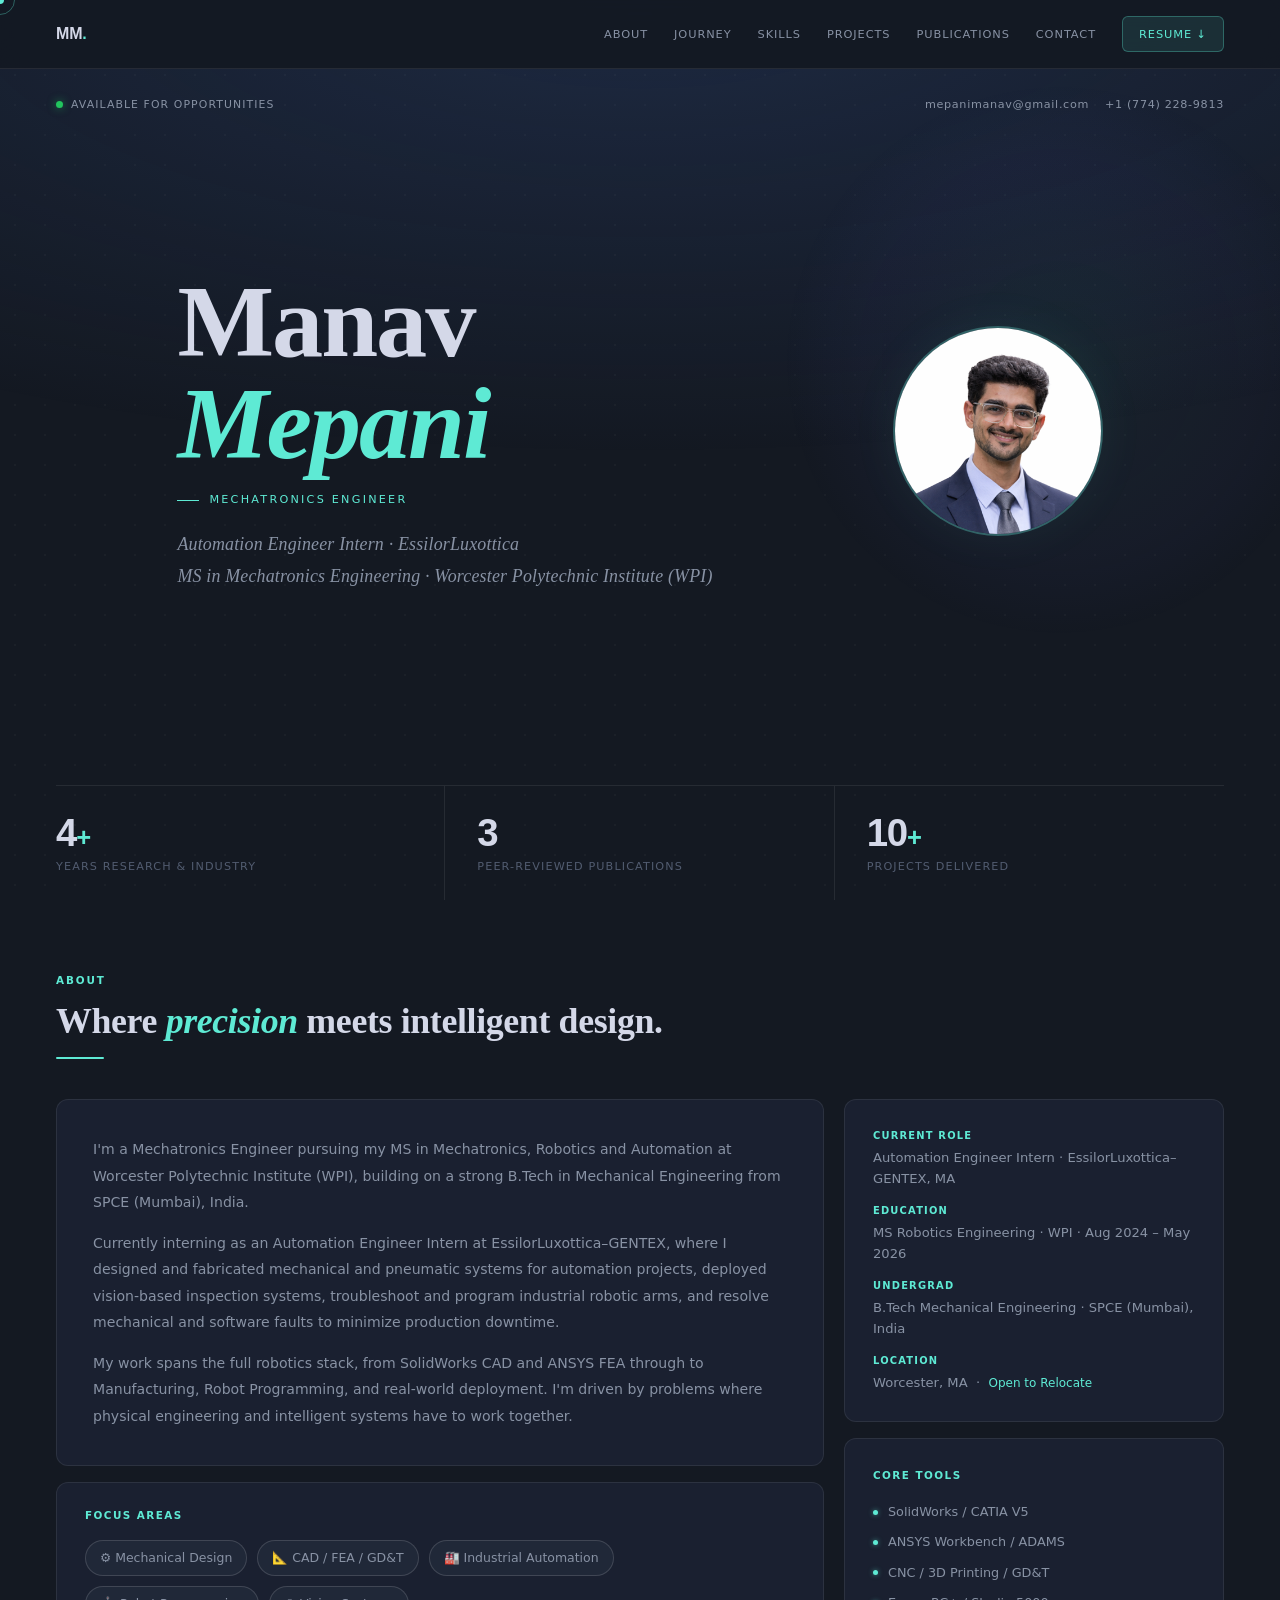
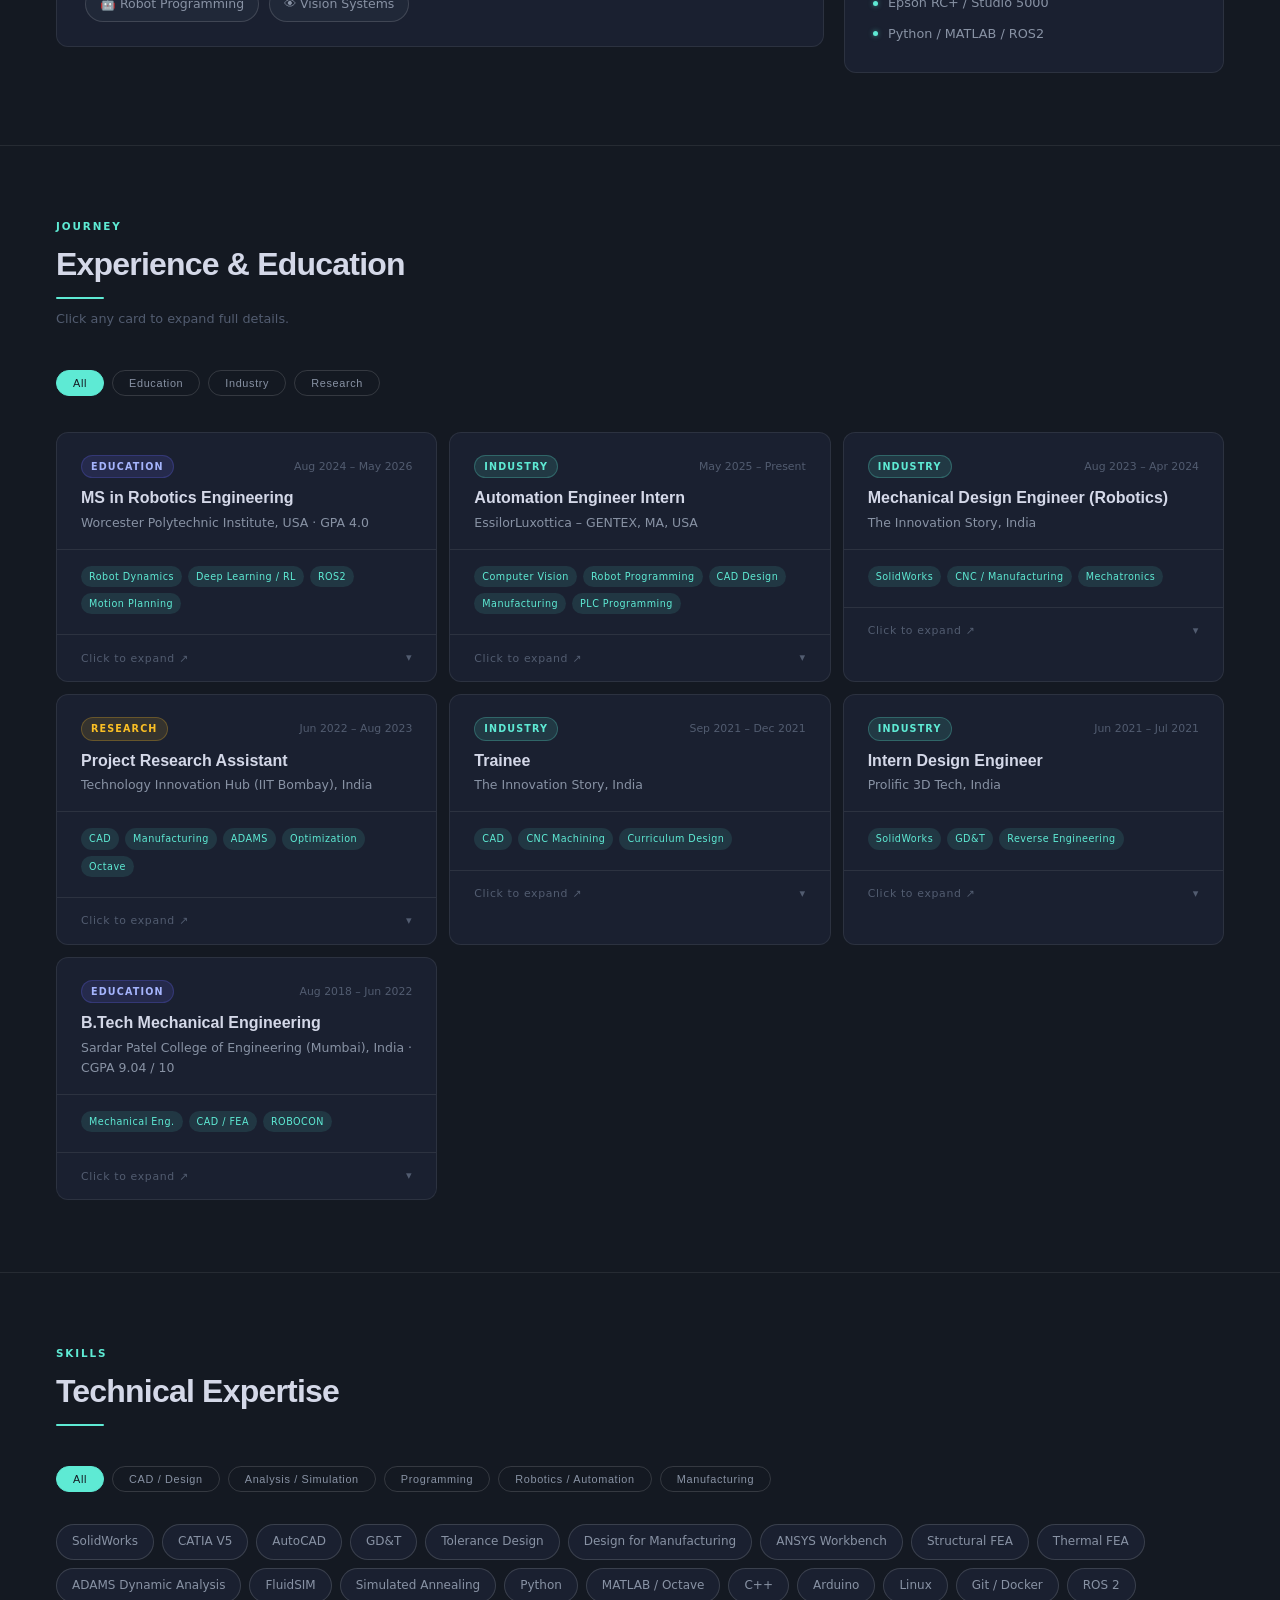
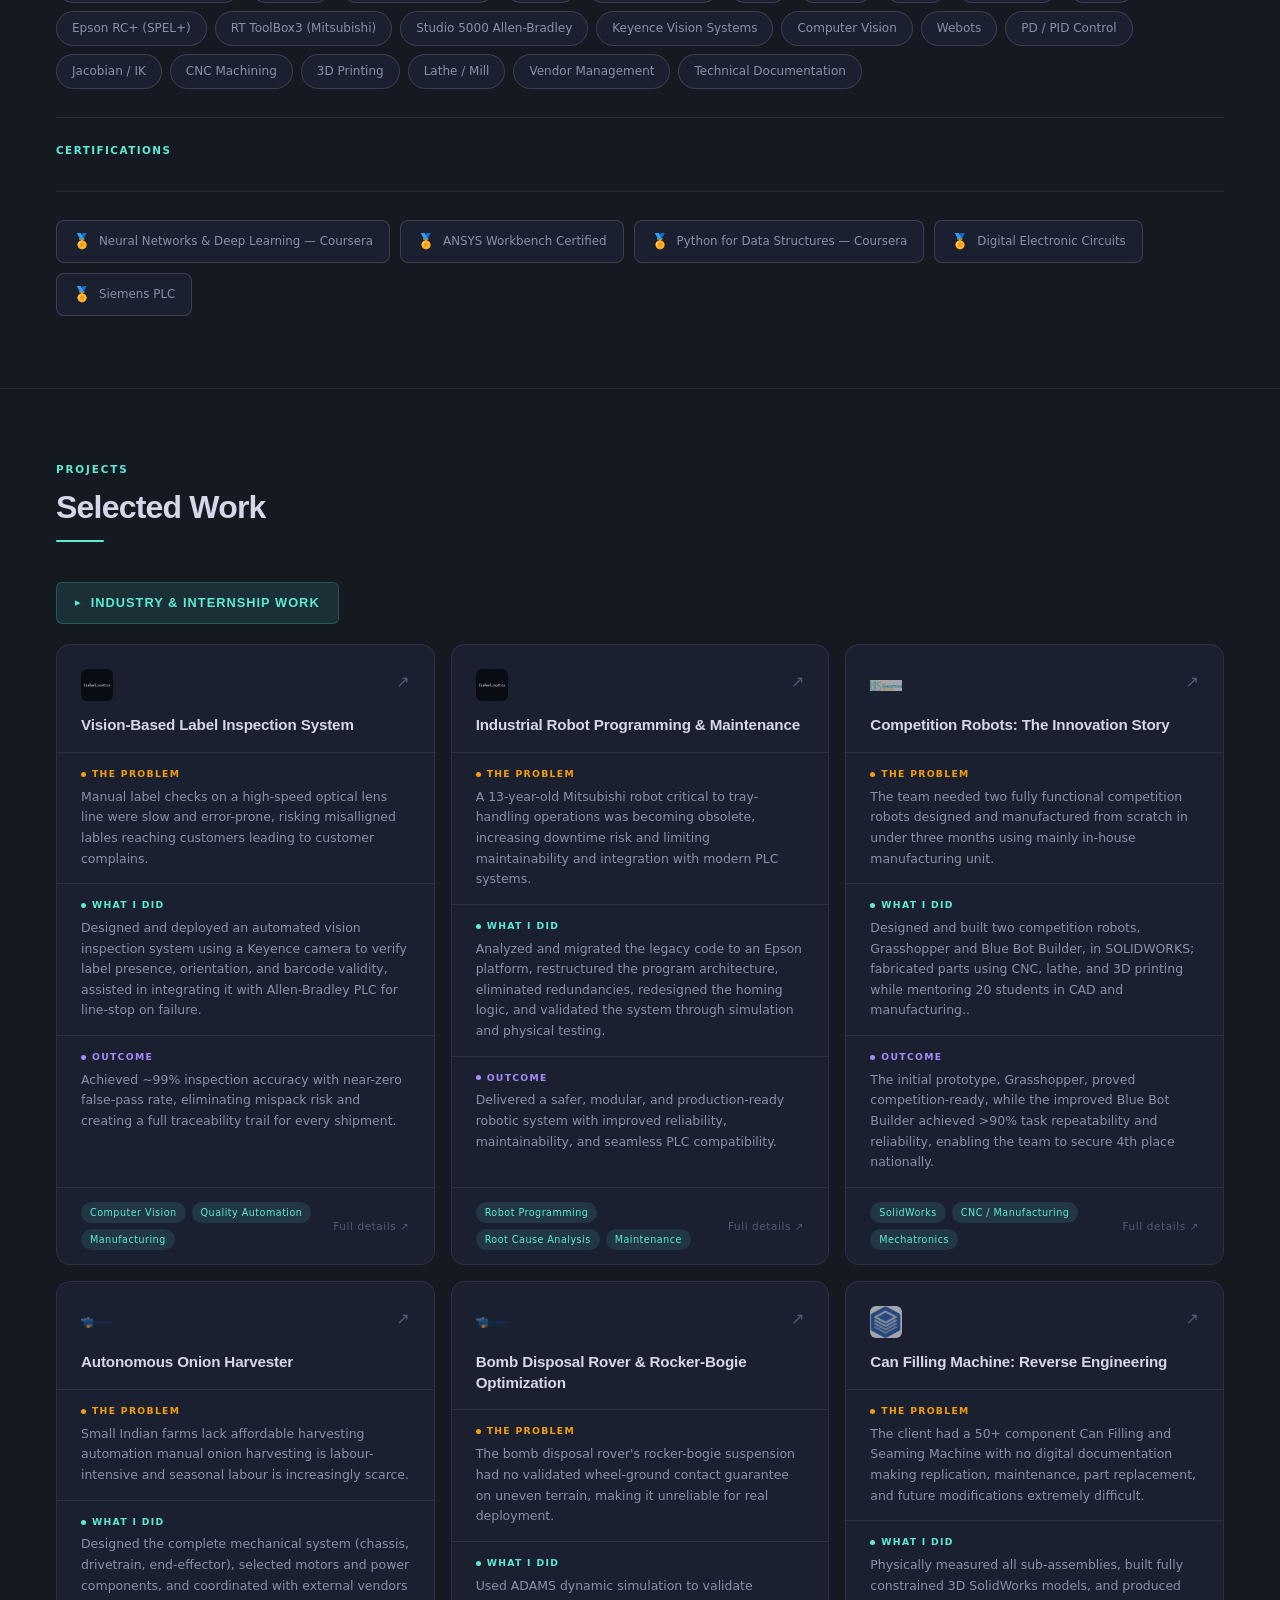
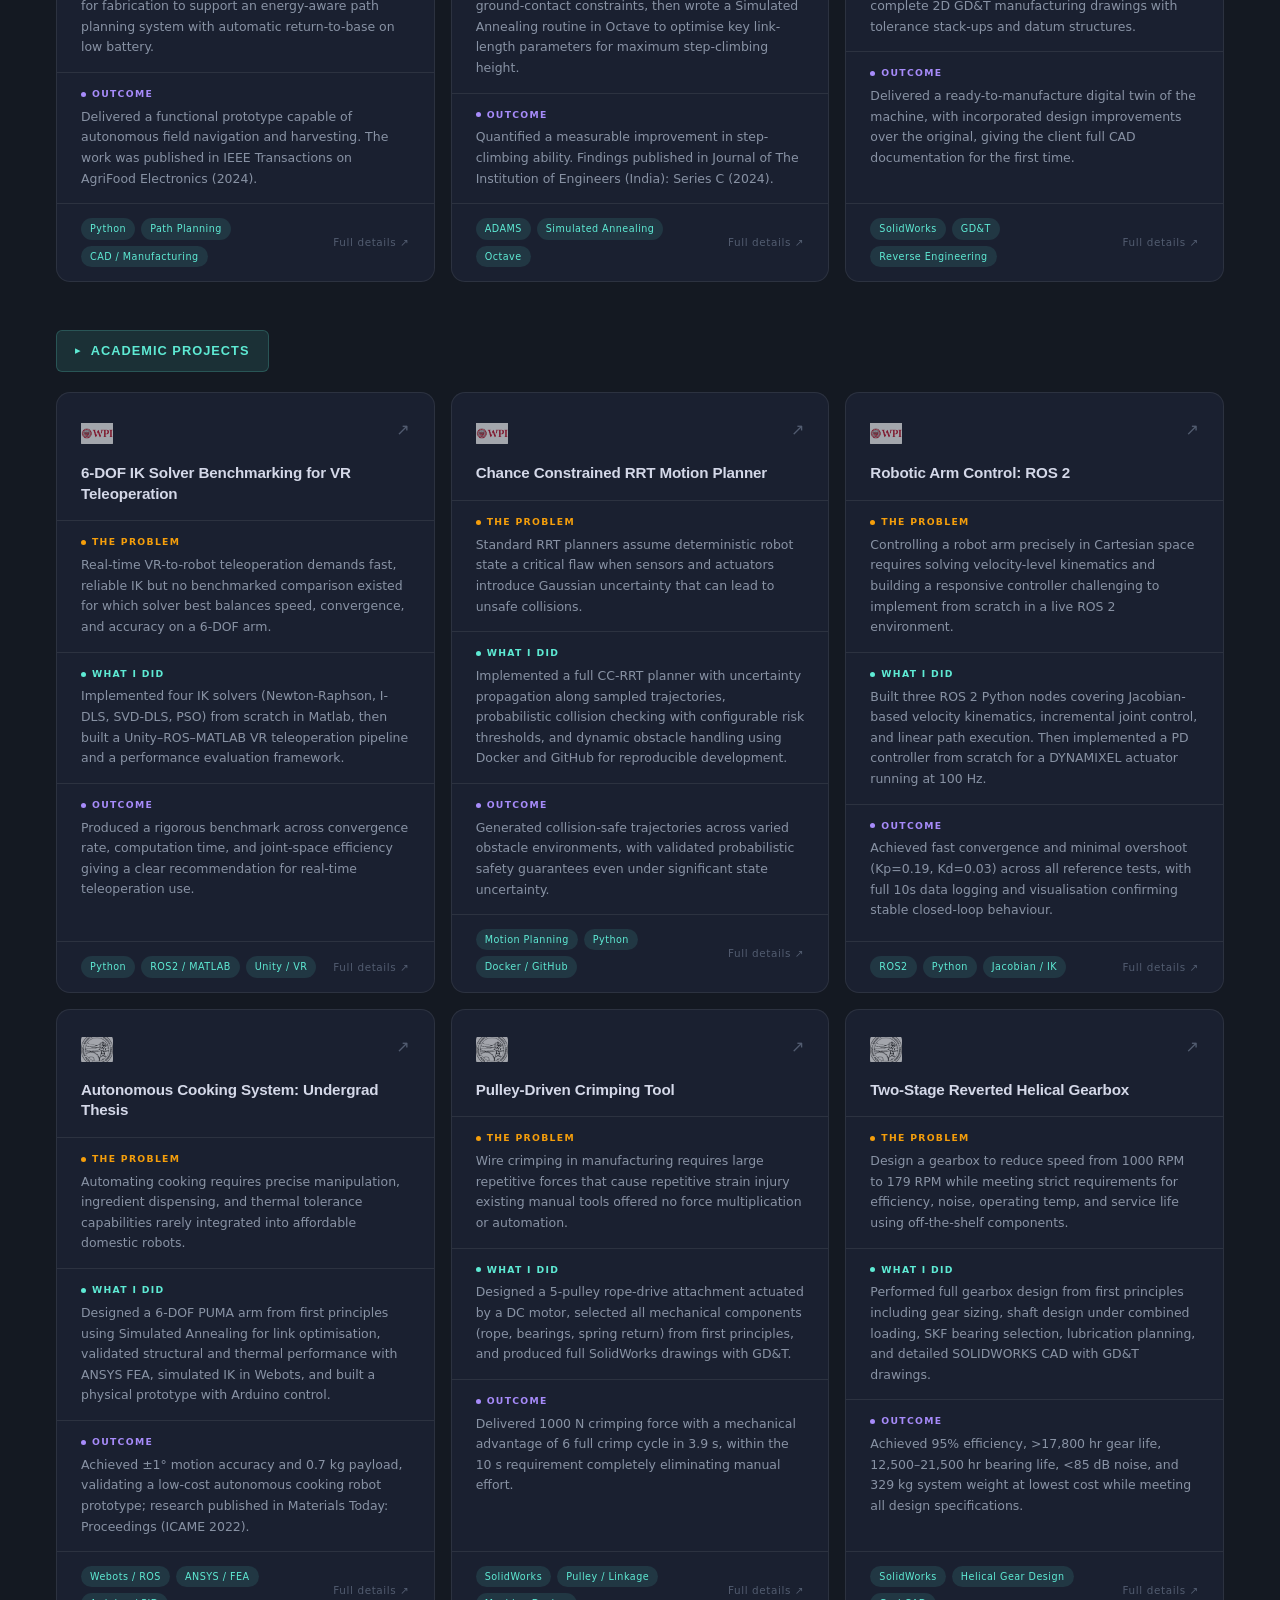
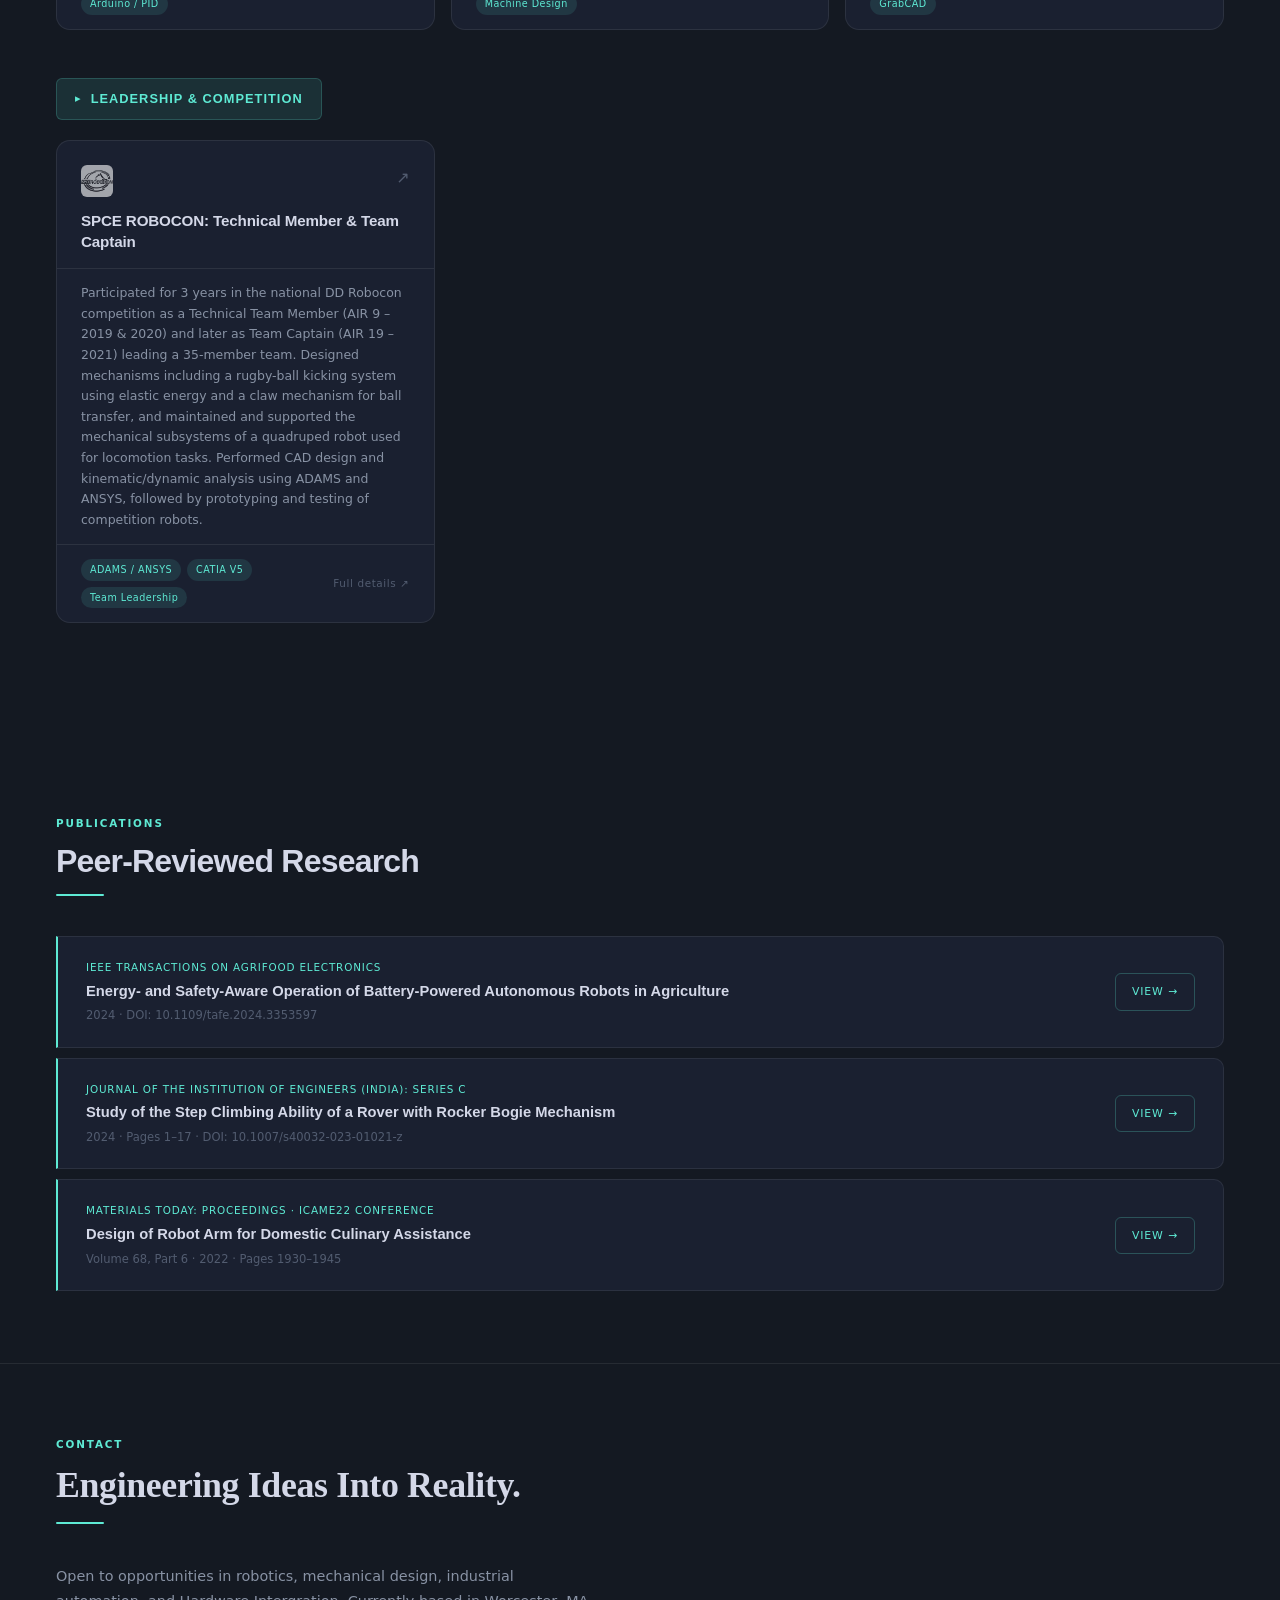
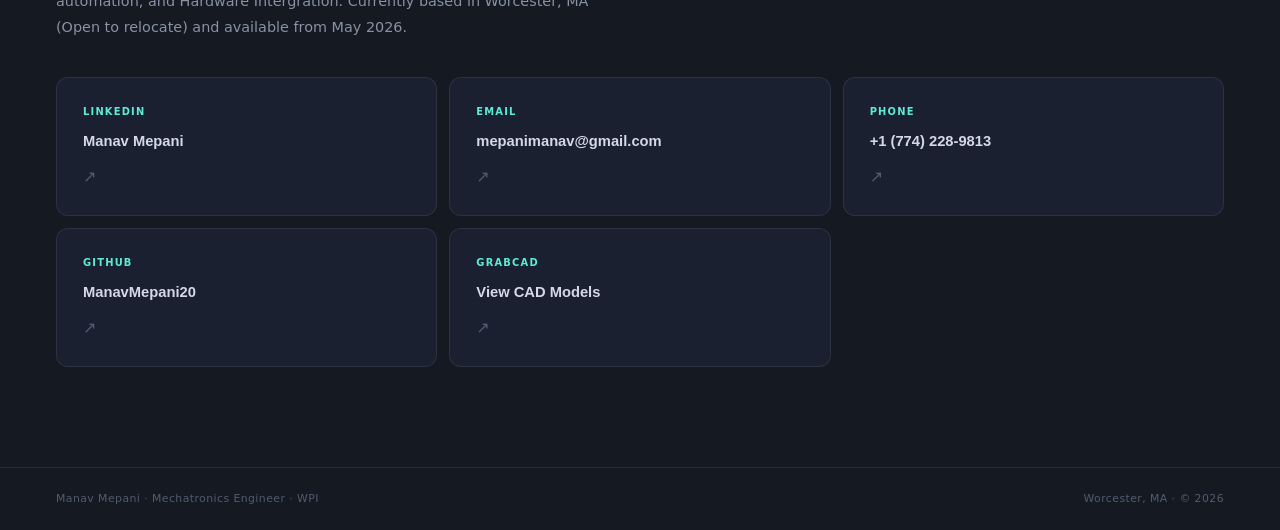
==== index.html @ 7608dd87 "Remove video element from index.html Removed video element from the HTML." ====
<!DOCTYPE html>
<html lang="en">
<head>
<meta charset="UTF-8">
  <meta http-equiv="Content-Security-Policy" content="default-src 'self'; style-src 'self' 'unsafe-inline'; script-src 'self' 'unsafe-inline'; img-src 'self' data:; media-src 'self'; font-src 'self' data:; connect-src 'none';">
  <meta name="referrer" content="no-referrer">
  <meta name="viewport" content="width=device-width, initial-scale=1.0">
<title>Manav Mepani | Mechatronics Engineer</title>
<style id="font-stack">
/*
  FIREWALL-SAFE FONTS
  These font stacks use fonts pre-installed on Windows/macOS/Linux corporate machines.
  For pixel-perfect rendering, place Inter.woff2, Syne.woff2, PlayfairDisplay.woff2
  in a /fonts/ folder next to this HTML and uncomment the @font-face blocks below.

  @font-face { font-family: 'Inter'; font-style: normal; font-weight: 300 600;
    src: url('fonts/Inter-Variable.woff2') format('woff2'); }
  @font-face { font-family: 'Syne'; font-style: normal; font-weight: 600 800;
    src: url('fonts/Syne-Variable.woff2') format('woff2'); }
  @font-face { font-family: 'Playfair Display'; font-style: normal; font-weight: 700;
    src: url('fonts/PlayfairDisplay-Bold.woff2') format('woff2'); }
  @font-face { font-family: 'Playfair Display'; font-style: italic; font-weight: 700;
    src: url('fonts/PlayfairDisplay-BoldItalic.woff2') format('woff2'); }
*/

/* System font stack — Inter is pre-installed on Windows 11, macOS 10.15+, most Linux */
:root {
  --font-sans: 'Inter', system-ui, -apple-system, 'Segoe UI', Helvetica, Arial, sans-serif;
  --font-display: 'Syne', 'Trebuchet MS', 'Arial Black', 'Arial Bold', Gadget, sans-serif;
  --font-serif: 'Playfair Display', 'Georgia', 'Palatino Linotype', 'Book Antiqua', Palatino, serif;
}
</style>
<style>
/* ── TOKENS ── */
:root {
  --bg: #141922;
  --surface: #1a2030;
  --surface2: #202838;
  --surface3: #252e42;
  --border: rgba(255,255,255,0.08);
  --border2: rgba(255,255,255,0.14);
  --text: #d4d8e8;
  --text-soft: #8892a4;
  --text-dim: #525c70;
  --accent: #5eead4;
  --accent-soft: rgba(94,234,212,0.11);
  --accent-mid: rgba(94,234,212,0.22);
}

*, *::before, *::after { box-sizing: border-box; margin: 0; padding: 0; }
html { scroll-behavior: smooth; }
body { background: var(--bg); color: var(--text); font-family: var(--font-sans); overflow-x: hidden; line-height: 1.6; }

/* dot bg */
body::before {
  content: ''; position: fixed; inset: 0;
  background-image: radial-gradient(rgba(255,255,255,0.032) 1px, transparent 1px);
  background-size: 30px 30px; pointer-events: none; z-index: 0;
}

/* subtle blue ambient glow */
body::after {
  content: ''; position: fixed; inset: 0;
  background: radial-gradient(ellipse 140% 70% at 50% 0%, rgba(56,90,160,0.25) 0%, transparent 72%);
  pointer-events: none; z-index: 0;
}

/* ── CURSOR ── */
@media (pointer: fine) {
  body { cursor: none; }
  .cursor { width: 8px; height: 8px; background: var(--accent); border-radius: 50%; position: fixed; pointer-events: none; z-index: 9999; transform: translate(-50%,-50%); transition: transform 0.15s ease; }
  .cursor-ring { width: 30px; height: 30px; border: 1px solid rgba(94,234,212,0.35); border-radius: 50%; position: fixed; pointer-events: none; z-index: 9998; transform: translate(-50%,-50%); transition: transform 0.13s ease, opacity 0.3s; }
  a, button, .project-tile, .journey-card { cursor: none; }
}

/* ── NAV ── */
nav {
  position: fixed; top: 0; left: 0; right: 0; z-index: 200;
  display: flex; justify-content: space-between; align-items: center;
  padding: 16px 56px;
  background: rgba(20,25,34,0.94); backdrop-filter: blur(20px);
  border-bottom: 1px solid var(--border);
}
.logo { font-family: var(--font-display); font-weight: 800; font-size: 1rem; letter-spacing: -0.01em; color: var(--text); text-decoration: none; }
.logo span { color: var(--accent); }
.nav-links { display: flex; gap: 26px; align-items: center; }
.nav-links a { font-size: 0.71rem; letter-spacing: 0.08em; text-transform: uppercase; color: var(--text-soft); text-decoration: none; transition: color 0.2s; font-weight: 500; }
.nav-links a:hover { color: var(--text); }
.nav-resume { display: inline-flex; align-items: center; gap: 6px; padding: 8px 16px; background: var(--accent-soft); border: 1px solid rgba(94,234,212,0.3); color: var(--accent) !important; font-size: 0.71rem; font-weight: 500; letter-spacing: 0.06em; text-decoration: none; border-radius: 6px; transition: all 0.2s; }
.nav-resume:hover { background: var(--accent) !important; color: var(--bg) !important; }

.nav-toggle { display: none; flex-direction: column; gap: 5px; background: none; border: none; padding: 6px; cursor: pointer; }
.nav-toggle span { display: block; width: 22px; height: 2px; background: var(--text-soft); border-radius: 2px; transition: all 0.25s; }
.nav-toggle.is-open span:nth-child(1) { transform: translateY(7px) rotate(45deg); background: var(--accent); }
.nav-toggle.is-open span:nth-child(2) { opacity: 0; }
.nav-toggle.is-open span:nth-child(3) { transform: translateY(-7px) rotate(-45deg); background: var(--accent); }

/* ── HERO ── */
header {
  position: relative; min-height: 100svh;
  display: flex; flex-direction: column;
  padding: 0 56px;
  overflow: hidden; z-index: 1;
}

/* top bar: availability + contacts */
.hero-topbar {
  display: flex; justify-content: space-between; align-items: center;
  padding-top: 96px; margin-bottom: 48px;
  opacity: 0; animation: fadeUp 0.6s 0.1s forwards;
}
.hero-available {
  display: flex; align-items: center; gap: 8px;
  font-size: 0.68rem; letter-spacing: 0.1em; text-transform: uppercase;
  color: var(--text-soft); font-weight: 500;
}
.hero-available-dot { width: 7px; height: 7px; background: #22c55e; border-radius: 50%; box-shadow: 0 0 8px rgba(34,197,94,0.6); animation: blink 2s ease-in-out infinite; }
.hero-contact-links { display: flex; gap: 16px; }
.hero-contact-links a { font-size: 0.7rem; color: var(--text-soft); text-decoration: none; letter-spacing: 0.06em; transition: color 0.2s; }
.hero-contact-links a:hover { color: var(--accent); }

/* name block */
.hero-name-block {
  flex: 1; display: flex; flex-direction: row;
  align-items: center; justify-content: center;
  gap: 180px; padding-bottom: 32px;
}
.hero-name-text { display: flex; flex-direction: column; }

/* hero photo */
.hero-photo-wrap {
  flex-shrink: 0; width: 210px; height: 210px;
  border-radius: 50%;
  border: 2px solid rgba(94,234,212,0.3);
  background: var(--surface2);
  overflow: hidden;
  opacity: 0; animation: fadeUp 0.7s 0.35s forwards;
  box-shadow: 0 0 50px rgba(94,234,212,0.06);
}
.hero-photo-wrap img { width: 100%; height: 100%; object-fit: cover; display: block; }
.hero-photo-placeholder {
  width: 100%; height: 100%;
  display: flex; flex-direction: column;
  align-items: center; justify-content: center; gap: 10px;
  color: var(--text-dim);
}
.hero-photo-placeholder svg { opacity: 0.22; }
.hero-photo-placeholder span { font-size: 0.6rem; letter-spacing: 0.14em; text-transform: uppercase; font-weight: 500; }
.hero-role { font-size: 0.7rem; letter-spacing: 0.2em; text-transform: uppercase; color: var(--accent); margin-top: 16px; margin-bottom: 0; font-weight: 500; opacity: 0; animation: fadeUp 0.6s 0.2s forwards; display: flex; align-items: center; gap: 10px; }
.hero-role::before { content: ''; display: inline-block; width: 22px; height: 1px; background: var(--accent); }

h1 {
  font-family: var(--font-serif);
  font-size: clamp(3.6rem, 8vw, 7.5rem);
  line-height: 1.0; letter-spacing: -0.02em;
  font-weight: 700; color: var(--text);
  opacity: 0; animation: fadeUp 0.7s 0.3s forwards;
}
h1 .name-first { display: block; }
h1 .name-last { display: block; color: var(--accent); font-style: italic; }

.hero-tagline { font-family: var(--font-serif); font-size: clamp(0.95rem, 1.4vw, 1.2rem); font-style: italic; font-weight: 400; letter-spacing: 0.01em; color: var(--text-soft); max-width: 620px; white-space: nowrap; line-height: 1.75; margin-top: 20px; opacity: 0; animation: fadeUp 0.7s 0.45s forwards; }

/* stats row */
.hero-stats {
  display: grid; grid-template-columns: repeat(3, 1fr); gap: 0; margin-top: 52px;
  border-top: 1px solid var(--border);
  opacity: 0; animation: fadeUp 0.7s 0.6s forwards;
}
.hero-stat { padding: 28px 32px 24px 32px; border-right: 1px solid var(--border); }
.hero-stat:first-child { padding-left: 0; }
.hero-stat:last-child { border-right: none; }
.stat-num { font-family: var(--font-display); font-size: 2.4rem; font-weight: 800; color: var(--text); letter-spacing: -0.03em; line-height: 1; }
.stat-num span { color: var(--accent); font-size: 1.6rem; }
.stat-label { font-size: 0.7rem; color: var(--text-dim); text-transform: uppercase; letter-spacing: 0.1em; margin-top: 6px; font-weight: 500; }

/* scrolling skills ticker — removed */

/* about skills by category */
.about-skills-block { background: var(--surface); border: 1px solid var(--border); border-radius: 12px; padding: 28px; }
.about-skills-block-label { font-size: 0.65rem; letter-spacing: 0.14em; text-transform: uppercase; color: var(--accent); font-weight: 600; margin-bottom: 18px; }
.skill-category { margin-bottom: 18px; }
.skill-category:last-child { margin-bottom: 0; }
.skill-category-title { font-size: 0.6rem; letter-spacing: 0.12em; text-transform: uppercase; color: var(--text-dim); font-weight: 600; margin-bottom: 8px; padding-bottom: 6px; border-bottom: 1px solid var(--border); }
.skill-tags { display: flex; flex-wrap: wrap; gap: 7px; }
.skill-tag { font-size: 0.72rem; font-weight: 400; color: var(--text-soft); background: var(--surface2); border: 1px solid var(--border2); padding: 5px 12px; border-radius: 20px; }

/* certs subsection */
.certs-subsection { margin-top: 28px; padding-top: 24px; border-top: 1px solid var(--border); }
.certs-subsection-label { font-size: 0.65rem; letter-spacing: 0.14em; text-transform: uppercase; color: var(--accent); font-weight: 600; margin-bottom: 14px; }
.certs-row { display: flex; gap: 10px; flex-wrap: wrap; }

/* orb */
.hero-orb { position: absolute; right: -60px; top: 40%; transform: translateY(-50%); width: 560px; height: 560px; border-radius: 50%; background: radial-gradient(circle, rgba(94,234,212,0.055) 0%, rgba(99,102,241,0.035) 50%, transparent 70%); pointer-events: none; animation: orbpulse 10s ease-in-out infinite; }

/* ── SECTION SHARED ── */
section { position: relative; z-index: 1; padding: 72px 56px; }
section + section { border-top: 1px solid var(--border); }
.section-label { font-size: 0.65rem; letter-spacing: 0.18em; text-transform: uppercase; color: var(--accent); font-weight: 600; margin-bottom: 10px; display: flex; align-items: center; gap: 10px; }
h2 { font-family: var(--font-display); font-weight: 700; font-size: 2rem; letter-spacing: -0.025em; color: var(--text); line-height: 1.2; }
h2 em { font-style: italic; color: var(--accent); font-family: var(--font-serif); font-weight: 700; }
/* Playfair tagline headings */
h2.playfair-heading { font-family: var(--font-serif); font-weight: 700; font-size: clamp(1.6rem, 2.8vw, 2.4rem); line-height: 1.25; letter-spacing: -0.01em; }
h2.playfair-heading em { font-style: italic; color: var(--accent); font-family: var(--font-serif); }
.section-header { margin-bottom: 40px; }
.section-line { width: 48px; height: 2px; background: var(--accent); margin-top: 14px; border-radius: 2px; }

/* ── ABOUT ── */
.about-layout { display: grid; grid-template-columns: 1fr 380px; gap: 20px; align-items: start; }

.about-left { display: flex; flex-direction: column; gap: 16px; }

.about-bio-card { background: var(--surface); border: 1px solid var(--border); border-radius: 12px; padding: 36px; }
.about-text { font-size: 0.88rem; line-height: 1.88; color: var(--text-soft); margin-bottom: 14px; font-weight: 300; }
.about-text:last-of-type { margin-bottom: 0; }

.about-interests { background: var(--surface); border: 1px solid var(--border); border-radius: 12px; padding: 24px 28px; }
.interests-label { font-size: 0.65rem; letter-spacing: 0.14em; text-transform: uppercase; color: var(--accent); font-weight: 600; margin-bottom: 16px; }
.interests-row { display: flex; flex-wrap: wrap; gap: 10px; }
.interest-pill { font-size: 0.78rem; color: var(--text-soft); background: var(--surface2); border: 1px solid var(--border2); padding: 7px 14px; border-radius: 20px; display: flex; align-items: center; gap: 6px; font-weight: 400; }

.about-right { display: flex; flex-direction: column; gap: 16px; }

.about-meta-card { background: var(--surface); border: 1px solid var(--border); border-radius: 12px; padding: 28px; }
.about-meta-list { display: flex; flex-direction: column; gap: 14px; }
.about-meta-item { display: flex; flex-direction: column; gap: 3px; }
.about-meta-label { font-size: 0.62rem; letter-spacing: 0.12em; text-transform: uppercase; color: var(--accent); font-weight: 600; }
.about-meta-value { font-size: 0.82rem; color: var(--text-soft); font-weight: 300; }

.skills-card { background: var(--surface); border: 1px solid var(--border); border-radius: 12px; padding: 28px; }
.skills-card-label { font-size: 0.65rem; letter-spacing: 0.14em; text-transform: uppercase; color: var(--accent); font-weight: 600; margin-bottom: 18px; }
.skills-list { display: flex; flex-direction: column; gap: 10px; }
.skill-row { display: flex; align-items: center; gap: 10px; font-size: 0.8rem; color: var(--text-soft); font-weight: 300; }
.skill-dot { width: 5px; height: 5px; background: var(--accent); border-radius: 50%; flex-shrink: 0; box-shadow: 0 0 5px rgba(94,234,212,0.55); }

/* ── JOURNEY ── */
.journey-filters { display: flex; gap: 8px; flex-wrap: wrap; margin-bottom: 36px; }
.j-filter { font-size: 0.68rem; letter-spacing: 0.06em; font-weight: 500; padding: 6px 16px; border-radius: 20px; border: 1px solid var(--border2); color: var(--text-soft); background: transparent; cursor: pointer; transition: all 0.2s; }
.j-filter:hover { border-color: var(--accent); color: var(--accent); }
.j-filter.active { background: var(--accent); color: var(--bg); border-color: var(--accent); }

.journey-grid { display: grid; grid-template-columns: repeat(auto-fill, minmax(300px, 1fr)); gap: 12px; }

.journey-card {
  background: var(--surface); border: 1px solid var(--border); border-radius: 12px;
  padding: 0; overflow: hidden; transition: border-color 0.25s, transform 0.2s;
  cursor: pointer;
}
.journey-card:hover { border-color: rgba(94,234,212,0.3); transform: translateY(-2px); }
.journey-card.hidden { display: none; }

.jcard-header { padding: 22px 24px 16px; border-bottom: 1px solid var(--border); }
.jcard-meta { display: flex; justify-content: space-between; align-items: center; margin-bottom: 10px; }
.jcard-type { font-size: 0.6rem; letter-spacing: 0.12em; text-transform: uppercase; padding: 3px 9px; border-radius: 20px; font-weight: 600; }
.jcard-type.education { background: rgba(99,102,241,0.15); color: #a5b4fc; border: 1px solid rgba(99,102,241,0.25); }
.jcard-type.industry { background: rgba(94,234,212,0.12); color: var(--accent); border: 1px solid rgba(94,234,212,0.25); }
.jcard-type.research { background: rgba(251,191,36,0.12); color: #fbbf24; border: 1px solid rgba(251,191,36,0.25); }
.jcard-date { font-size: 0.68rem; color: var(--text-dim); font-weight: 400; }
.jcard-title { font-family: var(--font-display); font-size: 1rem; font-weight: 700; color: var(--text); line-height: 1.3; margin-bottom: 4px; }
.jcard-org { font-size: 0.78rem; color: var(--text-soft); font-weight: 300; }

.jcard-body { padding: 16px 24px 20px; }
.jcard-tags { display: flex; gap: 6px; flex-wrap: wrap; }
.jcard-tag { font-size: 0.6rem; font-weight: 500; letter-spacing: 0.05em; color: var(--accent); background: var(--accent-soft); padding: 3px 8px; border-radius: 12px; }

.jcard-expand { display: none; padding: 0 24px 24px; }
.jcard-expand.open { display: block; }
.jcard-expand-section { margin-bottom: 16px; }
.jcard-expand-title { font-size: 0.62rem; letter-spacing: 0.12em; text-transform: uppercase; color: var(--accent); font-weight: 600; margin-bottom: 10px; }
.jcard-expand-text { font-size: 0.78rem; color: var(--text-soft); line-height: 1.8; font-weight: 300; }
.jcard-expand-list { list-style: none; display: flex; flex-direction: column; gap: 7px; }
.jcard-expand-list li { font-size: 0.78rem; color: var(--text-soft); line-height: 1.75; font-weight: 300; display: flex; gap: 10px; }
.jcard-expand-list li::before { content: '→'; color: var(--accent); flex-shrink: 0; font-size: 0.72rem; margin-top: 2px; }
.jcard-expand-skill-row { display: flex; flex-wrap: wrap; gap: 6px; }
.jcard-expand-skill { font-size: 0.62rem; font-weight: 500; padding: 3px 9px; border-radius: 12px; background: var(--surface2); border: 1px solid var(--border2); color: var(--text-soft); }
.jcard-toggle { display: flex; align-items: center; justify-content: space-between; padding: 14px 24px; border-top: 1px solid var(--border); font-size: 0.68rem; letter-spacing: 0.06em; color: var(--text-dim); font-weight: 500; transition: color 0.2s; }
.jcard-toggle:hover { color: var(--accent); }
.jcard-toggle-arrow { transition: transform 0.25s; font-size: 0.7rem; }
.jcard-toggle.expanded .jcard-toggle-arrow { transform: rotate(180deg); }

/* ── SKILLS FILTER ── */
.skills-filter-row { display: flex; gap: 8px; flex-wrap: wrap; margin-bottom: 32px; }
.s-filter { font-size: 0.68rem; letter-spacing: 0.06em; font-weight: 500; padding: 6px 16px; border-radius: 20px; border: 1px solid var(--border2); color: var(--text-soft); background: transparent; cursor: pointer; transition: all 0.2s; }
.s-filter:hover { border-color: var(--accent); color: var(--accent); }
.s-filter.active { background: var(--accent); color: var(--bg); border-color: var(--accent); }

.skills-cloud { display: flex; flex-wrap: wrap; gap: 8px; }
.skill-pill { font-size: 0.75rem; font-weight: 400; padding: 7px 15px; border-radius: 22px; border: 1px solid var(--border2); color: var(--text-soft); background: var(--surface); transition: all 0.2s; }
.skill-pill:hover { border-color: var(--accent); color: var(--accent); background: var(--accent-soft); }
.skill-pill.hidden { display: none; }

/* certs row */
.certs-row { display: flex; gap: 10px; flex-wrap: wrap; margin-top: 32px; padding-top: 28px; border-top: 1px solid var(--border); }
.cert-badge { display: flex; align-items: center; gap: 8px; padding: 9px 16px; background: var(--surface); border: 1px solid var(--border2); border-radius: 8px; font-size: 0.74rem; color: var(--text-soft); font-weight: 400; }
.cert-badge-icon { font-size: 0.9rem; }

/* ── PROJECT CATEGORIES ── */
.project-category { margin-bottom: 48px; }
.category-heading { display: inline-flex; align-items: center; gap: 10px; margin-bottom: 20px; padding: 10px 18px; background: var(--accent-soft); border: 1px solid rgba(94,234,212,0.2); border-radius: 6px; }
.category-heading-icon { color: var(--accent); font-size: 0.7rem; }
.category-heading-text { font-family: var(--font-display); font-weight: 700; font-size: 0.8rem; letter-spacing: 0.08em; text-transform: uppercase; color: var(--accent); }

/* ── PROJECT STORY TILES ── */
.project-grid { display: grid; grid-template-columns: repeat(auto-fill, minmax(320px, 1fr)); gap: 16px; }
.project-tile {
  background: var(--surface); border: 1px solid var(--border); border-radius: 14px;
  padding: 0; transition: border-color 0.25s, background 0.25s, transform 0.2s;
  position: relative; overflow: hidden; display: flex; flex-direction: column;
}
.project-tile:hover { border-color: rgba(94,234,212,0.3); background: var(--surface2); transform: translateY(-3px); }
.tile-header { padding: 24px 24px 16px; border-bottom: 1px solid var(--border); }
.tile-top { display: flex; justify-content: space-between; align-items: flex-start; margin-bottom: 14px; }
.company-logo { width: 32px; height: 32px; object-fit: contain; opacity: 0.6; border-radius: 6px; }
.tile-arrow { font-size: 1rem; color: var(--text-dim); transition: color 0.25s, transform 0.25s; }
.project-tile:hover .tile-arrow { color: var(--accent); transform: translate(2px,-2px); }
.project-tile h3 { font-family: var(--font-display); font-size: 0.95rem; font-weight: 700; letter-spacing: -0.01em; margin-bottom: 0; color: var(--text); line-height: 1.35; }
.tile-story { padding: 0; flex: 1; display: flex; flex-direction: column; }
.tile-story-block { padding: 14px 24px; border-bottom: 1px solid var(--border); }
.tile-story-block:last-of-type { border-bottom: none; }
.tile-story-label {
  font-size: 0.58rem; letter-spacing: 0.14em; text-transform: uppercase;
  font-weight: 700; margin-bottom: 5px; display: flex; align-items: center; gap: 6px;
}
.tile-story-label.why { color: #f59e0b; }
.tile-story-label.what { color: var(--accent); }
.tile-story-label.result { color: #a78bfa; }
.tile-story-label::before { content: ''; display: inline-block; width: 5px; height: 5px; border-radius: 50%; background: currentColor; flex-shrink: 0; }
.tile-story-text { font-size: 0.78rem; line-height: 1.65; color: var(--text-soft); font-weight: 300; }
.tile-footer { padding: 14px 24px; border-top: 1px solid var(--border); display: flex; align-items: center; justify-content: space-between; gap: 10px; margin-top: auto; }
.tile-tags { display: flex; gap: 6px; flex-wrap: wrap; }
.tile-tag { font-size: 0.6rem; font-weight: 500; letter-spacing: 0.05em; color: var(--accent); background: var(--accent-soft); padding: 3px 9px; border-radius: 20px; }
.tile-details-btn { font-size: 0.65rem; letter-spacing: 0.06em; color: var(--text-dim); white-space: nowrap; flex-shrink: 0; transition: color 0.2s; font-weight: 500; }
.project-tile:hover .tile-details-btn { color: var(--accent); }
@media (max-width: 768px) {
  .project-grid { grid-template-columns: 1fr; }
  .tile-header { padding: 20px 18px 14px; }
  .tile-story-block { padding: 12px 18px; }
  .tile-footer { padding: 12px 18px; }
}


/* ── MODAL (KEEP EXACTLY) ── */
.modal { display: none; position: fixed; inset: 0; z-index: 1000; background: rgba(5,7,12,0.88); backdrop-filter: blur(10px); padding: 40px 20px; overflow-y: auto; }
.modal.open { display: flex; align-items: flex-start; justify-content: center; animation: fadeIn 0.2s ease; }
.modal-content { background: var(--surface); border: 1px solid var(--border2); width: 100%; max-width: 720px; padding: 44px; border-radius: 14px; position: relative; margin: auto; }
.modal-content h2 { font-family: var(--font-display); font-size: 1.5rem; font-weight: 700; margin-bottom: 4px; color: var(--text); letter-spacing: -0.02em; padding-right: 32px; }
.modal-subtitle { font-size: 0.72rem; letter-spacing: 0.07em; color: var(--accent); margin-bottom: 24px; font-weight: 500; }
.close { position: absolute; top: 18px; right: 20px; font-size: 1.5rem; color: var(--text-dim); background: none; border: none; line-height: 1; padding: 4px 8px; transition: color 0.2s; cursor: pointer; }
.close:hover { color: var(--text); }
.modal-figure { margin: 18px 0; }
.modal-img { width: 100%; border-radius: 8px; border: 1px solid var(--border); display: block; }
.modal-caption { font-size: 0.7rem; color: var(--text-dim); font-style: italic; text-align: center; padding: 6px 0 2px; letter-spacing: 0.02em; }
.modal-text { font-size: 0.82rem; line-height: 1.85; color: var(--text-soft); margin-bottom: 14px; font-weight: 300; }
.modal-video { width: 100%; border-radius: 8px; margin: 14px 0; border: 1px solid var(--border); display: block; }
.modal-highlights { margin: 16px 0; padding: 18px 22px; background: var(--surface2); border-left: 2px solid var(--accent); border-radius: 0 8px 8px 0; }
.modal-highlights li { font-size: 0.8rem; line-height: 1.85; color: var(--text-soft); margin-left: 14px; margin-bottom: 4px; font-weight: 300; }
.modal-actions { display: flex; gap: 10px; margin-top: 22px; flex-wrap: wrap; }
.video-placeholder { width: 100%; border-radius: 8px; margin: 16px 0; border: 1px dashed rgba(94,234,212,0.2); background: var(--surface2); padding: 28px 20px; display: flex; flex-direction: column; align-items: center; gap: 8px; }
.video-placeholder-icon { font-size: 1.8rem; color: var(--text-dim); }
.video-placeholder-text { font-size: 0.74rem; color: var(--text-dim); text-align: center; line-height: 1.7; font-weight: 300; }
.video-placeholder-text strong { color: var(--text-soft); font-weight: 500; display: block; margin-bottom: 2px; }
.video-placeholder-text code { color: var(--accent); opacity: 0.75; font-size: 0.7rem; }

/* ── BUTTONS ── */
.btn { display: inline-flex; align-items: center; gap: 7px; padding: 10px 22px; font-family: var(--font-sans); font-size: 0.75rem; font-weight: 500; letter-spacing: 0.04em; text-decoration: none; border-radius: 6px; transition: all 0.2s; border: none; }
.btn-primary { background: var(--accent); color: var(--bg); cursor: pointer; }
.btn-primary:hover { background: #fff; transform: translateY(-1px); }
.btn-ghost { border: 1px solid var(--border2); color: var(--text-soft); background: transparent; cursor: pointer; }
.btn-ghost:hover { border-color: var(--accent); color: var(--accent); transform: translateY(-1px); }

/* ── PUBLICATIONS ── */
.publications-list { display: flex; flex-direction: column; gap: 10px; }
.publication { border: 1px solid var(--border); border-left: 2px solid var(--accent); padding: 22px 28px; background: var(--surface); border-radius: 0 10px 10px 0; display: flex; justify-content: space-between; align-items: center; gap: 24px; transition: background 0.2s; }
.publication:hover { background: var(--surface2); }
.pub-journal { font-size: 0.65rem; letter-spacing: 0.08em; text-transform: uppercase; color: var(--accent); margin-bottom: 5px; font-weight: 500; }
.publication h3 { font-family: var(--font-display); font-size: 0.92rem; font-weight: 600; margin-bottom: 5px; line-height: 1.4; color: var(--text); }
.pub-meta { font-size: 0.72rem; color: var(--text-dim); }
.publication a { font-size: 0.68rem; letter-spacing: 0.08em; text-transform: uppercase; color: var(--accent); text-decoration: none; white-space: nowrap; border: 1px solid rgba(94,234,212,0.25); padding: 9px 16px; border-radius: 6px; transition: all 0.2s; flex-shrink: 0; font-weight: 500; }
.publication a:hover { background: var(--accent); color: var(--bg); }

/* ── CONTACT ── */
.contact-intro { font-size: 0.9rem; color: var(--text-soft); max-width: 540px; line-height: 1.8; margin-bottom: 36px; font-weight: 300; }
.contact-grid { display: grid; grid-template-columns: repeat(4,1fr); gap: 12px; margin-bottom: 28px; }
.contact-link { display: flex; flex-direction: column; gap: 10px; padding: 26px; border: 1px solid var(--border); background: var(--surface); border-radius: 12px; text-decoration: none; transition: all 0.25s; }
.contact-link:hover { background: var(--surface2); border-color: rgba(94,234,212,0.2); transform: translateY(-2px); }
.contact-link:hover .contact-link-arrow { transform: translate(3px,-3px); color: var(--accent); }
.contact-platform { font-size: 0.62rem; letter-spacing: 0.12em; text-transform: uppercase; color: var(--accent); font-weight: 600; }
.contact-handle { font-family: var(--font-display); font-size: 0.92rem; font-weight: 700; color: var(--text); word-break: break-all; }
.contact-link-arrow { font-size: 1rem; color: var(--text-dim); transition: all 0.25s; margin-top: auto; }

/* ── FOOTER ── */
footer { position: relative; z-index: 1; border-top: 1px solid var(--border); padding: 22px 56px; display: flex; justify-content: space-between; align-items: center; font-size: 0.68rem; color: var(--text-dim); letter-spacing: 0.04em; }

/* ── ANIMATIONS ── */
@keyframes fadeUp { from { opacity:0; transform:translateY(18px); } to { opacity:1; transform:translateY(0); } }
@keyframes fadeIn { from { opacity:0; } to { opacity:1; } }
@keyframes slideDown { from { opacity:0; transform:translateY(-6px); } to { opacity:1; transform:translateY(0); } }
@keyframes orbpulse { 0%,100% { transform:translateY(-50%) scale(1); opacity:0.6; } 50% { transform:translateY(-50%) scale(1.05); opacity:1; } }
@keyframes blink { 0%,100% { opacity:1; } 50% { opacity:0.3; } }
.reveal { opacity:0; transform:translateY(20px); transition: opacity 0.6s ease, transform 0.6s ease; }
.reveal.visible { opacity:1; transform:translateY(0); }

/* ── RESPONSIVE ── */
@media (max-width: 1100px) {
  .contact-grid { grid-template-columns: repeat(2,1fr) !important; }
  .about-layout { grid-template-columns: 1fr; }
  .about-right { display: grid; grid-template-columns: 1fr 1fr; }
}
@media (max-width: 900px) {
  nav { padding: 14px 24px; }
  header, section { padding-left: 24px; padding-right: 24px; }
  footer { padding-left: 24px; padding-right: 24px; }
  .hero-stats { grid-template-columns: repeat(3, 1fr); }
  .hero-stat { padding: 20px 12px 16px; }
  .hero-stat:first-child { padding-left: 0; }
  .hero-name-block { gap: 60px; }
  .hero-photo-wrap { width: 160px; height: 160px; }
}
@media (max-width: 768px) {
  .nav-toggle { display: flex; }
  nav { padding: 14px 20px; }
  .nav-links {
    display: none; position: fixed; top: 53px; left: 0; right: 0;
    flex-direction: column; align-items: stretch; gap: 0; z-index: 250;
    background: rgba(20,25,34,0.97); backdrop-filter: blur(20px);
    border-bottom: 1px solid var(--border2); padding-bottom: 12px;
  }
  .nav-links.is-open { display: flex; animation: slideDown 0.2s ease; }
  .nav-links a { font-size: 0.82rem; padding: 15px 24px; border-bottom: 1px solid var(--border); width: 100%; }
  .nav-links a:last-of-type { border-bottom: none; }
  .nav-resume { margin: 10px 20px 0 !important; padding: 12px 20px !important; font-size: 0.78rem !important; border-radius: 6px; justify-content: center; display: flex !important; border-bottom: none !important; }
  header { padding: 0 20px; }
  .hero-topbar { padding-top: 80px; flex-direction: column; align-items: flex-start; gap: 12px; }
  .hero-name-block { flex-direction: column-reverse; align-items: flex-start; gap: 20px; }
  .hero-photo-wrap { width: 96px; height: 96px; }
  .hero-tagline { white-space: normal; max-width: 100%; }
  h1 { font-size: clamp(2.8rem, 10vw, 4rem); }
  .hero-stats { grid-template-columns: 1fr; }
  .hero-stat { border-right: none; border-bottom: 1px solid var(--border); padding: 16px 0; }
  .hero-stat:first-child { padding-left: 0; }
  section { padding: 52px 20px; }
  footer { padding: 20px; flex-direction: column; gap: 6px; text-align: center; }
  .about-right { grid-template-columns: 1fr; }
  .project-grid { grid-template-columns: 1fr; }
  .project-tile { padding: 22px 18px; }
  .modal { padding: 0; align-items: flex-end; }
  .modal-content { max-width: 100%; border-radius: 20px 20px 0 0; padding: 28px 20px calc(28px + env(safe-area-inset-bottom)); max-height: 90svh; overflow-y: auto; margin: 0; }
  .publication { flex-direction: column; align-items: flex-start; gap: 12px; }
  .contact-grid { grid-template-columns: 1fr 1fr; }
  .hero-orb { display: none; }
}
@media (max-width: 480px) {
  .contact-grid { grid-template-columns: 1fr; }
  .about-right { grid-template-columns: 1fr; }
}

/* ── MOBILE RESUME BUTTON (outside dropdown) ── */
.nav-resume-mobile {
  display: none;
}
@media (max-width: 768px) {
  .nav-resume-mobile {
    display: inline-flex; align-items: center; gap: 5px;
    padding: 7px 13px;
    background: var(--accent-soft); border: 1px solid rgba(94,234,212,0.3);
    color: var(--accent); font-size: 0.68rem; font-weight: 500;
    letter-spacing: 0.06em; text-decoration: none; border-radius: 6px;
    transition: all 0.2s; white-space: nowrap;
  }
  .nav-resume-mobile:hover { background: var(--accent); color: var(--bg); }
  /* hide the resume link inside the dropdown on mobile */
  .nav-links .nav-resume { display: none !important; }
}
</style>
</head>
<body>

<div class="cursor" id="cursor"></div>
<div class="cursor-ring" id="cursorRing"></div>

<!-- NAV -->
<nav id="mainNav">
  <a class="logo" href="#">MM<span>.</span></a>
  <a href="Resume (Manav Mepani).pdf" class="nav-resume-mobile" download>Resume ↓</a>
  <button class="nav-toggle" id="navToggle" aria-label="Toggle navigation">
    <span></span><span></span><span></span>
  </button>
  <div class="nav-links" id="navLinks">
    <a href="#about"       onclick="closeNav()">About</a>
    <a href="#journey"     onclick="closeNav()">Journey</a>
    <a href="#skills"      onclick="closeNav()">Skills</a>
    <a href="#projects"    onclick="closeNav()">Projects</a>
    <a href="#publications" onclick="closeNav()">Publications</a>
    <a href="#contact"     onclick="closeNav()">Contact</a>
    <a href="Resume (Manav Mepani).pdf" class="nav-resume" download onclick="closeNav()">Resume ↓</a>
  </div>
</nav>

<!-- HERO -->
<header>
  <div class="hero-orb"></div>

  <div class="hero-topbar">
    <div class="hero-available">
      <span class="hero-available-dot"></span>
      Available for Opportunities
    </div>
    <div class="hero-contact-links">
      <a href="mailto:mepanimanav@gmail.com">mepanimanav@gmail.com</a>
      <a href="tel:+17742289813">+1 (774) 228-9813</a>
    </div>
  </div>

  <div class="hero-name-block">
    <div class="hero-name-text">
      <h1>
        <span class="name-first">Manav</span>
        <span class="name-last">Mepani</span>
      </h1>
      <p class="hero-role">Mechatronics Engineer</p>
      <p class="hero-tagline">
        Automation Engineer Intern · EssilorLuxottica<br>
        MS in Mechatronics Engineering · Worcester Polytechnic Institute (WPI)
      </p>
    </div>
    <!-- Replace src with your photo path e.g. Images/photo.jpg -->
    <div class="hero-photo-wrap">
      <img src="Images/Professional Headshot.png" alt="Manav Mepani"
           onerror="this.style.display='none';this.nextElementSibling.style.display='flex'">
      <div class="hero-photo-placeholder" style="display:none">
        <svg width="52" height="52" viewBox="0 0 24 24" fill="none" stroke="currentColor" stroke-width="0.9">
          <circle cx="12" cy="8" r="4.5"/>
          <path d="M3 20c0-4.5 4-8 9-8s9 3.5 9 8"/>
        </svg>
        <span>Your Photo</span>
      </div>
    </div>
  </div>

  <div class="hero-stats">
    <div class="hero-stat">
      <div class="stat-num">4<span>+</span></div>
      <div class="stat-label">Years Research &amp; Industry</div>
    </div>
    <div class="hero-stat">
      <div class="stat-num">3</div>
      <div class="stat-label">Peer-Reviewed Publications</div>
    </div>
    <div class="hero-stat">
      <div class="stat-num">10<span>+</span></div>
      <div class="stat-label">Projects Delivered</div>
    </div>
  </div>

</header>

<!-- ── ABOUT ── -->
<section id="about">
  <div class="section-header reveal">
    <div class="section-label">About</div>
    <h2 class="playfair-heading">Where <em>precision</em> meets intelligent design.</h2>
    <div class="section-line"></div>
  </div>

  <div class="about-layout">
    <div class="about-left">
      <div class="about-bio-card reveal">
        <p class="about-text">I'm a Mechatronics Engineer pursuing my MS in Mechatronics, Robotics and Automation at Worcester Polytechnic Institute (WPI), building on a strong B.Tech in Mechanical Engineering from SPCE (Mumbai), India.</p>
        <p class="about-text">Currently interning as an Automation Engineer Intern at EssilorLuxottica–GENTEX, where I designed and fabricated mechanical and pneumatic systems for automation projects, deployed vision-based inspection systems, troubleshoot and program industrial robotic arms, and resolve mechanical and software faults to minimize production downtime.</p>
        <p class="about-text">My work spans the full robotics stack, from SolidWorks CAD and ANSYS FEA through to Manufacturing, Robot Programming, and real-world deployment. I'm driven by problems where physical engineering and intelligent systems have to work together.</p>
      </div>
      <div class="about-interests reveal" style="transition-delay:0.1s">
        <div class="interests-label">Focus Areas</div>
        <div class="interests-row">
          <span class="interest-pill">⚙️ Mechanical Design</span>
          <span class="interest-pill">📐 CAD / FEA / GD&amp;T</span>
          <span class="interest-pill">🏭 Industrial Automation</span>
          <span class="interest-pill">🤖 Robot Programming</span>
          <span class="interest-pill">👁 Vision Systems</span>
        </div>
      </div>
    </div>

    <div class="about-right">
      <div class="about-meta-card reveal" style="transition-delay:0.15s">
        <div class="about-meta-list">
          <div class="about-meta-item">
            <span class="about-meta-label">Current Role</span>
            <span class="about-meta-value">Automation Engineer Intern · EssilorLuxottica–GENTEX, MA</span>
          </div>
          <div class="about-meta-item">
            <span class="about-meta-label">Education</span>
            <span class="about-meta-value">MS Robotics Engineering · WPI · Aug 2024 – May 2026</span>
          </div>
          <div class="about-meta-item">
            <span class="about-meta-label">Undergrad</span>
            <span class="about-meta-value">B.Tech Mechanical Engineering · SPCE (Mumbai), India</span>
          </div>
          <div class="about-meta-item">
            <span class="about-meta-label">Location</span>
            <span class="about-meta-value">Worcester, MA &nbsp;·&nbsp; <span style="color:var(--accent);font-size:0.75rem;font-weight:500">Open to Relocate</span></span>
          </div>
        </div>
      </div>

      <div class="skills-card reveal" style="transition-delay:0.22s">
        <div class="skills-card-label">Core Tools</div>
        <div class="skills-list">
          <div class="skill-row"><span class="skill-dot"></span>SolidWorks / CATIA V5</div>
          <div class="skill-row"><span class="skill-dot"></span>ANSYS Workbench / ADAMS</div>
          <div class="skill-row"><span class="skill-dot"></span>CNC / 3D Printing / GD&amp;T</div>
          <div class="skill-row"><span class="skill-dot"></span>Epson RC+ / Studio 5000</div>
          <div class="skill-row"><span class="skill-dot"></span>Python / MATLAB / ROS2</div>
        </div>
      </div>
    </div>
  </div>
</section>

<!-- ── JOURNEY ── -->
<section id="journey">
  <div class="section-header reveal">
    <div class="section-label">Journey</div>
    <h2>Experience &amp; Education</h2>
    <div class="section-line"></div>
    <p style="font-size:0.8rem;color:var(--text-dim);margin-top:10px;font-weight:300">Click any card to expand full details.</p>
  </div>

  <div class="journey-filters reveal">
    <button class="j-filter active" data-filter="all">All</button>
    <button class="j-filter" data-filter="education">Education</button>
    <button class="j-filter" data-filter="industry">Industry</button>
    <button class="j-filter" data-filter="research">Research</button>
  </div>

  <div class="journey-grid">

    <!-- WPI -->
    <div class="journey-card" data-type="education">
      <div class="jcard-header">
        <div class="jcard-meta">
          <span class="jcard-type education">Education</span>
          <span class="jcard-date">Aug 2024 – May 2026</span>
        </div>
        <div class="jcard-title">MS in Robotics Engineering</div>
        <div class="jcard-org">Worcester Polytechnic Institute, USA · GPA 4.0</div>
      </div>
      <div class="jcard-body">
        <div class="jcard-tags">
          <span class="jcard-tag">Robot Dynamics</span><span class="jcard-tag">Deep Learning / RL</span><span class="jcard-tag">ROS2</span><span class="jcard-tag">Motion Planning</span>
        </div>
      </div>
      <div class="jcard-expand" id="exp-wpi">
        <div class="jcard-expand-section">
          <div class="jcard-expand-title">Overview</div>
          <div class="jcard-expand-text">Rigorous graduate program focused on robotic manipulation, motion planning, control systems, and computer vision.</div>
        </div>
        <div class="jcard-expand-section">
          <div class="jcard-expand-title">Key Coursework & Projects</div>
          <ul class="jcard-expand-list">
            <li>Benchmarked 4 IK solvers (NR, I-DLS, SVD-DLS, PSO) for 6-DOF VR teleoperation pipeline</li>
            <li>Implemented Chance-Constrained RRT motion planner with Gaussian uncertainty handling</li>
            <li>Built PD controller for DYNAMIXEL actuator running at 100 Hz in current control mode</li>
            <li>Courses: Robot Dynamics, Motion Planning, Controls, Computer Vision, Deep Learning</li>
          </ul>
        </div>
        <div class="jcard-expand-section">
          <div class="jcard-expand-title">Skills</div>
          <div class="jcard-expand-skill-row">
            <span class="jcard-expand-skill">ROS2</span><span class="jcard-expand-skill">Python</span><span class="jcard-expand-skill">MATLAB</span><span class="jcard-expand-skill">Docker</span><span class="jcard-expand-skill">Motion Planning</span><span class="jcard-expand-skill">Control Systems</span>
          </div>
        </div>
      </div>
      <div class="jcard-toggle" onclick="toggleCard(this, 'exp-wpi')">
        <span>Click to expand ↗</span><span class="jcard-toggle-arrow">▾</span>
      </div>
    </div>

    <!-- EssilorLuxottica -->
    <div class="journey-card" data-type="industry">
      <div class="jcard-header">
        <div class="jcard-meta">
          <span class="jcard-type industry">Industry</span>
          <span class="jcard-date">May 2025 – Present</span>
        </div>
        <div class="jcard-title">Automation Engineer Intern</div>
        <div class="jcard-org">EssilorLuxottica – GENTEX, MA, USA</div>
      </div>
      <div class="jcard-body">
        <div class="jcard-tags">
          <span class="jcard-tag">Computer Vision</span><span class="jcard-tag">Robot Programming</span><span class="jcard-tag">CAD Design</span><span class="jcard-tag">Manufacturing</span><span class="jcard-tag">PLC Programming</span>
        </div>
      </div>
      <div class="jcard-expand" id="exp-el">
        <div class="jcard-expand-section">
          <div class="jcard-expand-title">Overview</div>
          <div class="jcard-expand-text">Deployed vision inspection system using Keyence Vision system and achieved 99% accuracy in inspection and maintained multi-robot manufacturing equipment on a high-throughput optical lens production line.</div>
        </div>
        <div class="jcard-expand-section">
          <div class="jcard-expand-title">Key Responsibilities</div>
          <ul class="jcard-expand-list">
            <li>Deployed automated vision-based label inspection to ensure traceability and reduce mispack risk</li>
            <li>Troubleshot and programmed 6-axis, SCARA, and gantry robotic systems</li>
            <li>Performed root cause analysis on recurring mechanical and software faults</li>
            <li>Wrote technical documentation covering fault logs, repair procedures, and system configurations</li>
          </ul>
        </div>
        <div class="jcard-expand-section">
          <div class="jcard-expand-title">Skills</div>
          <div class="jcard-expand-skill-row">
            <span class="jcard-expand-skill">Computer Vision</span><span class="jcard-expand-skill">Epson RC+</span><span class="jcard-expand-skill">RT ToolBox3</span><span class="jcard-expand-skill">Studio 5000</span><span class="jcard-expand-skill">Root Cause Analysis</span><span class="jcard-expand-skill">Documentation</span>
          </div>
        </div>
      </div>
      <div class="jcard-toggle" onclick="toggleCard(this, 'exp-el')">
        <span>Click to expand ↗</span><span class="jcard-toggle-arrow">▾</span>
      </div>
    </div>

    <!-- Innovation Story -->
    <div class="journey-card" data-type="industry">
      <div class="jcard-header">
        <div class="jcard-meta">
          <span class="jcard-type industry">Industry</span>
          <span class="jcard-date">Aug 2023 – Apr 2024</span>
        </div>
        <div class="jcard-title">Mechanical Design Engineer (Robotics)</div>
        <div class="jcard-org">The Innovation Story, India</div>
      </div>
      <div class="jcard-body">
        <div class="jcard-tags">
          <span class="jcard-tag">SolidWorks</span><span class="jcard-tag">CNC / Manufacturing</span><span class="jcard-tag">Mechatronics</span>
        </div>
      </div>
      <div class="jcard-expand" id="exp-tis">
        <div class="jcard-expand-section">
          <div class="jcard-expand-title">Overview</div>
          <div class="jcard-expand-text">Designed and manufactured two national competition robots, Blue Bot Builder and Grasshopper, achieving ~90% reliability in 3 months. Mentored 20 students in CAD, physics, and manufacturing.</div>
        </div>
        <div class="jcard-expand-section">
          <div class="jcard-expand-title">Key Achievements</div>
          <ul class="jcard-expand-list">
            <li>Designed precise actuators and rigid modular chassis optimised for repeatability under competition pressure</li>
            <li>Fabricated using in-house CNC, lathe, and 3D printing</li>
            <li>Taught physics, SolidWorks CAD, and manufacturing to 20 students across grade levels and helped the team achieve 4th place nationally</li>
          </ul>
        </div>
        <div class="jcard-expand-section">
          <div class="jcard-expand-title">Skills</div>
          <div class="jcard-expand-skill-row">
            <span class="jcard-expand-skill">SolidWorks</span><span class="jcard-expand-skill">CNC</span><span class="jcard-expand-skill">3D Printing</span><span class="jcard-expand-skill">Java</span><span class="jcard-expand-skill">Mechatronics</span>
          </div>
        </div>
      </div>
      <div class="jcard-toggle" onclick="toggleCard(this, 'exp-tis')">
        <span>Click to expand ↗</span><span class="jcard-toggle-arrow">▾</span>
      </div>
    </div>

    <!-- TIH IIT Bombay -->
    <div class="journey-card" data-type="research">
      <div class="jcard-header">
        <div class="jcard-meta">
          <span class="jcard-type research">Research</span>
          <span class="jcard-date">Jun 2022 – Aug 2023</span>
        </div>
        <div class="jcard-title">Project Research Assistant</div>
        <div class="jcard-org">Technology Innovation Hub (IIT Bombay), India</div>
      </div>
      <div class="jcard-body">
        <div class="jcard-tags">
          <span class="jcard-tag">CAD</span><span class="jcard-tag">Manufacturing</span><span class="jcard-tag">ADAMS</span><span class="jcard-tag">Optimization</span><span class="jcard-tag">Octave</span>
        </div>
      </div>
      <div class="jcard-expand" id="exp-tih">
        <div class="jcard-expand-section">
          <div class="jcard-expand-title">Overview</div>
          <div class="jcard-expand-text">Designed an autonomous onion harvester and optimised a bomb disposal rover's rocker-bogie mechanism, resulting in two peer-reviewed publications.</div>
        </div>
        <div class="jcard-expand-section">
          <div class="jcard-expand-title">Key Work</div>
          <ul class="jcard-expand-list">
            <li>Developed the CAD model and manufactured an Autonomous Onion Harvester to implement an Energy-Aware Path Planning algorithm; managed selection of motor for locomotion and conveyor, and vendor procurement</li>
            <li>Used ADAMS dynamic analysis to validate rocker-bogie ground-contact constraints</li>
            <li>Implemented Simulated Annealing in Octave to optimise rocker-bogie step-climbing parameters</li>
            <li>2 publications: IEEE AgriFood Electronics (2024) &amp; Journal of Institution of Engineers India (2024)</li>
          </ul>
        </div>
        <div class="jcard-expand-section">
          <div class="jcard-expand-title">Skills</div>
          <div class="jcard-expand-skill-row">
            <span class="jcard-expand-skill">Python</span><span class="jcard-expand-skill">Vendor Management</span><span class="jcard-expand-skill">ADAMS</span><span class="jcard-expand-skill">Octave</span><span class="jcard-expand-skill">CAD</span><span class="jcard-expand-skill">FEA</span><span class="jcard-expand-skill">3D Printing</span>
          </div>
        </div>
      </div>
      <div class="jcard-toggle" onclick="toggleCard(this, 'exp-tih')">
        <span>Click to expand ↗</span><span class="jcard-toggle-arrow">▾</span>
      </div>
    </div>

    <!-- Innovation Story Trainee -->
    <div class="journey-card" data-type="industry">
      <div class="jcard-header">
        <div class="jcard-meta">
          <span class="jcard-type industry">Industry</span>
          <span class="jcard-date">Sep 2021 – Dec 2021</span>
        </div>
        <div class="jcard-title">Trainee</div>
        <div class="jcard-org">The Innovation Story, India</div>
      </div>
      <div class="jcard-body">
        <div class="jcard-tags">
          <span class="jcard-tag">CAD</span><span class="jcard-tag">CNC Machining</span><span class="jcard-tag">Curriculum Design</span>
        </div>
      </div>
      <div class="jcard-expand" id="exp-tis2">
        <div class="jcard-expand-section">
          <div class="jcard-expand-title">Overview</div>
          <div class="jcard-expand-text">Designed and prototyped a competition robot while developing a robotics curriculum to teach core concepts to students.</div>
        </div>
        <div class="jcard-expand-section">
          <div class="jcard-expand-title">Key Work</div>
          <ul class="jcard-expand-list">
            <li>Designed and prototyped a competition robot, enhancing skills in CAD and CNC machining</li>
            <li>Developed a robotics curriculum covering core concepts for student training</li>
          </ul>
        </div>
      </div>
      <div class="jcard-toggle" onclick="toggleCard(this, 'exp-tis2')">
        <span>Click to expand ↗</span><span class="jcard-toggle-arrow">▾</span>
      </div>
    </div>

    <!-- Prolific 3D Tech -->
    <div class="journey-card" data-type="industry">
      <div class="jcard-header">
        <div class="jcard-meta">
          <span class="jcard-type industry">Industry</span>
          <span class="jcard-date">Jun 2021 – Jul 2021</span>
        </div>
        <div class="jcard-title">Intern Design Engineer</div>
        <div class="jcard-org">Prolific 3D Tech, India</div>
      </div>
      <div class="jcard-body">
        <div class="jcard-tags">
          <span class="jcard-tag">SolidWorks</span><span class="jcard-tag">GD&amp;T</span><span class="jcard-tag">Reverse Engineering</span>
        </div>
      </div>
      <div class="jcard-expand" id="exp-p3d">
        <div class="jcard-expand-section">
          <div class="jcard-expand-title">Overview</div>
          <div class="jcard-expand-text">Led reverse engineering of a Can Filling and Seaming Machine with 50+ component, producing fully constrained 3D assemblies and GD&T manufacturing drawings.</div>
        </div>
        <div class="jcard-expand-section">
          <div class="jcard-expand-title">Key Work</div>
          <ul class="jcard-expand-list">
            <li>Measured all 50+ components to capture accurate geometry and fit conditions</li>
            <li>Built fully constrained 3D SolidWorks assemblies with correct tolerances</li>
            <li>Created 2D drawings with comprehensive GD&amp;T including tolerance stack-ups and datum structures</li>
          </ul>
        </div>
        <div class="jcard-expand-section">
          <div class="jcard-expand-title">Skills</div>
          <div class="jcard-expand-skill-row">
            <span class="jcard-expand-skill">SolidWorks</span><span class="jcard-expand-skill">GD&amp;T</span><span class="jcard-expand-skill">Tolerance Analysis</span><span class="jcard-expand-skill">Reverse Engineering</span>
          </div>
        </div>
      </div>
      <div class="jcard-toggle" onclick="toggleCard(this, 'exp-p3d')">
        <span>Click to expand ↗</span><span class="jcard-toggle-arrow">▾</span>
      </div>
    </div>

    <!-- SPCE -->
    <div class="journey-card" data-type="education">
      <div class="jcard-header">
        <div class="jcard-meta">
          <span class="jcard-type education">Education</span>
          <span class="jcard-date">Aug 2018 – Jun 2022</span>
        </div>
        <div class="jcard-title">B.Tech Mechanical Engineering</div>
        <div class="jcard-org">Sardar Patel College of Engineering (Mumbai), India · CGPA 9.04 / 10</div>
      </div>
      <div class="jcard-body">
        <div class="jcard-tags">
          <span class="jcard-tag">Mechanical Eng.</span><span class="jcard-tag">CAD / FEA</span><span class="jcard-tag">ROBOCON</span>
        </div>
      </div>
      <div class="jcard-expand" id="exp-spce">
        <div class="jcard-expand-section">
          <div class="jcard-expand-title">Overview</div>
          <div class="jcard-expand-text">Four-year engineering degree with strong fundamentals in mechanical design, manufacturing, and dynamics. Active in ROBOCON international robotics competitions throughout, progressing to Team Captain.</div>
        </div>
        <div class="jcard-expand-section">
          <div class="jcard-expand-title">Highlights</div>
          <ul class="jcard-expand-list">
            <li>Undergrad thesis on 6-DOF autonomous cooking robotic arm (published)</li>
            <li>SPCE ROBOCON - Team Captain: AIR 19 (2021); Team Member: AIR 9 (2019, 2020)</li>
            <li>Machine design projects: crimping tool attachment, two-stage reverted helical gearbox</li>
          </ul>
        </div>
        <div class="jcard-expand-section">
          <div class="jcard-expand-title">Skills</div>
          <div class="jcard-expand-skill-row">
            <span class="jcard-expand-skill">CATIA V5</span><span class="jcard-expand-skill">SolidWorks</span><span class="jcard-expand-skill">ANSYS</span><span class="jcard-expand-skill">ADAMS</span><span class="jcard-expand-skill">Arduino</span><span class="jcard-expand-skill">GD&amp;T</span>
          </div>
        </div>
      </div>
      <div class="jcard-toggle" onclick="toggleCard(this, 'exp-spce')">
        <span>Click to expand ↗</span><span class="jcard-toggle-arrow">▾</span>
      </div>
    </div>

  </div>
</section>

<!-- ── SKILLS ── -->
<section id="skills">
  <div class="section-header reveal">
    <div class="section-label">Skills</div>
    <h2>Technical Expertise</h2>
    <div class="section-line"></div>
  </div>

  <div class="skills-filter-row reveal">
    <button class="s-filter active" data-cat="all">All</button>
    <button class="s-filter" data-cat="cad">CAD / Design</button>
    <button class="s-filter" data-cat="analysis">Analysis / Simulation</button>
    <button class="s-filter" data-cat="programming">Programming</button>
    <button class="s-filter" data-cat="robotics">Robotics / Automation</button>
    <button class="s-filter" data-cat="manufacturing">Manufacturing</button>
  </div>

  <div class="skills-cloud reveal" style="transition-delay:0.1s">
    <span class="skill-pill" data-cat="cad">SolidWorks</span>
    <span class="skill-pill" data-cat="cad">CATIA V5</span>
    <span class="skill-pill" data-cat="cad">AutoCAD</span>
    <span class="skill-pill" data-cat="cad">GD&amp;T</span>
    <span class="skill-pill" data-cat="cad">Tolerance Design</span>
    <span class="skill-pill" data-cat="cad">Design for Manufacturing</span>
    <span class="skill-pill" data-cat="analysis">ANSYS Workbench</span>
    <span class="skill-pill" data-cat="analysis">Structural FEA</span>
    <span class="skill-pill" data-cat="analysis">Thermal FEA</span>
    <span class="skill-pill" data-cat="analysis">ADAMS Dynamic Analysis</span>
    <span class="skill-pill" data-cat="analysis">FluidSIM</span>
    <span class="skill-pill" data-cat="analysis">Simulated Annealing</span>
    <span class="skill-pill" data-cat="programming">Python</span>
    <span class="skill-pill" data-cat="programming">MATLAB / Octave</span>
    <span class="skill-pill" data-cat="programming">C++</span>
    <span class="skill-pill" data-cat="programming">Arduino</span>
    <span class="skill-pill" data-cat="programming">Linux</span>
    <span class="skill-pill" data-cat="programming">Git / Docker</span>
    <span class="skill-pill" data-cat="robotics">ROS 2</span>
    <span class="skill-pill" data-cat="robotics">Epson RC+ (SPEL+)</span>
    <span class="skill-pill" data-cat="robotics">RT ToolBox3 (Mitsubishi)</span>
    <span class="skill-pill" data-cat="robotics">Studio 5000 Allen-Bradley</span>
    <span class="skill-pill" data-cat="robotics">Keyence Vision Systems</span>
    <span class="skill-pill" data-cat="robotics">Computer Vision</span>
    <span class="skill-pill" data-cat="robotics">Webots</span>
    <span class="skill-pill" data-cat="robotics">PD / PID Control</span>
    <span class="skill-pill" data-cat="robotics">Jacobian / IK</span>
    <span class="skill-pill" data-cat="manufacturing">CNC Machining</span>
    <span class="skill-pill" data-cat="manufacturing">3D Printing</span>
    <span class="skill-pill" data-cat="manufacturing">Lathe / Mill</span>
    <span class="skill-pill" data-cat="manufacturing">Vendor Management</span>
    <span class="skill-pill" data-cat="manufacturing">Technical Documentation</span>
  </div>

  <div class="certs-subsection reveal" style="transition-delay:0.2s">
    <div class="certs-subsection-label">Certifications</div>
    <div class="certs-row">
      <span class="cert-badge"><span class="cert-badge-icon">🏅</span> Neural Networks &amp; Deep Learning — Coursera</span>
      <span class="cert-badge"><span class="cert-badge-icon">🏅</span> ANSYS Workbench Certified</span>
      <span class="cert-badge"><span class="cert-badge-icon">🏅</span> Python for Data Structures — Coursera</span>
      <span class="cert-badge"><span class="cert-badge-icon">🏅</span> Digital Electronic Circuits</span>
      <span class="cert-badge"><span class="cert-badge-icon">🏅</span> Siemens PLC</span>
    </div>
  </div>
</section>

<!-- ── PROJECTS (PRESERVED EXACTLY) ── -->
<section id="projects">
  <div class="section-header reveal">
    <div class="section-label">Projects</div>
    <h2>Selected Work</h2>
    <div class="section-line"></div>
  </div>

  <!-- INDUSTRY -->
  <div class="project-category reveal">
    <div class="category-heading">
      <span class="category-heading-icon">▸</span>
      <span class="category-heading-text">Industry &amp; Internship Work</span>
    </div>
    <div class="project-grid">
      <div class="project-tile" onclick="openModal('visionModal')">
        <div class="tile-header">
          <div class="tile-top"><img src="logos/EL.png" class="company-logo" alt="EssilorLuxottica"><span class="tile-arrow">↗</span></div>
          <h3>Vision-Based Label Inspection System</h3>
        </div>
        <div class="tile-story">
          <div class="tile-story-block">
            <div class="tile-story-label why">The Problem</div>
            <p class="tile-story-text">Manual label checks on a high-speed optical lens line were slow and error-prone, risking misalligned lables reaching customers leading to customer complains.</p>
          </div>
          <div class="tile-story-block">
            <div class="tile-story-label what">What I Did</div>
            <p class="tile-story-text">Designed and deployed an automated vision inspection system using a Keyence camera to verify label presence, orientation, and barcode validity, assisted in integrating it with Allen-Bradley PLC for line-stop on failure.</p>
          </div>
          <div class="tile-story-block">
            <div class="tile-story-label result">Outcome</div>
            <p class="tile-story-text">Achieved ~99% inspection accuracy with near-zero false-pass rate, eliminating mispack risk and creating a full traceability trail for every shipment.</p>
          </div>
        </div>
        <div class="tile-footer">
          <div class="tile-tags"><span class="tile-tag">Computer Vision</span><span class="tile-tag">Quality Automation</span><span class="tile-tag">Manufacturing</span></div>
          <span class="tile-details-btn">Full details ↗</span>
        </div>
      </div>
      <div class="project-tile" onclick="openModal('robotProgModal')">
        <div class="tile-header">
          <div class="tile-top"><img src="logos/EL.png" class="company-logo" alt="EssilorLuxottica"><span class="tile-arrow">↗</span></div>
          <h3>Industrial Robot Programming &amp; Maintenance</h3>
        </div>
        <div class="tile-story">
          <div class="tile-story-block">
            <div class="tile-story-label why">The Problem</div>
            <p class="tile-story-text">A 13-year-old Mitsubishi robot critical to tray-handling operations was becoming obsolete, increasing downtime risk and limiting maintainability and integration with modern PLC systems.</p>
          </div>
          <div class="tile-story-block">
            <div class="tile-story-label what">What I Did</div>
            <p class="tile-story-text">Analyzed and migrated the legacy code to an Epson platform, restructured the program architecture, eliminated redundancies, redesigned the homing logic, and validated the system through simulation and physical testing.</p>
          </div>
          <div class="tile-story-block">
            <div class="tile-story-label result">Outcome</div>
            <p class="tile-story-text">Delivered a safer, modular, and production-ready robotic system with improved reliability, maintainability, and seamless PLC compatibility.</p>
          </div>
        </div>
        <div class="tile-footer">
          <div class="tile-tags"><span class="tile-tag">Robot Programming</span><span class="tile-tag">Root Cause Analysis</span><span class="tile-tag">Maintenance</span></div>
          <span class="tile-details-btn">Full details ↗</span>
        </div>
      </div>
      <div class="project-tile" onclick="openModal('innovationStoryModal')">
        <div class="tile-header">
          <div class="tile-top"><img src="logos/TIS.png" class="company-logo" alt="The Innovation Story"><span class="tile-arrow">↗</span></div>
          <h3>Competition Robots: The Innovation Story</h3>
        </div>
        <div class="tile-story">
          <div class="tile-story-block">
            <div class="tile-story-label why">The Problem</div>
            <p class="tile-story-text">The team needed two fully functional competition robots designed and manufactured from scratch in under three months using mainly in-house manufacturing unit.</p>
          </div>
          <div class="tile-story-block">
            <div class="tile-story-label what">What I Did</div>
            <p class="tile-story-text">Designed and built two competition robots, Grasshopper and Blue Bot Builder, in SOLIDWORKS; fabricated parts using CNC, lathe, and 3D printing while mentoring 20 students in CAD and manufacturing..</p>
          </div>
          <div class="tile-story-block">
            <div class="tile-story-label result">Outcome</div>
            <p class="tile-story-text">The initial prototype, Grasshopper, proved competition-ready, while the improved Blue Bot Builder achieved >90% task repeatability and reliability, enabling the team to secure 4th place nationally.</p>
          </div>
        </div>
        <div class="tile-footer">
          <div class="tile-tags"><span class="tile-tag">SolidWorks</span><span class="tile-tag">CNC / Manufacturing</span><span class="tile-tag">Mechatronics</span></div>
          <span class="tile-details-btn">Full details ↗</span>
        </div>
      </div>
      <div class="project-tile" onclick="openModal('harvesterModal')">
        <div class="tile-header">
          <div class="tile-top"><img src="logos/TIH-logo.png" class="company-logo" alt="TIH IIT Bombay"><span class="tile-arrow">↗</span></div>
          <h3>Autonomous Onion Harvester</h3>
        </div>
        <div class="tile-story">
          <div class="tile-story-block">
            <div class="tile-story-label why">The Problem</div>
            <p class="tile-story-text">Small Indian farms lack affordable harvesting automation manual onion harvesting is labour-intensive and seasonal labour is increasingly scarce.</p>
          </div>
          <div class="tile-story-block">
            <div class="tile-story-label what">What I Did</div>
            <p class="tile-story-text">Designed the complete mechanical system (chassis, drivetrain, end-effector), selected motors and power components, and coordinated with external vendors for fabrication to support an energy-aware path planning system with automatic return-to-base on low battery.</p>
          </div>
          <div class="tile-story-block">
            <div class="tile-story-label result">Outcome</div>
            <p class="tile-story-text">Delivered a functional prototype capable of autonomous field navigation and harvesting. The work was published in IEEE Transactions on AgriFood Electronics (2024).</p>
          </div>
        </div>
        <div class="tile-footer">
          <div class="tile-tags"><span class="tile-tag">Python</span><span class="tile-tag">Path Planning</span><span class="tile-tag">CAD / Manufacturing</span></div>
          <span class="tile-details-btn">Full details ↗</span>
        </div>
      </div>
      <div class="project-tile" onclick="openModal('roverModal')">
        <div class="tile-header">
          <div class="tile-top"><img src="logos/TIH-logo.png" class="company-logo" alt="TIH IIT Bombay"><span class="tile-arrow">↗</span></div>
          <h3>Bomb Disposal Rover &amp; Rocker-Bogie Optimization</h3>
        </div>
        <div class="tile-story">
          <div class="tile-story-block">
            <div class="tile-story-label why">The Problem</div>
            <p class="tile-story-text">The bomb disposal rover's rocker-bogie suspension had no validated wheel-ground contact guarantee on uneven terrain, making it unreliable for real deployment.</p>
          </div>
          <div class="tile-story-block">
            <div class="tile-story-label what">What I Did</div>
            <p class="tile-story-text">Used ADAMS dynamic simulation to validate ground-contact constraints, then wrote a Simulated Annealing routine in Octave to optimise key link-length parameters for maximum step-climbing height.</p>
          </div>
          <div class="tile-story-block">
            <div class="tile-story-label result">Outcome</div>
            <p class="tile-story-text">Quantified a measurable improvement in step-climbing ability. Findings published in Journal of The Institution of Engineers (India): Series C (2024).</p>
          </div>
        </div>
        <div class="tile-footer">
          <div class="tile-tags"><span class="tile-tag">ADAMS</span><span class="tile-tag">Simulated Annealing</span><span class="tile-tag">Octave</span></div>
          <span class="tile-details-btn">Full details ↗</span>
        </div>
      </div>
      <div class="project-tile" onclick="openModal('reverseEngModal')">
        <div class="tile-header">
          <div class="tile-top"><img src="logos/prolific 3d tech.jpg" class="company-logo" alt="Prolific 3D Tech"><span class="tile-arrow">↗</span></div>
          <h3>Can Filling Machine: Reverse Engineering</h3>
        </div>
        <div class="tile-story">
          <div class="tile-story-block">
            <div class="tile-story-label why">The Problem</div>
            <p class="tile-story-text">The client had a 50+ component Can Filling and Seaming Machine with no digital documentation making replication, maintenance, part replacement, and future modifications extremely difficult.</p>
          </div>
          <div class="tile-story-block">
            <div class="tile-story-label what">What I Did</div>
            <p class="tile-story-text">Physically measured all sub-assemblies, built fully constrained 3D SolidWorks models, and produced complete 2D GD&T manufacturing drawings with tolerance stack-ups and datum structures.</p>
          </div>
          <div class="tile-story-block">
            <div class="tile-story-label result">Outcome</div>
            <p class="tile-story-text">Delivered a ready-to-manufacture digital twin of the machine, with incorporated design improvements over the original, giving the client full CAD documentation for the first time.</p>
          </div>
        </div>
        <div class="tile-footer">
          <div class="tile-tags"><span class="tile-tag">SolidWorks</span><span class="tile-tag">GD&T</span><span class="tile-tag">Reverse Engineering</span></div>
          <span class="tile-details-btn">Full details ↗</span>
        </div>
      </div>
    </div>
  </div>

  <!-- ACADEMIC -->
  <div class="project-category reveal">
    <div class="category-heading">
      <span class="category-heading-icon">▸</span>
      <span class="category-heading-text">Academic Projects</span>
    </div>
    <div class="project-grid">
      <div class="project-tile" onclick="openModal('ikModal')">
        <div class="tile-header">
          <div class="tile-top"><img src="logos/WPI.png" class="company-logo" alt="WPI"><span class="tile-arrow">↗</span></div>
          <h3>6-DOF IK Solver Benchmarking for VR Teleoperation</h3>
        </div>
        <div class="tile-story">
          <div class="tile-story-block">
            <div class="tile-story-label why">The Problem</div>
            <p class="tile-story-text">Real-time VR-to-robot teleoperation demands fast, reliable IK but no benchmarked comparison existed for which solver best balances speed, convergence, and accuracy on a 6-DOF arm.</p>
          </div>
          <div class="tile-story-block">
            <div class="tile-story-label what">What I Did</div>
            <p class="tile-story-text">Implemented four IK solvers (Newton-Raphson, I-DLS, SVD-DLS, PSO) from scratch in Matlab, then built a Unity–ROS–MATLAB VR teleoperation pipeline and a performance evaluation framework.</p>
          </div>
          <div class="tile-story-block">
            <div class="tile-story-label result">Outcome</div>
            <p class="tile-story-text">Produced a rigorous benchmark across convergence rate, computation time, and joint-space efficiency giving a clear recommendation for real-time teleoperation use.</p>
          </div>
        </div>
        <div class="tile-footer">
          <div class="tile-tags"><span class="tile-tag">Python</span><span class="tile-tag">ROS2 / MATLAB</span><span class="tile-tag">Unity / VR</span></div>
          <span class="tile-details-btn">Full details ↗</span>
        </div>
      </div>
      <div class="project-tile" onclick="openModal('ccrrtModal')">
        <div class="tile-header">
          <div class="tile-top"><img src="logos/WPI.png" class="company-logo" alt="WPI"><span class="tile-arrow">↗</span></div>
          <h3>Chance Constrained RRT Motion Planner</h3>
        </div>
        <div class="tile-story">
          <div class="tile-story-block">
            <div class="tile-story-label why">The Problem</div>
            <p class="tile-story-text">Standard RRT planners assume deterministic robot state a critical flaw when sensors and actuators introduce Gaussian uncertainty that can lead to unsafe collisions.</p>
          </div>
          <div class="tile-story-block">
            <div class="tile-story-label what">What I Did</div>
            <p class="tile-story-text">Implemented a full CC-RRT planner with uncertainty propagation along sampled trajectories, probabilistic collision checking with configurable risk thresholds, and dynamic obstacle handling using Docker and GitHub for reproducible development.</p>
          </div>
          <div class="tile-story-block">
            <div class="tile-story-label result">Outcome</div>
            <p class="tile-story-text">Generated collision-safe trajectories across varied obstacle environments, with validated probabilistic safety guarantees even under significant state uncertainty.</p>
          </div>
        </div>
        <div class="tile-footer">
          <div class="tile-tags"><span class="tile-tag">Motion Planning</span><span class="tile-tag">Python</span><span class="tile-tag">Docker / GitHub</span></div>
          <span class="tile-details-btn">Full details ↗</span>
        </div>
      </div>
      <div class="project-tile" onclick="openModal('ros2Modal')">
        <div class="tile-header">
          <div class="tile-top"><img src="logos/WPI.png" class="company-logo" alt="WPI"><span class="tile-arrow">↗</span></div>
          <h3>Robotic Arm Control: ROS 2</h3>
        </div>
        <div class="tile-story">
          <div class="tile-story-block">
            <div class="tile-story-label why">The Problem</div>
            <p class="tile-story-text">Controlling a robot arm precisely in Cartesian space requires solving velocity-level kinematics and building a responsive controller challenging to implement from scratch in a live ROS 2 environment.</p>
          </div>
          <div class="tile-story-block">
            <div class="tile-story-label what">What I Did</div>
            <p class="tile-story-text">Built three ROS 2 Python nodes covering Jacobian-based velocity kinematics, incremental joint control, and linear path execution. Then implemented a PD controller from scratch for a DYNAMIXEL actuator running at 100 Hz.</p>
          </div>
          <div class="tile-story-block">
            <div class="tile-story-label result">Outcome</div>
            <p class="tile-story-text">Achieved fast convergence and minimal overshoot (Kp=0.19, Kd=0.03) across all reference tests, with full 10s data logging and visualisation confirming stable closed-loop behaviour.</p>
          </div>
        </div>
        <div class="tile-footer">
          <div class="tile-tags"><span class="tile-tag">ROS2</span><span class="tile-tag">Python</span><span class="tile-tag">Jacobian / IK</span></div>
          <span class="tile-details-btn">Full details ↗</span>
        </div>
      </div>
      <div class="project-tile" onclick="openModal('cookingArmModal')">
        <div class="tile-header">
          <div class="tile-top"><img src="logos/SPCE.png" class="company-logo" alt="SPCE"><span class="tile-arrow">↗</span></div>
          <h3>Autonomous Cooking System: Undergrad Thesis</h3>
        </div>
        <div class="tile-story">
          <div class="tile-story-block">
            <div class="tile-story-label why">The Problem</div>
            <p class="tile-story-text">Automating cooking requires precise manipulation, ingredient dispensing, and thermal tolerance capabilities rarely integrated into affordable domestic robots.</p>
          </div>
          <div class="tile-story-block">
            <div class="tile-story-label what">What I Did</div>
            <p class="tile-story-text">Designed a 6-DOF PUMA arm from first principles using Simulated Annealing for link optimisation, validated structural and thermal performance with ANSYS FEA, simulated IK in Webots, and built a physical prototype with Arduino control.</p>
          </div>
          <div class="tile-story-block">
            <div class="tile-story-label result">Outcome</div>
            <p class="tile-story-text">Achieved ±1° motion accuracy and 0.7 kg payload, validating a low-cost autonomous cooking robot prototype; research published in Materials Today: Proceedings (ICAME 2022).</p>
          </div>
        </div>
        <div class="tile-footer">
          <div class="tile-tags"><span class="tile-tag">Webots / ROS</span><span class="tile-tag">ANSYS / FEA</span><span class="tile-tag">Arduino / PID</span></div>
          <span class="tile-details-btn">Full details ↗</span>
        </div>
      </div>
      <div class="project-tile" onclick="openModal('crimpingModal')">
        <div class="tile-header">
          <div class="tile-top"><img src="logos/SPCE.png" class="company-logo" alt="SPCE"><span class="tile-arrow">↗</span></div>
          <h3>Pulley-Driven Crimping Tool</h3>
        </div>
        <div class="tile-story">
          <div class="tile-story-block">
            <div class="tile-story-label why">The Problem</div>
            <p class="tile-story-text">Wire crimping in manufacturing requires large repetitive forces that cause repetitive strain injury existing manual tools offered no force multiplication or automation.</p>
          </div>
          <div class="tile-story-block">
            <div class="tile-story-label what">What I Did</div>
            <p class="tile-story-text">Designed a 5-pulley rope-drive attachment actuated by a DC motor, selected all mechanical components (rope, bearings, spring return) from first principles, and produced full SolidWorks drawings with GD&T.</p>
          </div>
          <div class="tile-story-block">
            <div class="tile-story-label result">Outcome</div>
            <p class="tile-story-text">Delivered 1000 N crimping force with a mechanical advantage of 6 full crimp cycle in 3.9 s, within the 10 s requirement completely eliminating manual effort.</p>
          </div>
        </div>
        <div class="tile-footer">
          <div class="tile-tags"><span class="tile-tag">SolidWorks</span><span class="tile-tag">Pulley / Linkage</span><span class="tile-tag">Machine Design</span></div>
          <span class="tile-details-btn">Full details ↗</span>
        </div>
      </div>
      <div class="project-tile" onclick="openModal('gearboxModal')">
        <div class="tile-header">
          <div class="tile-top"><img src="logos/SPCE.png" class="company-logo" alt="SPCE"><span class="tile-arrow">↗</span></div>
          <h3>Two-Stage Reverted Helical Gearbox</h3>
        </div>
        <div class="tile-story">
          <div class="tile-story-block">
            <div class="tile-story-label why">The Problem</div>
            <p class="tile-story-text">Design a gearbox to reduce speed from 1000 RPM to 179 RPM while meeting strict requirements for efficiency, noise, operating temp, and service life using off-the-shelf components.</p>
          </div>
          <div class="tile-story-block">
            <div class="tile-story-label what">What I Did</div>
            <p class="tile-story-text">Performed full gearbox design from first principles including gear sizing, shaft design under combined loading, SKF bearing selection, lubrication planning, and detailed SOLIDWORKS CAD with GD&T drawings.</p>
          </div>
          <div class="tile-story-block">
            <div class="tile-story-label result">Outcome</div>
            <p class="tile-story-text">Achieved 95% efficiency, >17,800 hr gear life, 12,500–21,500 hr bearing life, <85 dB noise, and 329 kg system weight at lowest cost while meeting all design specifications.</p>
          </div>
        </div>
        <div class="tile-footer">
          <div class="tile-tags"><span class="tile-tag">SolidWorks</span><span class="tile-tag">Helical Gear Design</span><span class="tile-tag">GrabCAD</span></div>
          <span class="tile-details-btn">Full details ↗</span>
        </div>
      </div>
    </div>
  </div>

  <!-- LEADERSHIP -->
  <div class="project-category reveal">
    <div class="category-heading">
      <span class="category-heading-icon">▸</span>
      <span class="category-heading-text">Leadership &amp; Competition</span>
    </div>
    <div class="project-grid">
      <div class="project-tile" onclick="openModal('roboconModal')">
        <div class="tile-header">
          <div class="tile-top"><img src="logos/SPCE ROBOCON.jpg" class="company-logo" alt="SPCE ROBOCON"><span class="tile-arrow">↗</span></div>
          <h3>SPCE ROBOCON: Technical Member &amp; Team Captain</h3>
        </div>
        <div class="tile-story">
          <div class="tile-story-block" style="border-bottom:none">
            <p class="tile-story-text">Participated for 3 years in the national DD Robocon competition as a Technical Team Member (AIR 9 – 2019 & 2020) and later as Team Captain (AIR 19 – 2021) leading a 35-member team. Designed mechanisms including a rugby-ball kicking system using elastic energy and a claw mechanism for ball transfer, and maintained and supported the mechanical subsystems of a quadruped robot used for locomotion tasks. Performed CAD design and kinematic/dynamic analysis using ADAMS and ANSYS, followed by prototyping and testing of competition robots.</p>
          </div>
        </div>
        <div class="tile-footer">
          <div class="tile-tags"><span class="tile-tag">ADAMS / ANSYS</span><span class="tile-tag">CATIA V5</span><span class="tile-tag">Team Leadership</span></div>
          <span class="tile-details-btn">Full details ↗</span>
        </div>
      </div>
    </div>
  </div>
</section>

<!-- ── ALL MODALS (PRESERVED EXACTLY FROM UPLOADED FILE) ── -->

<div id="visionModal" class="modal">
  <div class="modal-content">
    <button class="close" onclick="closeModal('visionModal')">&times;</button>
    <h2>Vision-Based Label Inspection System</h2>
    <p class="modal-subtitle">EssilorLuxottica–GENTEX · Automation Engineer Intern · May 2025–Present</p>

    <p class="modal-text">Deployed automated vision-based inspection checks on a high-throughput manufacturing line to ensure label correctness and traceability before shipment, directly improving production quality and reducing mispack risk reaching customers.</p>
    <ul class="modal-highlights">
      <li>Designed and tuned vision inspection logic for label presence, orientation, and barcode validation using Keyence Vision System and assiting in integration with Aleen-Bradley PLC</li>
      <li>Iteratively refined detection parameters through structured testing to reduce false-pass rates</li>
      <li>Designed, CAD-modeled, and fabricated custom mounting fixtures to seamlessly integrate cameras into existing automation systems</li>
      <li>Produced clear technical documentation for maintenance and cross-team knowledge transfer</li>
    </ul>
  </div>
</div>

<div id="robotProgModal" class="modal">
  <div class="modal-content">
    <button class="close" onclick="closeModal('robotProgModal')">&times;</button>
    <h2>Industrial Robot Programming &amp; Maintenance</h2>
    <p class="modal-subtitle">EssilorLuxottica–GENTEX · Automation Engineer Intern · May 2025–Present</p>
    <p class="modal-text">Troubleshot and programmed robotic arms and automated production-line equipment across a multi-robot manufacturing environment. Resolved mechanical and software faults to restore operation and minimize downtime.</p>
    <ul class="modal-highlights">
      <li>Performed a comprehensive analysis of the legacy Mitsubishi robotic system, mapping I/O signals, PLC communication bits, and motion logic to understand tray-handling operations across the MagneMotion and conveyor systems</li>
      <li>Migrated and restructured the complete control program into the Epson platform, replacing deeply nested subroutines with modular functions, eliminating redundant routines, and improving overall code clarity and maintainability</li>
      <li>Redesigned the robot homing sequence using joint-region logic and safe-height validation to ensure predictable crash recovery, eliminate manual pendant intervention, and safely handle trays during fault conditions</li>
      <li>Implemented tool-centered coordinate systems (TCP frames), validated motion sequences through full simulation and physical testing, and developed detailed documentation including standardized I/O naming, comments, and system configuration references for long-term maintainability</li>
    </ul>
    <video controls class="modal-video">
      <source src="Images/TR3 Homing_1.mp4" type="video/mp4">
      Your browser does not support the video tag.
    </video>
  </div>
</div>

<div id="innovationStoryModal" class="modal">
  <div class="modal-content">
    <button class="close" onclick="closeModal('innovationStoryModal')">&times;</button>
    <h2>Competition Robots: The Innovation Story</h2>
    <p class="modal-subtitle">The Innovation Story, India · Mechanical Design Engineer (Robotics) · Aug 2023–Apr 2024</p>
    <figure class="modal-figure">
      <img src="Images/Blue bot builder Rendered image.JPG" class="modal-img" alt="Blue Bot Builder: SolidWorks Render">
      <figcaption class="modal-caption">Blue Bot Builder: SolidWorks Render</figcaption>
    </figure>
    <figure class="modal-figure">
      <img src="Images/Grasshopper Rendered image.JPG" class="modal-img" alt="Grasshopper: SolidWorks Render">
      <figcaption class="modal-caption">Grasshopper: SolidWorks Render</figcaption>
    </figure>
    <p class="modal-text">Designed and manufactured two competition robots, <strong style="color:var(--text)">Blue Bot Builder</strong> and <strong style="color:var(--text)">Grasshopper</strong>, for national-level game challenges, achieving ~90% reliability within three months entirely through in-house manufacturing, while simultaneously coaching 20 students.</p>
    <ul class="modal-highlights">
      <li>Blue Bot Builder: precise actuators and rigid modular chassis optimised for repeatability under competition pressure</li>
      <li>Grasshopper: linkage-based mechanism for a dynamic traversal challenge, iterated rapidly through prototyping</li>
      <li>~90% mechanism reliability from concept to competition in 3 months using CNC, lathe, and 3D printing</li>
      <li>Mentored 20 students across grade levels, teaching physics, SolidWorks CAD, and manufacturing principles</li>
      <li>Team placed 4th nationally in the competition</li>
    </ul>
  </div>
</div>

<div id="harvesterModal" class="modal">
  <div class="modal-content">
    <button class="close" onclick="closeModal('harvesterModal')">&times;</button>
    <h2>Autonomous Onion Harvester</h2>
    <p class="modal-subtitle">Technology Innovation Hub, IIT Bombay · Project Research Assistant · Jun 2022–Aug 2023</p>
    <figure class="modal-figure">
      <img src="Images/Harvester rendered image.JPG" class="modal-img" alt="Autonomous Onion Harvester: CAD Render">
      <figcaption class="modal-caption">Autonomous Onion Harvester: CAD Render</figcaption>
    </figure>
    <p class="modal-text">Designed and manufactured a complete autonomous robotic harvesting system for small farm environments. The robot navigates fields independently, harvests onions with a custom end-effector, and returns to base automatically on low battery.</p>
    <ul class="modal-highlights">
      <li>Designed the complete mechanical system for an autonomous onion-harvesting robot, including chassis, drivetrain, and harvesting end-effector</li>
      <li>Selected motors and power components and integrated them to support autonomous field operation</li>
      <li>Coordinated with external vendors for fabrication and manufacturing of system components</li>
      <li>Supported the development of an energy-aware path planning with an automatic return-to-base function on low battery</li>
      <li>Delivered a functional prototype capable of autonomous field navigation and harvesting; work published in IEEE Transactions on AgriFood Electronics (2024)</li>
    </ul>
    <video controls class="modal-video">
      <source src="Images/Harvester.mp4" type="video/mp4">
      Your browser does not support the video tag.
    </video>
    <video controls class="modal-video">
      <source src="Images/Harvester_rotating.mp4" type="video/mp4">
      Your browser does not support the video tag.
    </video>
  </div>
</div>

<div id="roverModal" class="modal">
  <div class="modal-content">
    <button class="close" onclick="closeModal('roverModal')">&times;</button>
    <h2>Bomb Disposal Rover &amp; Rocker-Bogie Optimization</h2>
    <p class="modal-subtitle">Technology Innovation Hub, IIT Bombay · Project Research Assistant · Jun 2022–Aug 2023</p>
    <p class="modal-text">Two related rover projects targeting terrain adaptability. Redesigned suspension of a bomb disposal rover using ADAMS dynamic analysis, then optimised a rocker-bogie mechanism using Simulated Annealing in Octave for maximum step-climbing performance.</p>
    <ul class="modal-highlights">
      <li>Used ADAMS dynamic analysis to validate rocker-bogie mechanism ensuring at least one side's wheels always maintain ground contact</li>
      <li>Built a Simulated Annealing routine in Octave to optimise key rocker-bogie design parameters</li>
      <li>Quantified step-climbing improvement through systematic parameter sweeps</li>
      <li>Published in Journal of The Institution of Engineers (India): Series C (2024)</li>
    </ul>
    <video controls class="modal-video">
      <source src="Images/Backpack rover Test_v2.mp4" type="video/mp4">
      Your browser does not support the video tag.
    </video>
  </div>
</div>

<div id="reverseEngModal" class="modal">
  <div class="modal-content">
    <button class="close" onclick="closeModal('reverseEngModal')">&times;</button>
    <h2>Can Filling Machine: Reverse Engineering</h2>
    <p class="modal-subtitle">Prolific 3D Tech · Intern Design Engineer · Jun–Jul 2021</p>
    <figure class="modal-figure">
      <img src="Images/Can seaming and filling machine.jpg" class="modal-img" alt="Can Filling and Seaming Machine: SolidWorks Model">
      <figcaption class="modal-caption">Can Filling &amp; Seaming Machine: SolidWorks Reverse-Engineering Model</figcaption>
    </figure>
    <p class="modal-text">Led reverse engineering of a 50+ component Can Filling and Seaming Machine. Took precise physical measurements of all sub-assemblies and produced complete 3D CAD models and 2D manufacturing drawings in SolidWorks ready for fabrication.</p>
    <ul class="modal-highlights">
      <li>Measured all 50+ components precisely to capture accurate geometry and fit conditions</li>
      <li>Built fully constrained 3D SolidWorks assemblies with correct tolerances and mating conditions</li>
      <li>Created 2D drawings with comprehensive GD&amp;T including tolerance stack-ups, fits, and datum structures</li>
      <li>Identified and incorporated design modifications to improve upon the original</li>
    </ul>
    <video controls class="modal-video">
      <source src="Images/SA3 assembly.mp4" type="video/mp4">
      Your browser does not support the video tag.
    </video>
    <video controls class="modal-video">
      <source src="Images/SA6 Subassembley.mp4" type="video/mp4">
      Your browser does not support the video tag.
    </video>
  </div>
</div>

<div id="ikModal" class="modal">
  <div class="modal-content">
    <button class="close" onclick="closeModal('ikModal')">&times;</button>
    <h2>6-DOF IK Solver Benchmarking for VR Teleoperation</h2>
    <p class="modal-subtitle">WPI · Graduate Project (RBE 500) · Oct–Dec 2024</p>
    <p class="modal-text">Implemented and benchmarked four IK solvers for the OpenManipulator-X robot using standard Denavit-Hartenberg (DH) parameters and ROS 2. Built a full VR-to-robot teleoperation pipeline for real-time manipulation.</p>
    <ul class="modal-highlights">
      <li>Implemented Newton-Raphson (NR), I-DLS, SVD-DLS, and Particle Swarm Optimization (PSO) solvers</li>
      <li>FK node subscribes to /joint_states, computes end-effector pose via DH conventions, publishes to /end_effector_pose</li>
      <li>IK service (/calculate_ik) accepts desired end-effector pose and returns joint angles using quaternion-based orientation handling with error checks</li>
      <li>Validated across 3 distinct joint configurations; pick-and-place task completed via /goal_tool_control</li>
      <li>Developed VR-to-robot pipeline using Unity, ROS, and MATLAB for real-time teleoperation</li>
      <li>Built performance evaluation framework analysing computation time, convergence, and joint-space efficiency</li>
    </ul>
    <div class="modal-actions">
      <a href="Reports/Dynamics_Final_Report.pdf" class="btn btn-primary" download>Download Report ↓</a>
    </div>
  </div>
</div>

<div id="ccrrtModal" class="modal">
  <div class="modal-content">
    <button class="close" onclick="closeModal('ccrrtModal')">&times;</button>
    <h2>Chance Constrained RRT Motion Planner</h2>
    <p class="modal-subtitle">WPI · Graduate Project · March–May 2025</p>
    <p class="modal-text">Implemented a Chance-Constrained RRT (CC-RRT) motion planner accounting for Gaussian state uncertainty, probabilistic collision checks, and dynamic obstacles, using Docker and GitHub for reproducible CI/CD-style development.</p>
    <ul class="modal-highlights">
      <li>Implemented CC-RRT with Gaussian uncertainty propagation along sampled trajectories</li>
      <li>Integrated probabilistic collision checking with configurable risk tolerance thresholds</li>
      <li>Handled dynamic obstacles within the uncertainty-aware planning framework</li>
      <li>Validated collision-safe trajectories across varied obstacle configurations</li>
      <li>Used Docker and GitHub for reproducible, CI/CD-style development</li>
    </ul>
    <video controls class="modal-video">
      <source src="Images/Final CC-RRT.mp4" type="video/mp4">
      Your browser does not support the video tag.
    </video>
    <div class="modal-actions">
      <a href="Reports/Motion_Planning_Final_project.pdf" class="btn btn-primary" download>Download Report ↓</a>
    </div>
  </div>
</div>

<div id="ros2Modal" class="modal">
  <div class="modal-content">
    <button class="close" onclick="closeModal('ros2Modal')">&times;</button>
    <h2>Robotic Arm Control: ROS 2</h2>
    <p class="modal-subtitle">WPI · Graduate Projects (RBE 500) · Oct–Dec 2024</p>
    <p class="modal-text">A series of progressively complex ROS 2 control implementations for the OpenManipulator-X, from velocity-level kinematics and linear path motion through to a from-scratch PD controller running at 100 Hz in current control mode.</p>
    <ul class="modal-highlights">
      <li>Built 3 Python ROS2 nodes: vel_kinematics (Jacobian &amp; twist), vel_calc (incremental joint positions), vel_pub (constant twist publisher) for linear Cartesian path execution</li>
      <li>Implemented Jacobian matrix and Moore-Penrose pseudoinverse for joint-velocity resolution</li>
      <li>PD controller for Actuator 4 in current control mode (DYNAMIXEL X, 1 MHz baud); effort = Kp·error − Kd·derivative</li>
      <li>Tuned Kp = 0.19, Kd = 0.03 with fast convergence and minimal overshoot across 3 reference tests: 930 to 2000, 2180 to 1500, and 930 to 1800 encoder units</li>
      <li>Logged 10 s of data at 100 Hz; visualised with Python/matplotlib</li>
    </ul>
    <div class="modal-actions">
      <a href="Reports/Velocity-Level Kinematics and Robot Linear Path Movement_RBE500.pdf" class="btn btn-primary" download>Report: Velocity Kinematics ↓</a>
      <a href="Reports/Implementation of a PD Controller_RBE500.pdf" class="btn btn-primary" download>Report: PD Controller ↓</a>
      <a href="Reports/Forward and Inverse Kinematics Implementation for OpenManipulator-X_RBE500.pdf" class="btn btn-primary" download>Report: FK / IK ↓</a>
    </div>
  </div>
</div>

<div id="cookingArmModal" class="modal">
  <div class="modal-content">
    <button class="close" onclick="closeModal('cookingArmModal')">&times;</button>
    <h2>Autonomous Cooking System: Undergrad Thesis</h2>
    <p class="modal-subtitle">SPCE (Mumbai) · Undergrad Thesis · Aug 2021–May 2022</p>
    <figure class="modal-figure">
      <img src="Images/Cooking system Complete model.JPG" class="modal-img" alt="Autonomous Cooking System: Full CAD Assembly">
      <figcaption class="modal-caption">Full System CAD Assembly: Robot Arm, Dispensers &amp; Cooktop</figcaption>
    </figure>
    <p class="modal-text">Designed, fabricated, and validated a 6-DOF PUMA-configured robotic arm for autonomous culinary assistance, targeting three Indian recipes (Bhindi Masala, Pav Bhaji, Dosa). The system integrates a carousel solid-ingredient dispenser, liquid/batter dispensers, and a three-fingered claw end-effector.</p>
    <ul class="modal-highlights">
      <li>Optimized robotic arm link lengths using a Simulated Annealing algorithm, achieving required torque capacities of 616.9 N·cm (shoulder), 357.2 N·cm (elbow), and 239.9 N·cm (wrist) at full extension</li>
      <li>Performed structural and thermal analysis in ANSYS on lightweight aluminum links (1 mm wall thickness); simulation results matched experimental temperatures within ~8% across a 30–125°C range</li>
      <li>Developed and simulated inverse kinematics in Webots using Python with geometric kinematic decoupling, implementing smooth C²-continuous sin² velocity profiles for stable robotic motion.</li>
      <li>Built and controlled the physical prototype using an Arduino Mega with 10-turn potentiometers for joint sensing, achieving ~0.4° sensor resolution and improving joint accuracy to ±1° through calibration</li>
      <li>Demonstrated payload capability of ≥42.7 kg·cm at the base joint, with 5 of the 6 degrees of freedom successfully operational on the prototype</li>
      <li>Research outcomes were published in <em>Materials Today: Proceedings</em> (ICAME 2022), Vol. 68, Part 6, pp. 1930–1945</li>
    </ul>
    <video controls class="modal-video">
      <source src="Images/Robotic arm B_Tech.mp4" type="video/mp4">
      Your browser does not support the video tag.
    </video>
    <div class="modal-actions">
      <a href="Reports/Report_Final year project.pdf" class="btn btn-primary" download>Download Report ↓</a>
      <a href="https://grabcad.com/manav.mepani-1/models" class="btn btn-ghost" target="_blank">View on GrabCAD ↗</a>
    </div>
  </div>
</div>

<div id="crimpingModal" class="modal">
  <div class="modal-content">
    <button class="close" onclick="closeModal('crimpingModal')">&times;</button>
    <h2>Pulley-Driven Crimping Tool Attachment</h2>
    <p class="modal-subtitle">Machine Design Course Project · SPCE (Mumbai)</p>
    <figure class="modal-figure">
      <img src="Images/Crimping tool Rendered Image.JPG" class="modal-img" alt="Crimping Tool: SolidWorks Render">
      <figcaption class="modal-caption">Rendered Assembly: SolidWorks</figcaption>
    </figure>
    <figure class="modal-figure">
      <img src="Images/Crimping tool exploded view.jpg" class="modal-img" alt="Crimping Tool: Exploded View with BOM">
      <figcaption class="modal-caption">Exploded View with Bill of Materials (20 components)</figcaption>
    </figure>
    <p class="modal-text">Designed a motorised crimping tool attachment to eliminate the large manual forces that cause repetitive strain injury in manufacturing workers. The device uses a 5-pulley rope drive actuated by a DC motor and Li-Po battery.</p>
    <ul class="modal-highlights">
      <li>Designed a 5-pulley rope drive system providing a 6× mechanical advantage, calculated to handle loads up to 1000 N (estimated peak load ~679 N including self-weight and spring force)</li>
      <li>Specified a Rhino IG32 12 V motor rated at 686.7 N·cm torque at 30 RPM; calculations predicted a full crimping cycle time of ~3.9 s, meeting the 10 s design requirement</li>
      <li>Selected a 3 mm diameter 6×19 fibre-core wire rope with a pulley ratio (D/d) of 23, providing a safety factor of 5.48 and an estimated fatigue life of ~90,000 bends (~7,500 crimp cycles)</li>
      <li>Specified SKF 608 bearings with a calculated relubrication interval of ~12,300 hours and designed a 4-bar spring return mechanism (k = 0.1 N/mm) for passive reset after each crimp cycle</li>
      <li>Proposed system envelope of 300 × 100 × 150 mm with an estimated weight under 5 kg, powered by a 12 V Li-Po battery with a DPDT forward/off/reverse control switch</li>
    </ul>
    <div class="modal-actions">
      <a href="Reports/Crimping Tool mechanization system (Group 15).pdf" class="btn btn-primary" download>Download Report ↓</a>
      <a href="https://grabcad.com/manav.mepani-1/models" class="btn btn-ghost" target="_blank">View on GrabCAD ↗</a>
    </div>
  </div>
</div>

<div id="gearboxModal" class="modal">
  <div class="modal-content">
    <button class="close" onclick="closeModal('gearboxModal')">&times;</button>
    <h2>Two-Stage Reverted Helical Gearbox</h2>
    <p class="modal-subtitle">Machine Design Course Project · SPCE (Mumbai)</p>
    <figure class="modal-figure">
      <img src="Images/Two stage reverted Gearbox.JPG" class="modal-img" alt="Two-Stage Helical Gearbox: SolidWorks Render">
      <figcaption class="modal-caption">Two-Stage Reverted Helical Gearbox: SolidWorks Render</figcaption>
    </figure>
    <figure class="modal-figure">
      <img src="Images/Gearbox exploded view.PNG" class="modal-img" alt="Gearbox Exploded View with BOM">
      <figcaption class="modal-caption">Exploded View with Bill of Materials</figcaption>
    </figure>
    <p class="modal-text">Designed a complete two-stage reverted helical gearbox delivering 49 kW at 95% efficiency, reducing speed from 1000 RPM to 179 RPM (ratio 5.59:1). All components designed from first principles against a full set of client specifications.</p>
    <ul class="modal-highlights">
      <li>Designed a helical gear reduction system using a 19–45 tooth gear pair optimized in Python to achieve the required speed reduction. Gears were specified with module 8 mm, 25° helix angle, and 20° pressure angle using 0.55% carbon chromium steel (UTS 850 MPa)</li>
      <li>Estimated gear durability using Shigley’s fatigue design factors at 95% reliability, predicting a minimum service life of ~17,800 hours for the critical gear before pitting failure</li>
      <li>Sized transmission shafts in AISI 1040 steel to withstand combined bending and torsional loads: hollow input shaft (50/30 mm diameter, 178 mm length), intermediate shaft (80/48 mm, 402 mm), and output shaft (90/54 mm, 194 mm)</li>
      <li>Selected SKF deep-groove ball bearings (6210-2Z, 6216-2Z, 6218-2Z) with predicted operating lives of ~14,600, 21,500, and 12,500 hours respectively based on calculated loads</li>
      <li>Specified Shell Omala S2 G 320 gear oil for lubrication with an estimated 9,000-hour service life; the complete gearbox design was predicted to weigh ~329 kg and operate below 85 dB at 1 m</li>
    </ul>
    <div class="modal-actions">
      <a href="Reports/Two Stage reverted Gearbox design.pdf" class="btn btn-primary" download>Download Report ↓</a>
      <a href="https://grabcad.com/manav.mepani-1/models" class="btn btn-ghost" target="_blank">View on GrabCAD ↗</a>
    </div>
  </div>
</div>

<div id="roboconModal" class="modal">
  <div class="modal-content">
    <button class="close" onclick="closeModal('roboconModal')">&times;</button>
    <h2>SPCE ROBOCON: Technical Member &amp; Team Captain</h2>
    <p class="modal-subtitle">SPCE (Mumbai) · Technical Member Sep 2018–Aug 2020 · Team Captain Aug 2020–Aug 2021</p>
    <figure class="modal-figure">
      <img src="Images/Robocon.png" class="modal-img" alt="2021 Throwing Robot: CATIA V5 Render">
      <figcaption class="modal-caption">2019 Quadruped and Throwing Robots</figcaption>
    </figure>
    <p class="modal-text">Three years of national DD Robocon competition, progressing from technical team member to team captain. Managed the full project lifecycle including design, ADAMS/ANSYS analysis, fabrication, and 35-person team coordination through COVID-19 restrictions.</p>
    <ul class="modal-highlights">
      <li><strong style="color:var(--text)">Team Captain, AIR 19 – Robocon 2021</strong> (“Throwing Arrows Into Pots”): Led a 35-member team in designing and building a robot capable of accurately launching projectiles into targets. Used ADAMS simulation to validate a launch speed of 7.5 m/s and a ~58.6° launch angle for a 5 m range, achieving >97% shot repeatability</li>
      <li><strong style="color:var(--text)">Technical Member, AIR 9 – Robocon 2020</strong> (“Robo Rugby 7s”): Designed a spring-loaded kicking mechanism to launch a rugby ball through goal posts using stored elastic energy. Developed a coupling/decoupling mechanism for automatic reloading and validated chassis stiffness in ANSYS with <0.45 mm deformation.</li>
      <li><strong style="color:var(--text)">Technical Member, AIR 9 – Robocon 2019</strong> (“Sharing the Knowledge”): Designed a launch mechanism to throw Shagai (game object). Maintained mechanical subsystems of a quadruped robot capable of creep and trot gaits, validated through ADAMS simulations.</li>
      <li>Worked with Holonomic 3-wheel and 4-wheel drive (ø100 mm omni wheels); dual-camera + red laser image processing for distance estimation, and TFMini LIDAR for autonomous positioning</li>
    </ul>
    <div class="modal-actions">
      <a href="Reports/Design Details Document_ROBOCON (2019).pdf" class="btn btn-primary" download>Report: Robocon 2019 ↓</a>
      <a href="Reports/Design Details Document_SPCE_Robocon (2020).pdf" class="btn btn-primary" download>Report: Robocon 2020 ↓</a>
      <a href="Reports/Design Detail Document_team_SPCE Robocon (2021).pdf" class="btn btn-primary" download>Report: Robocon 2021 ↓</a>
    </div>
  </div>
</div>

<!-- ── PUBLICATIONS ── -->
<section id="publications">
  <div class="section-header reveal">
    <div class="section-label">Publications</div>
    <h2>Peer-Reviewed Research</h2>
    <div class="section-line"></div>
  </div>
  <div class="publications-list">
    <div class="publication reveal">
      <div>
        <p class="pub-journal">IEEE Transactions on AgriFood Electronics</p>
        <h3>Energy- and Safety-Aware Operation of Battery-Powered Autonomous Robots in Agriculture</h3>
        <p class="pub-meta">2024 · DOI: 10.1109/tafe.2024.3353597</p>
      </div>
      <a href="https://doi.org/10.1109/tafe.2024.3353597" target="_blank">View →</a>
    </div>
    <div class="publication reveal">
      <div>
        <p class="pub-journal">Journal of The Institution of Engineers (India): Series C</p>
        <h3>Study of the Step Climbing Ability of a Rover with Rocker Bogie Mechanism</h3>
        <p class="pub-meta">2024 · Pages 1–17 · DOI: 10.1007/s40032-023-01021-z</p>
      </div>
      <a href="https://doi.org/10.1007/s40032-023-01021-z" target="_blank">View →</a>
    </div>
    <div class="publication reveal">
      <div>
        <p class="pub-journal">Materials Today: Proceedings · ICAME22 Conference</p>
        <h3>Design of Robot Arm for Domestic Culinary Assistance</h3>
        <p class="pub-meta">Volume 68, Part 6 · 2022 · Pages 1930–1945</p>
      </div>
      <a href="https://www.sciencedirect.com/science/article/pii/S221478532205307X" target="_blank">View →</a>
    </div>
  </div>
</section>

<!-- ── CONTACT ── -->
<section id="contact">
  <div class="section-header reveal">
    <div class="section-label">Contact</div>
    <h2 class="playfair-heading">Engineering Ideas Into Reality.</h2>
    <div class="section-line"></div>
  </div>
  <p class="contact-intro reveal">Open to opportunities in robotics, mechanical design, industrial automation, and Hardware Intergration. Currently based in Worcester, MA (Open to relocate) and available from May 2026.</p>
  <div class="contact-grid reveal" style="transition-delay:0.1s; grid-template-columns: repeat(3,1fr);">
    <a href="http://www.linkedin.com/in/manav-mepani" class="contact-link" target="_blank">
      <span class="contact-platform">LinkedIn</span>
      <span class="contact-handle">Manav Mepani</span>
      <span class="contact-link-arrow">↗</span>
    </a>
    <a href="mailto:mepanimanav@gmail.com" class="contact-link">
      <span class="contact-platform">Email</span>
      <span class="contact-handle">mepanimanav@gmail.com</span>
      <span class="contact-link-arrow">↗</span>
    </a>
    <a href="tel:+17742289813" class="contact-link">
      <span class="contact-platform">Phone</span>
      <span class="contact-handle">+1 (774) 228-9813</span>
      <span class="contact-link-arrow">↗</span>
    </a>
    <a href="https://github.com/ManavMepani20" class="contact-link" target="_blank">
      <span class="contact-platform">GitHub</span>
      <span class="contact-handle">ManavMepani20</span>
      <span class="contact-link-arrow">↗</span>
    </a>
    <a href="https://grabcad.com/manav.mepani-1/models" class="contact-link" target="_blank">
      <span class="contact-platform">GrabCAD</span>
      <span class="contact-handle">View CAD Models</span>
      <span class="contact-link-arrow">↗</span>
    </a>
  </div>
</section>

<footer>
  <span>Manav Mepani · Mechatronics Engineer · WPI</span>
  <span>Worcester, MA · © 2026</span>
</footer>

<script>
/* CURSOR */
const isFine = window.matchMedia('(pointer: fine)').matches;
if (isFine) {
  const cursor = document.getElementById('cursor');
  const ring   = document.getElementById('cursorRing');
  let mx=0,my=0,rx=0,ry=0;
  document.addEventListener('mousemove', e => { mx=e.clientX; my=e.clientY; });
  (function tick(){
    cursor.style.left=mx+'px'; cursor.style.top=my+'px';
    rx+=(mx-rx)*0.12; ry+=(my-ry)*0.12;
    ring.style.left=rx+'px'; ring.style.top=ry+'px';
    requestAnimationFrame(tick);
  })();
  document.querySelectorAll('a,button,.project-tile,.journey-card').forEach(el=>{
    el.addEventListener('mouseenter',()=>{ cursor.style.transform='translate(-50%,-50%) scale(2.2)'; ring.style.opacity='0'; });
    el.addEventListener('mouseleave',()=>{ cursor.style.transform='translate(-50%,-50%) scale(1)';   ring.style.opacity='1'; });
  });
}

/* MODALS */
function openModal(id) { document.getElementById(id).classList.add('open'); document.body.style.overflow='hidden'; }
function closeModal(id) { document.getElementById(id).classList.remove('open'); document.body.style.overflow=''; }
document.querySelectorAll('.modal').forEach(m=>{ m.addEventListener('click', e=>{ if(e.target===m) closeModal(m.id); }); });
document.addEventListener('keydown', e=>{ if(e.key==='Escape') document.querySelectorAll('.modal.open').forEach(m=>closeModal(m.id)); });

/* HAMBURGER */
const navToggle = document.getElementById('navToggle');
const navLinks  = document.getElementById('navLinks');
navToggle.addEventListener('click', ()=>{
  const open = navLinks.classList.toggle('is-open');
  navToggle.classList.toggle('is-open', open);
  document.body.style.overflow = open ? 'hidden' : '';
});
function closeNav() { navLinks.classList.remove('is-open'); navToggle.classList.remove('is-open'); document.body.style.overflow=''; }
document.addEventListener('click', e=>{ if(navLinks.classList.contains('is-open') && !document.getElementById('mainNav').contains(e.target)) closeNav(); });

/* JOURNEY FILTER */
document.querySelectorAll('.j-filter').forEach(btn=>{
  btn.addEventListener('click', ()=>{
    document.querySelectorAll('.j-filter').forEach(b=>b.classList.remove('active'));
    btn.classList.add('active');
    const f = btn.dataset.filter;
    document.querySelectorAll('.journey-card').forEach(card=>{
      card.classList.toggle('hidden', f!=='all' && card.dataset.type!==f);
    });
  });
});

/* JOURNEY CARD EXPAND */
function toggleCard(toggleEl, expandId) {
  const expand = document.getElementById(expandId);
  const isOpen = expand.classList.contains('open');
  expand.classList.toggle('open', !isOpen);
  toggleEl.classList.toggle('expanded', !isOpen);
  toggleEl.querySelector('span:first-child').textContent = isOpen ? 'Click to expand ↗' : 'Click to collapse ↗';
}

/* SKILLS FILTER */
document.querySelectorAll('.s-filter').forEach(btn=>{
  btn.addEventListener('click', ()=>{
    document.querySelectorAll('.s-filter').forEach(b=>b.classList.remove('active'));
    btn.classList.add('active');
    const cat = btn.dataset.cat;
    document.querySelectorAll('.skill-pill').forEach(pill=>{
      pill.classList.toggle('hidden', cat!=='all' && pill.dataset.cat!==cat);
    });
  });
});

/* SCROLL REVEAL */
const observer = new IntersectionObserver(entries=>{
  entries.forEach(e=>{ if(e.isIntersecting) e.target.classList.add('visible'); });
}, { threshold: 0.07 });
document.querySelectorAll('.reveal').forEach(el=>observer.observe(el));

/* COUNTER ANIMATION */
const statsObserver = new IntersectionObserver(entries=>{
  entries.forEach(e=>{
    if(e.isIntersecting){
      statsObserver.unobserve(e.target);
      e.target.querySelectorAll('.stat-num').forEach(el=>{
        const spanMatch = el.querySelector('span');
        const spanHtml  = spanMatch ? spanMatch.outerHTML : '';
        const numText   = el.textContent.replace(spanMatch ? spanMatch.textContent : '','').trim();
        const num       = parseInt(numText.replace(/[^0-9]/g,''),10);
        if(!num) return;
        let count = 0;
        const inc = num / 60;
        const timer = setInterval(()=>{
          count = Math.min(count + inc, num);
          el.innerHTML = Math.floor(count) + spanHtml;
          if(count >= num) clearInterval(timer);
        }, 16);
      });
    }
  });
}, { threshold: 0.5 });
const statsEl = document.querySelector('.hero-stats');
if(statsEl) statsObserver.observe(statsEl);
</script>
</body>
</html>
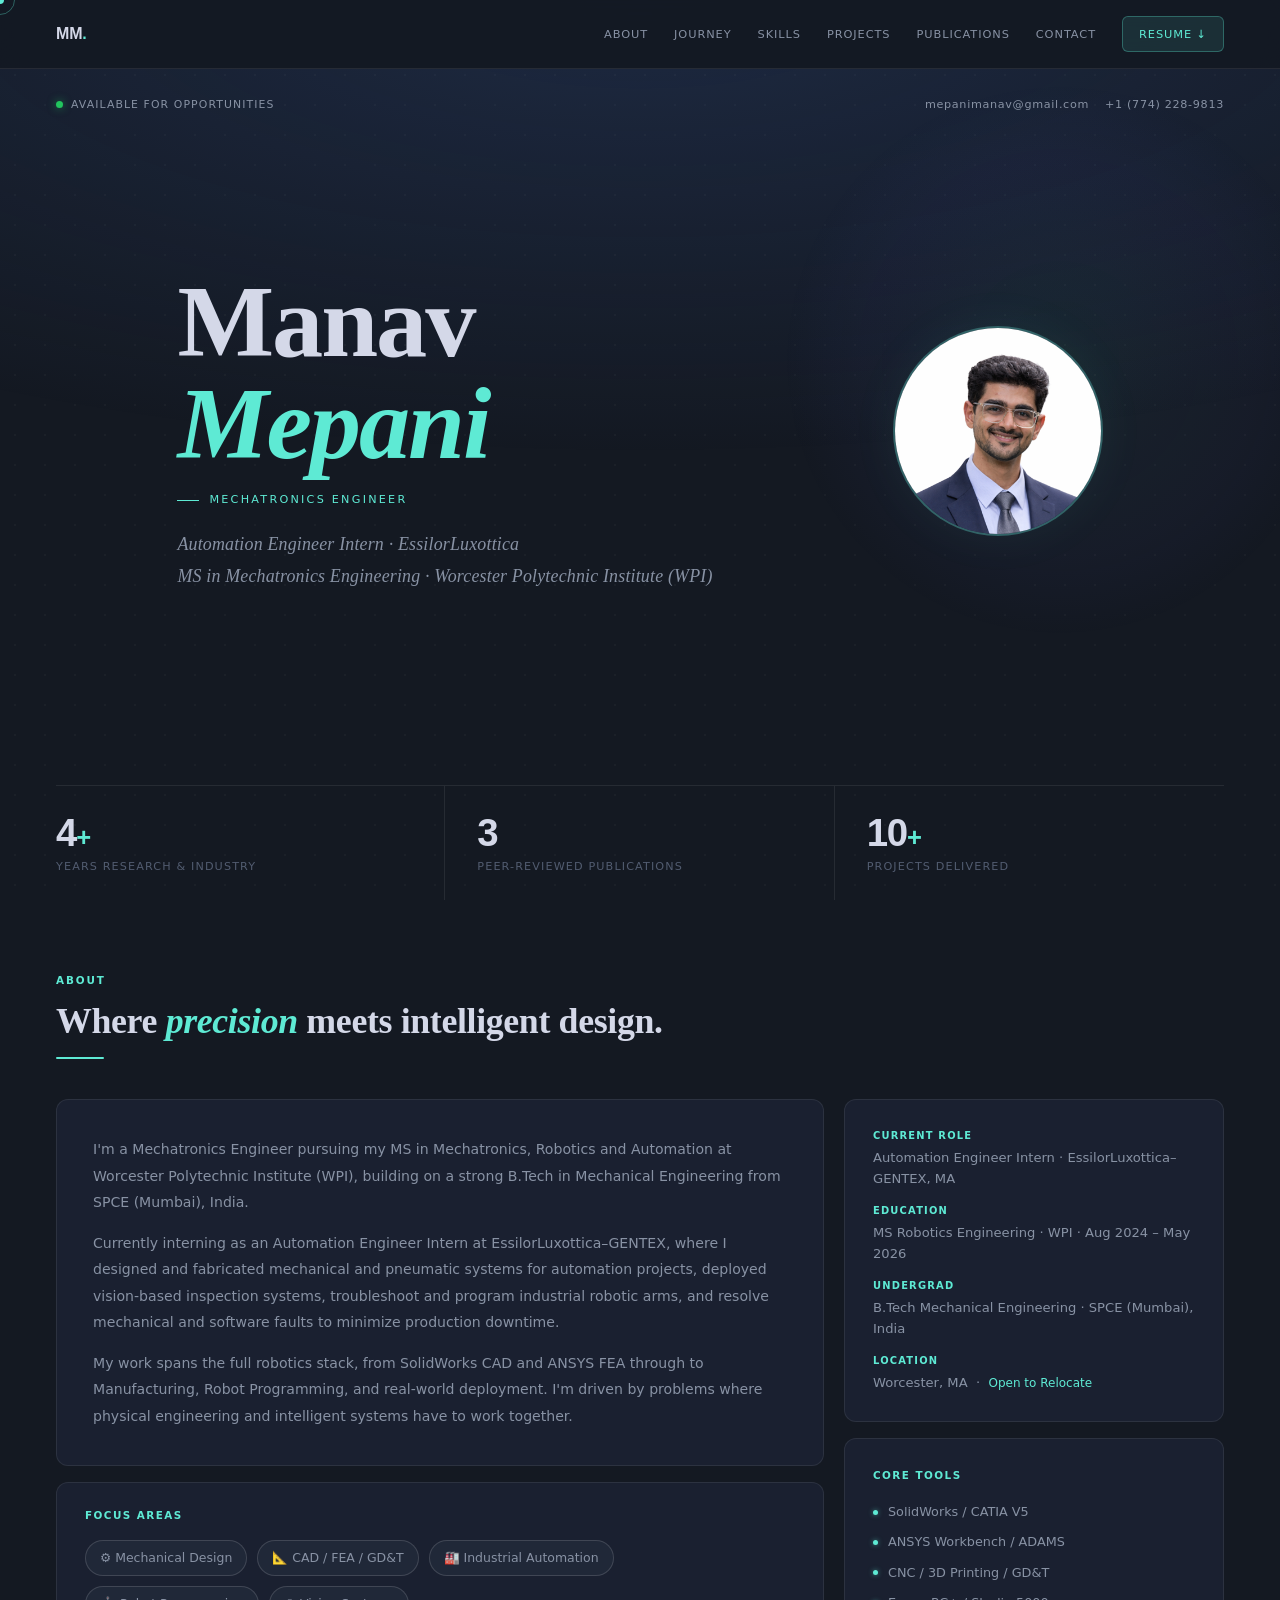
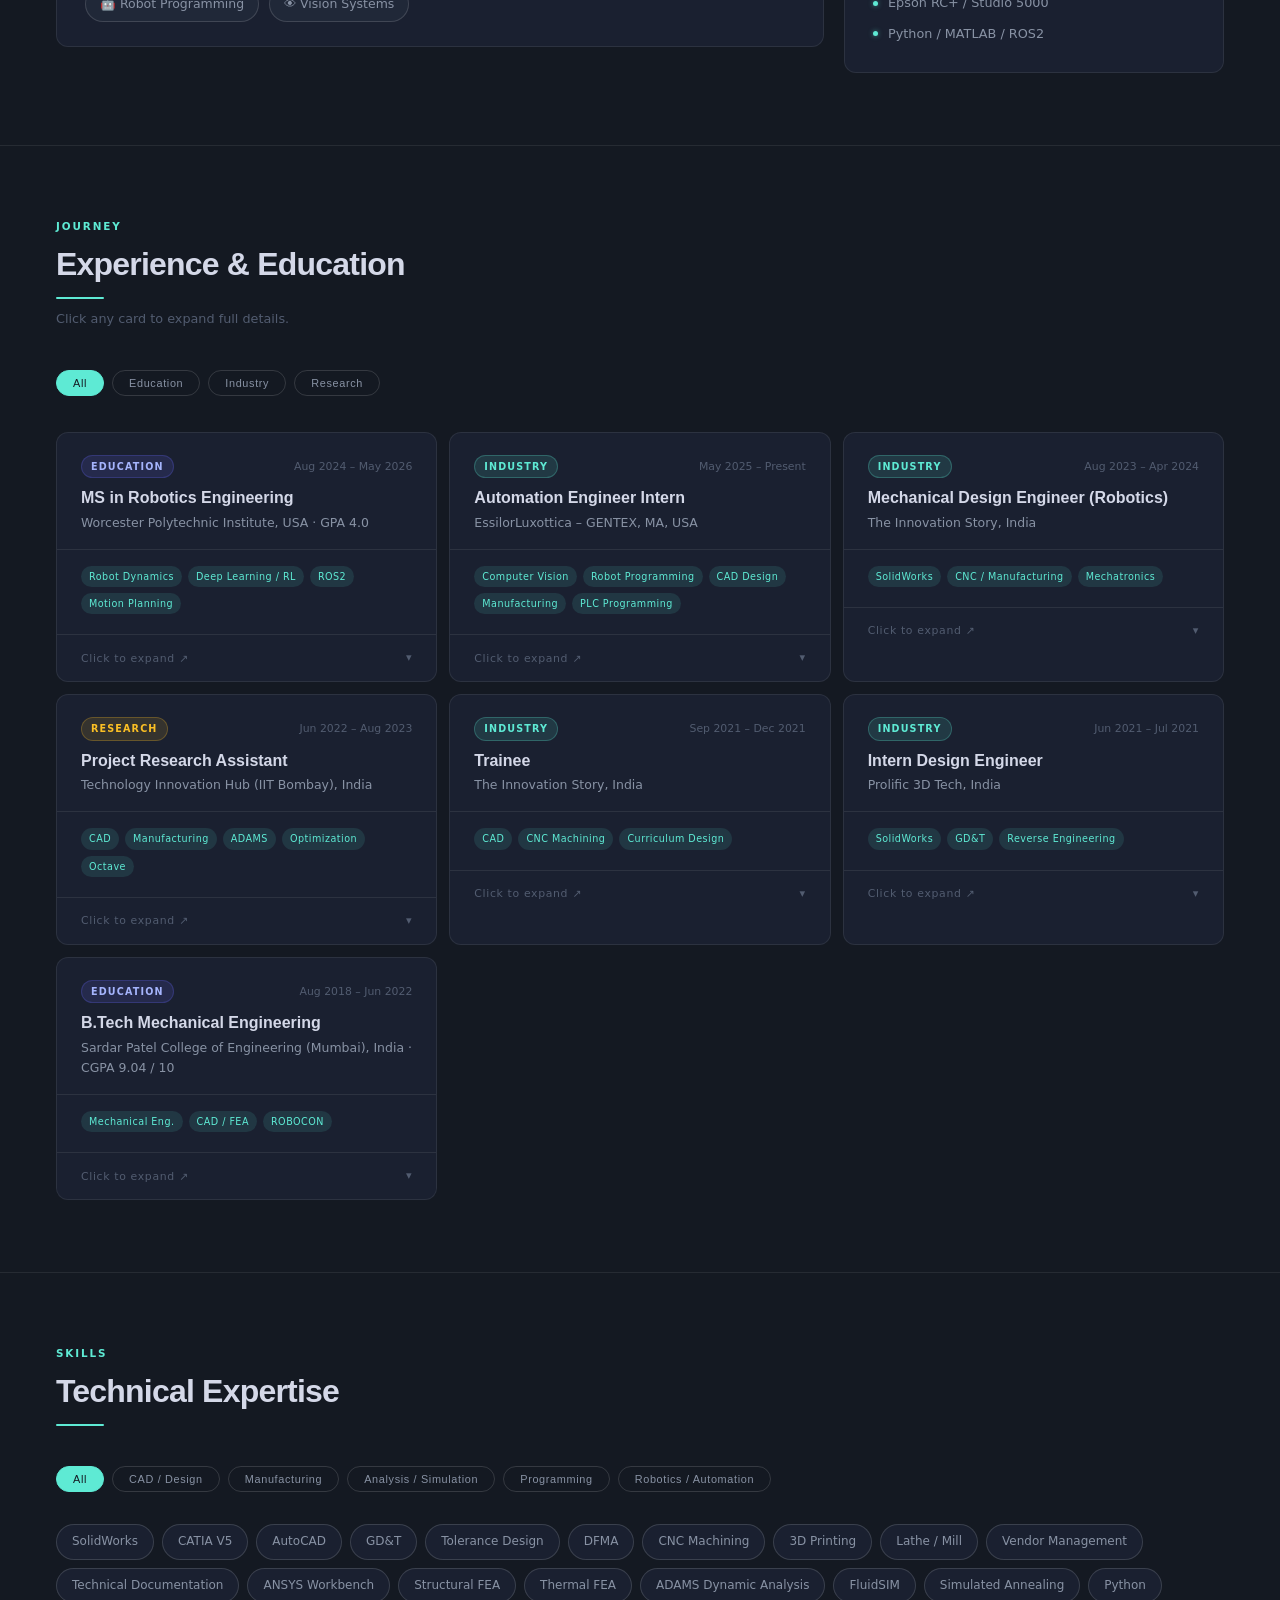
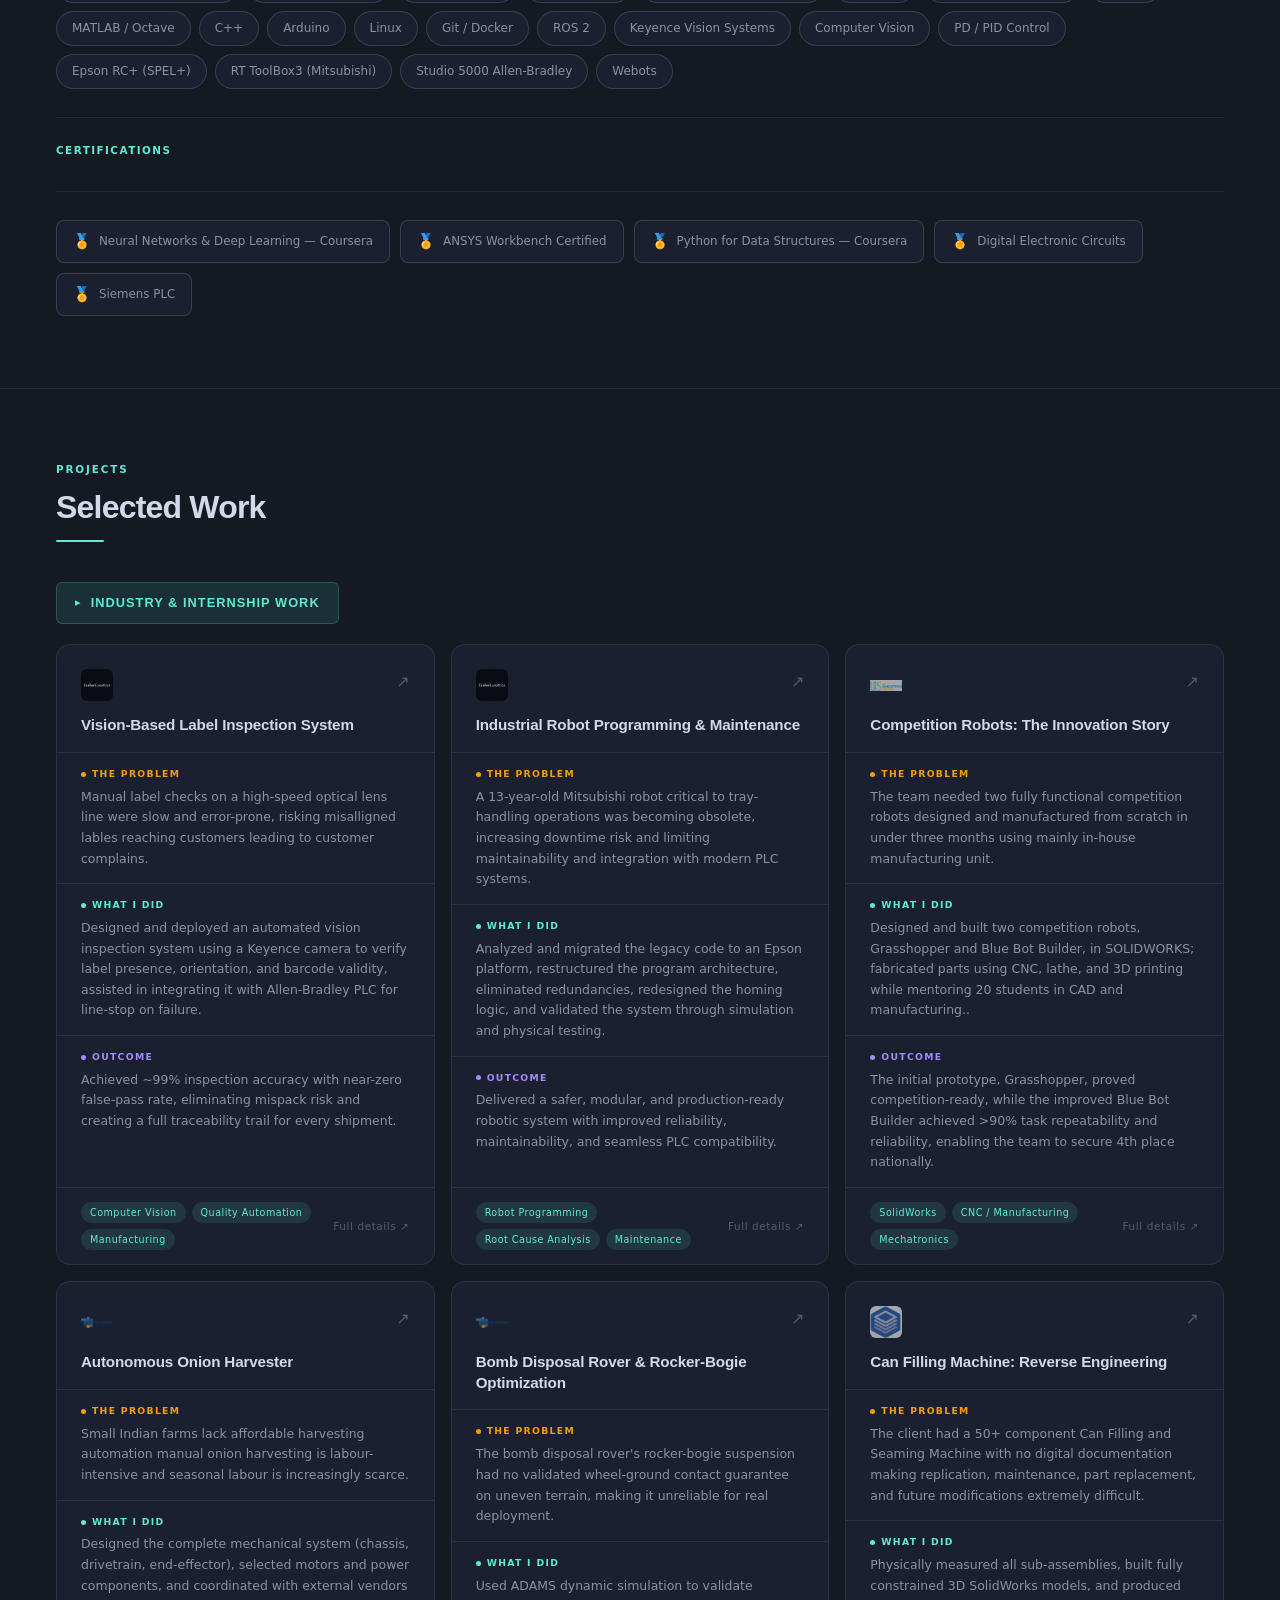
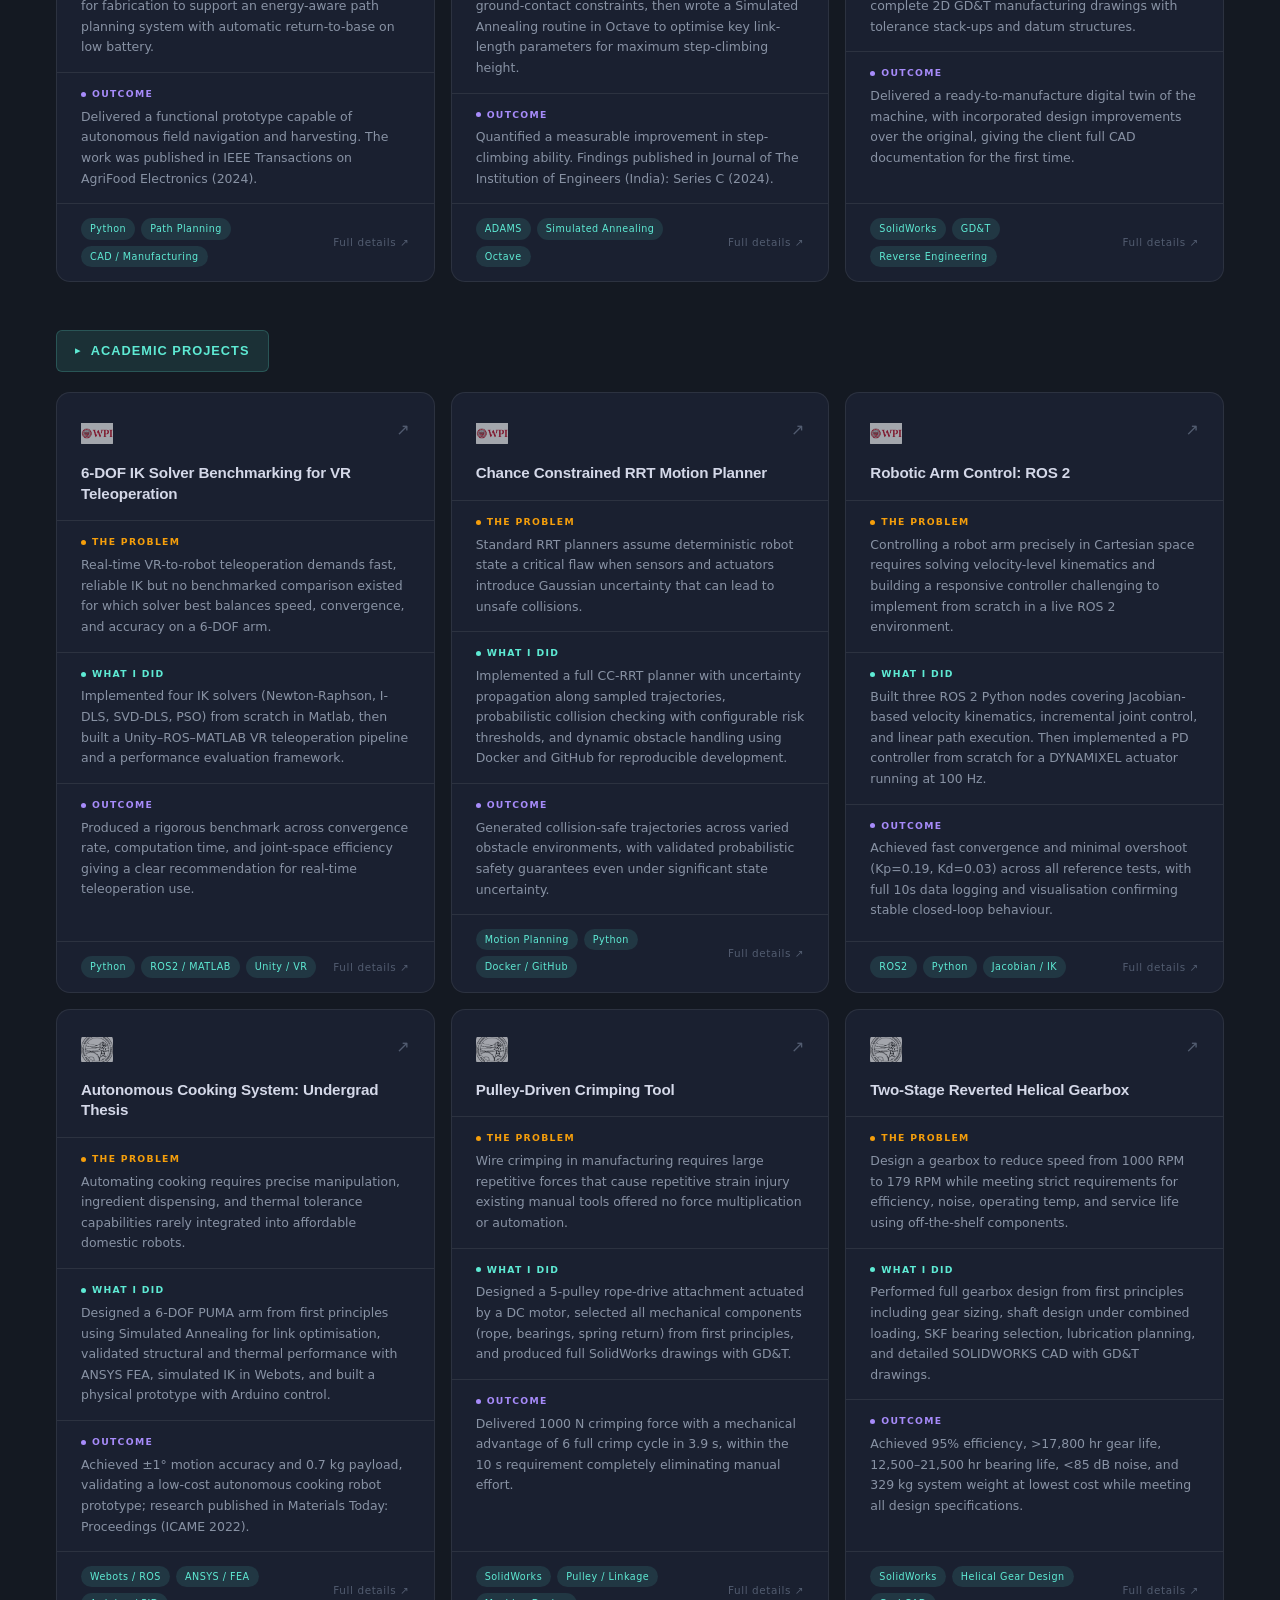
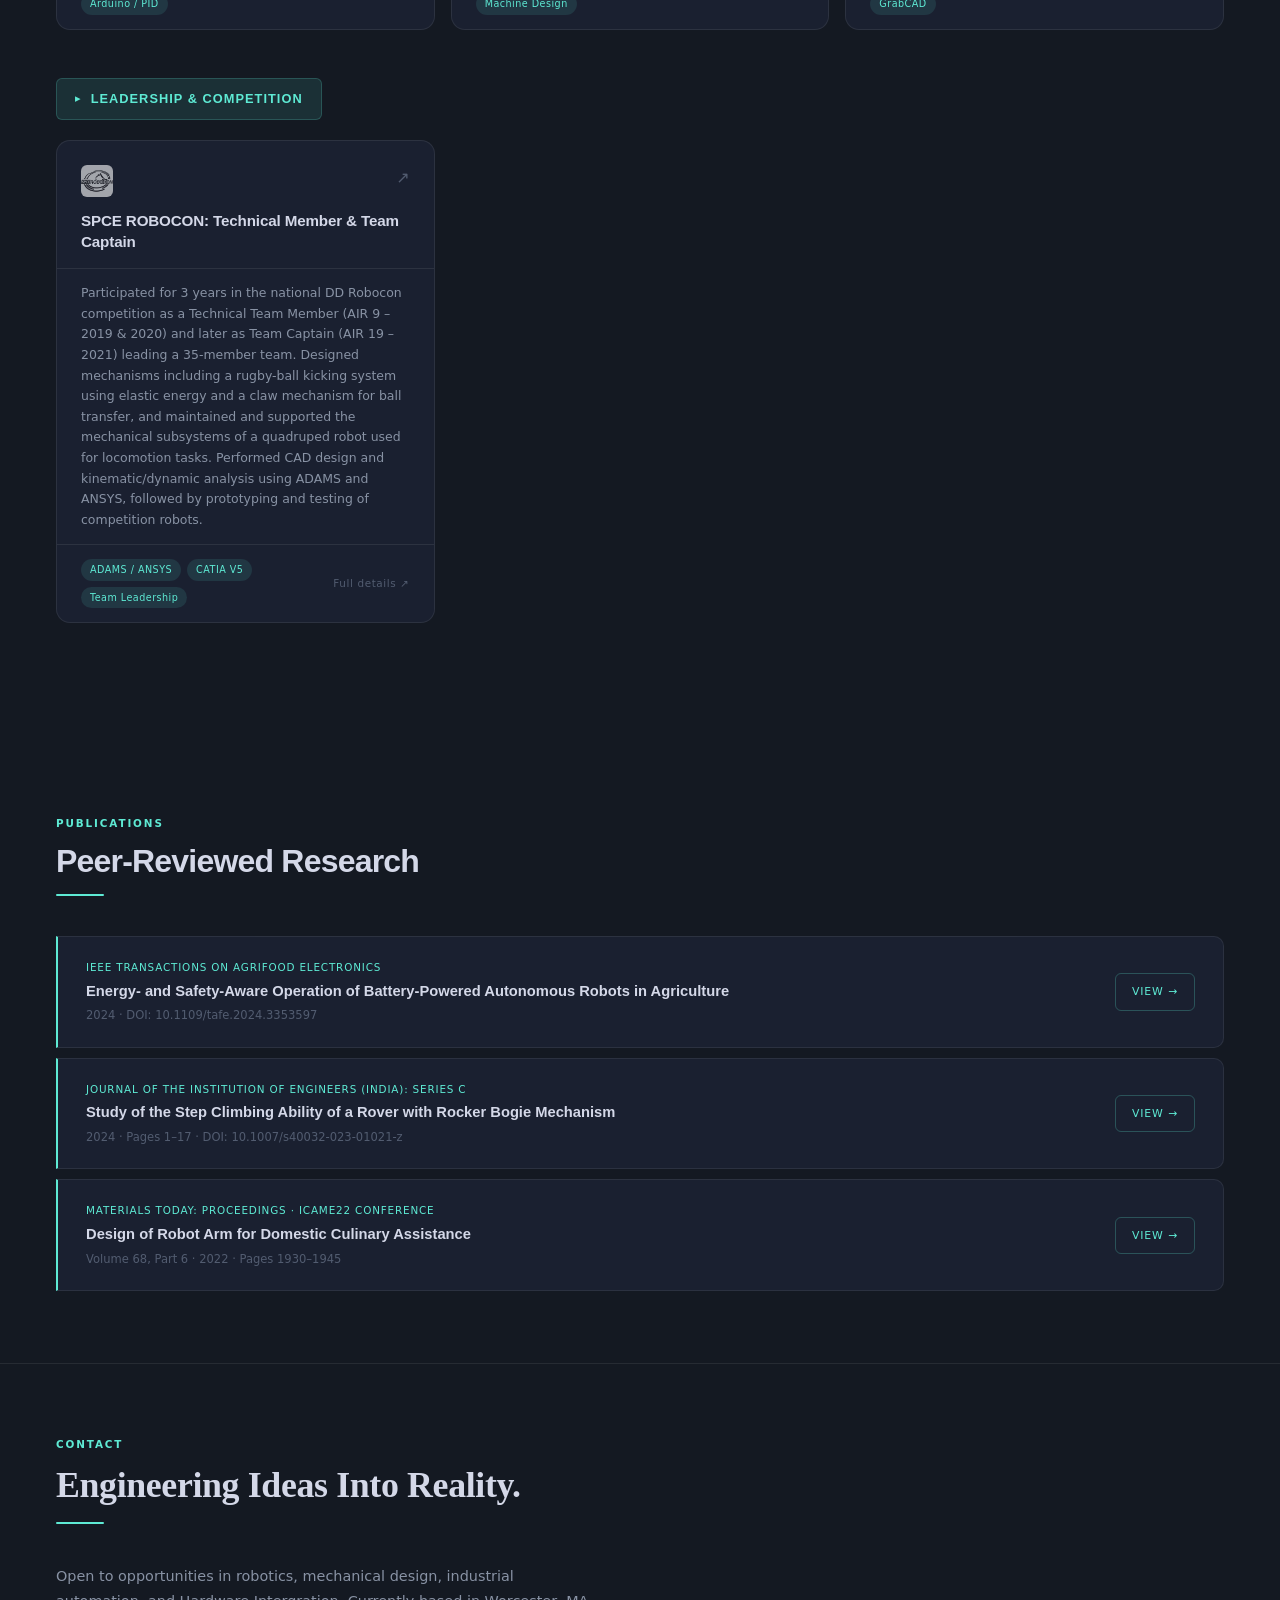
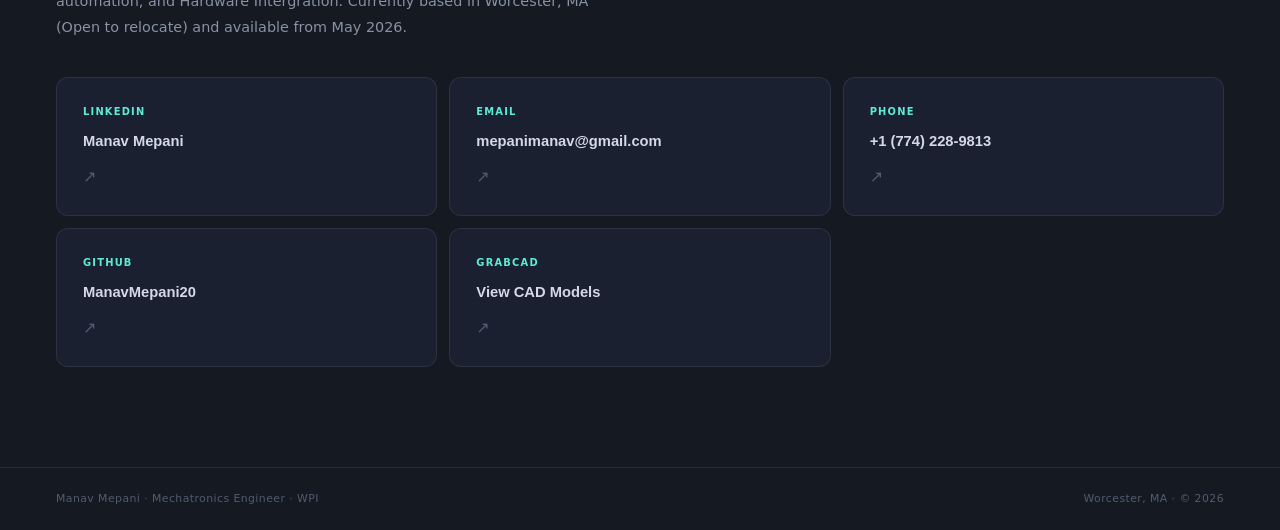
==== commit 64c65f0f: "Refactor skills section in index.html Removed duplicate manufacturing skills and updated robotics sk" ====
--- a/index.html
+++ b/index.html
@@ -925,10 +925,10 @@
   <div class="skills-filter-row reveal">
     <button class="s-filter active" data-cat="all">All</button>
     <button class="s-filter" data-cat="cad">CAD / Design</button>
+    <button class="s-filter" data-cat="manufacturing">Manufacturing</button>
     <button class="s-filter" data-cat="analysis">Analysis / Simulation</button>
     <button class="s-filter" data-cat="programming">Programming</button>
     <button class="s-filter" data-cat="robotics">Robotics / Automation</button>
-    <button class="s-filter" data-cat="manufacturing">Manufacturing</button>
   </div>
 
   <div class="skills-cloud reveal" style="transition-delay:0.1s">
@@ -937,7 +937,12 @@
     <span class="skill-pill" data-cat="cad">AutoCAD</span>
     <span class="skill-pill" data-cat="cad">GD&amp;T</span>
     <span class="skill-pill" data-cat="cad">Tolerance Design</span>
-    <span class="skill-pill" data-cat="cad">Design for Manufacturing</span>
+    <span class="skill-pill" data-cat="cad">DFMA</span>
+    <span class="skill-pill" data-cat="manufacturing">CNC Machining</span>
+    <span class="skill-pill" data-cat="manufacturing">3D Printing</span>
+    <span class="skill-pill" data-cat="manufacturing">Lathe / Mill</span>
+    <span class="skill-pill" data-cat="manufacturing">Vendor Management</span>
+    <span class="skill-pill" data-cat="manufacturing">Technical Documentation</span>
     <span class="skill-pill" data-cat="analysis">ANSYS Workbench</span>
     <span class="skill-pill" data-cat="analysis">Structural FEA</span>
     <span class="skill-pill" data-cat="analysis">Thermal FEA</span>
@@ -951,19 +956,13 @@
     <span class="skill-pill" data-cat="programming">Linux</span>
     <span class="skill-pill" data-cat="programming">Git / Docker</span>
     <span class="skill-pill" data-cat="robotics">ROS 2</span>
+    <span class="skill-pill" data-cat="robotics">Keyence Vision Systems</span>
+    <span class="skill-pill" data-cat="robotics">Computer Vision</span>
+    <span class="skill-pill" data-cat="robotics">PD / PID Control</span>
     <span class="skill-pill" data-cat="robotics">Epson RC+ (SPEL+)</span>
     <span class="skill-pill" data-cat="robotics">RT ToolBox3 (Mitsubishi)</span>
     <span class="skill-pill" data-cat="robotics">Studio 5000 Allen-Bradley</span>
-    <span class="skill-pill" data-cat="robotics">Keyence Vision Systems</span>
-    <span class="skill-pill" data-cat="robotics">Computer Vision</span>
     <span class="skill-pill" data-cat="robotics">Webots</span>
-    <span class="skill-pill" data-cat="robotics">PD / PID Control</span>
-    <span class="skill-pill" data-cat="robotics">Jacobian / IK</span>
-    <span class="skill-pill" data-cat="manufacturing">CNC Machining</span>
-    <span class="skill-pill" data-cat="manufacturing">3D Printing</span>
-    <span class="skill-pill" data-cat="manufacturing">Lathe / Mill</span>
-    <span class="skill-pill" data-cat="manufacturing">Vendor Management</span>
-    <span class="skill-pill" data-cat="manufacturing">Technical Documentation</span>
   </div>
 
   <div class="certs-subsection reveal" style="transition-delay:0.2s">
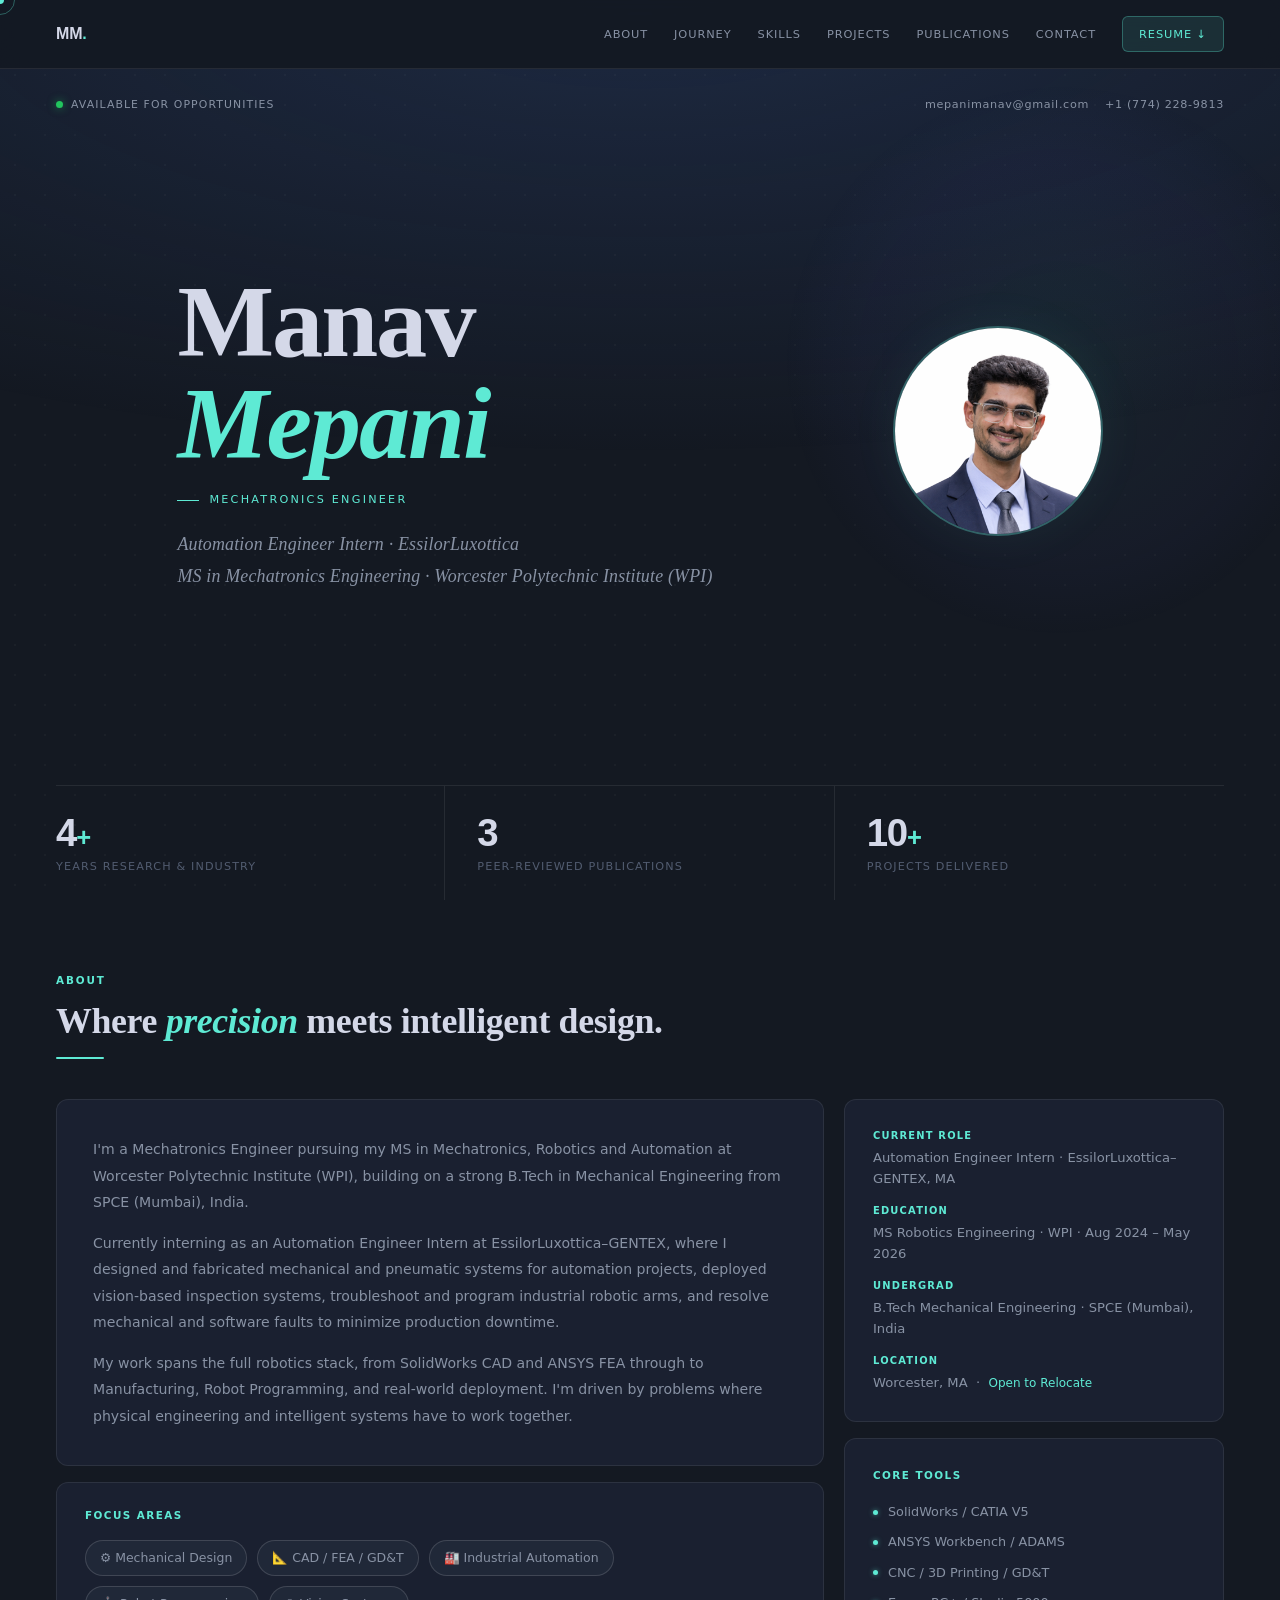
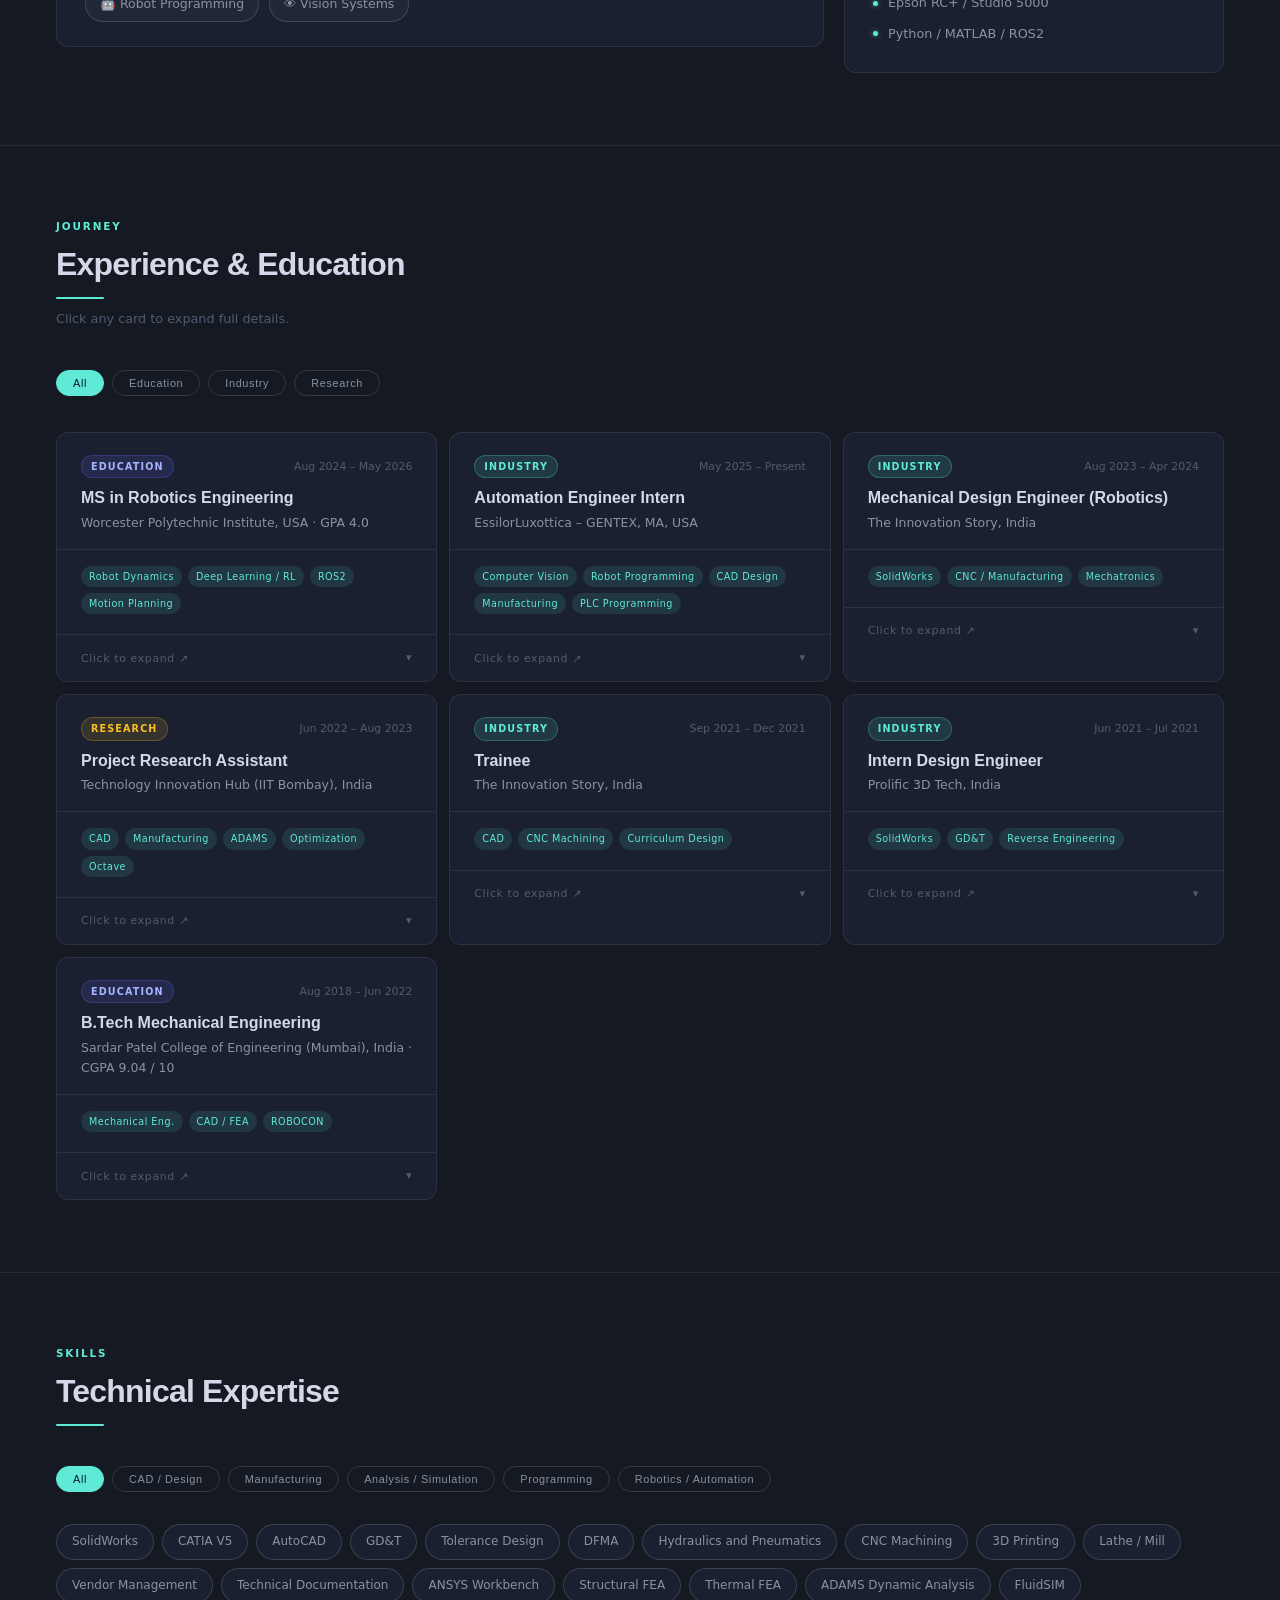
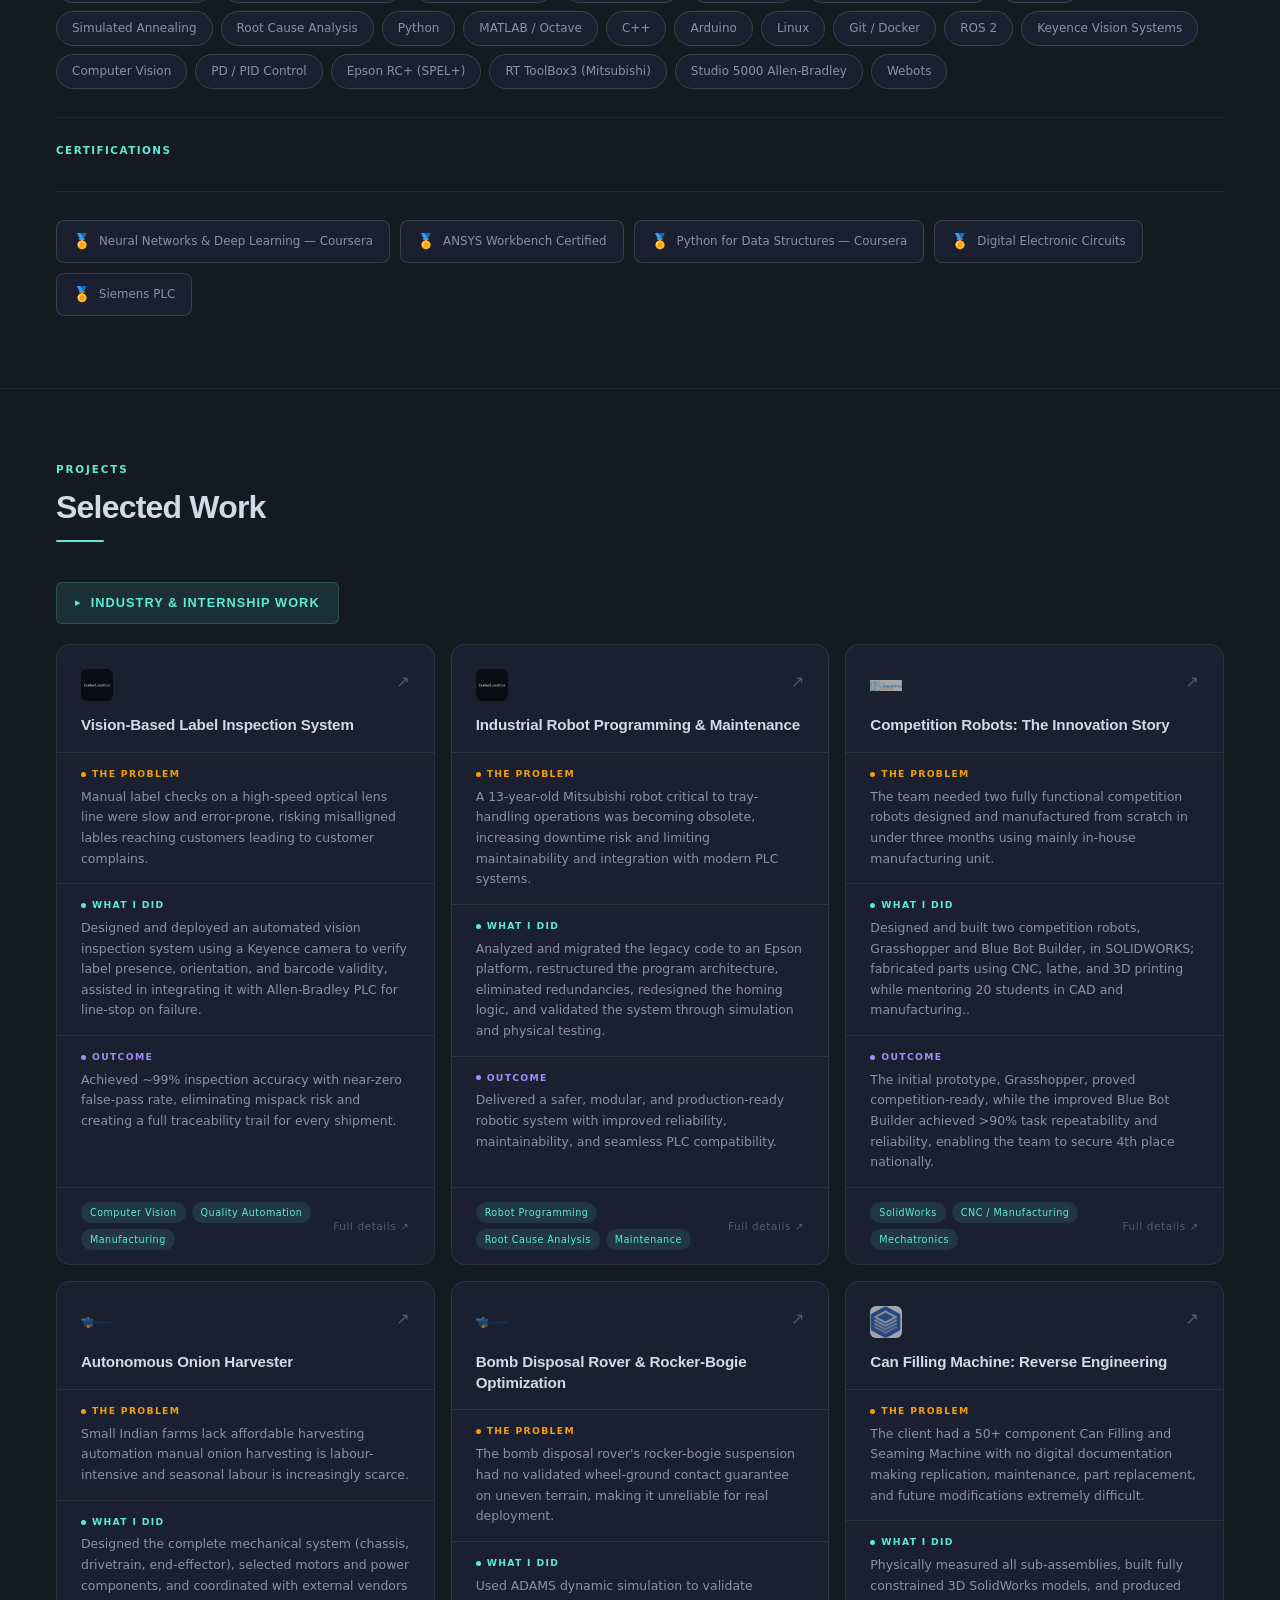
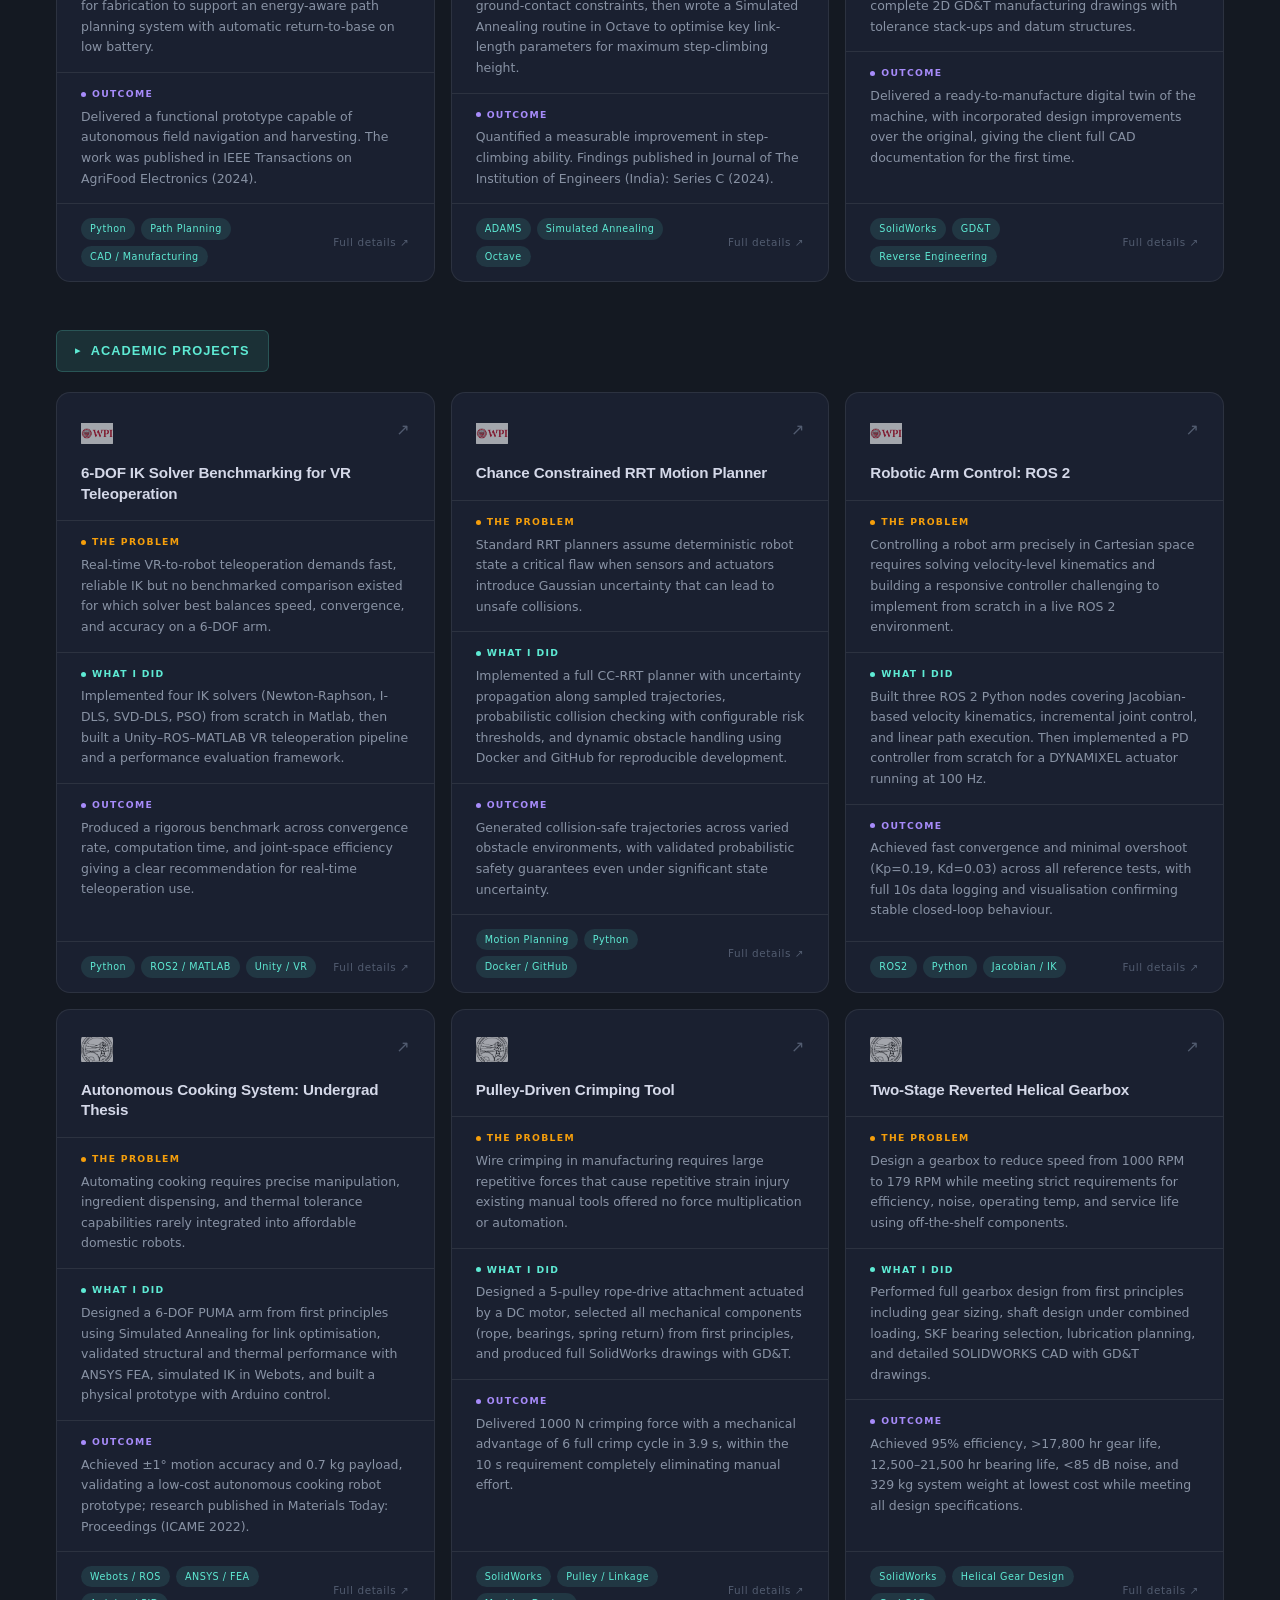
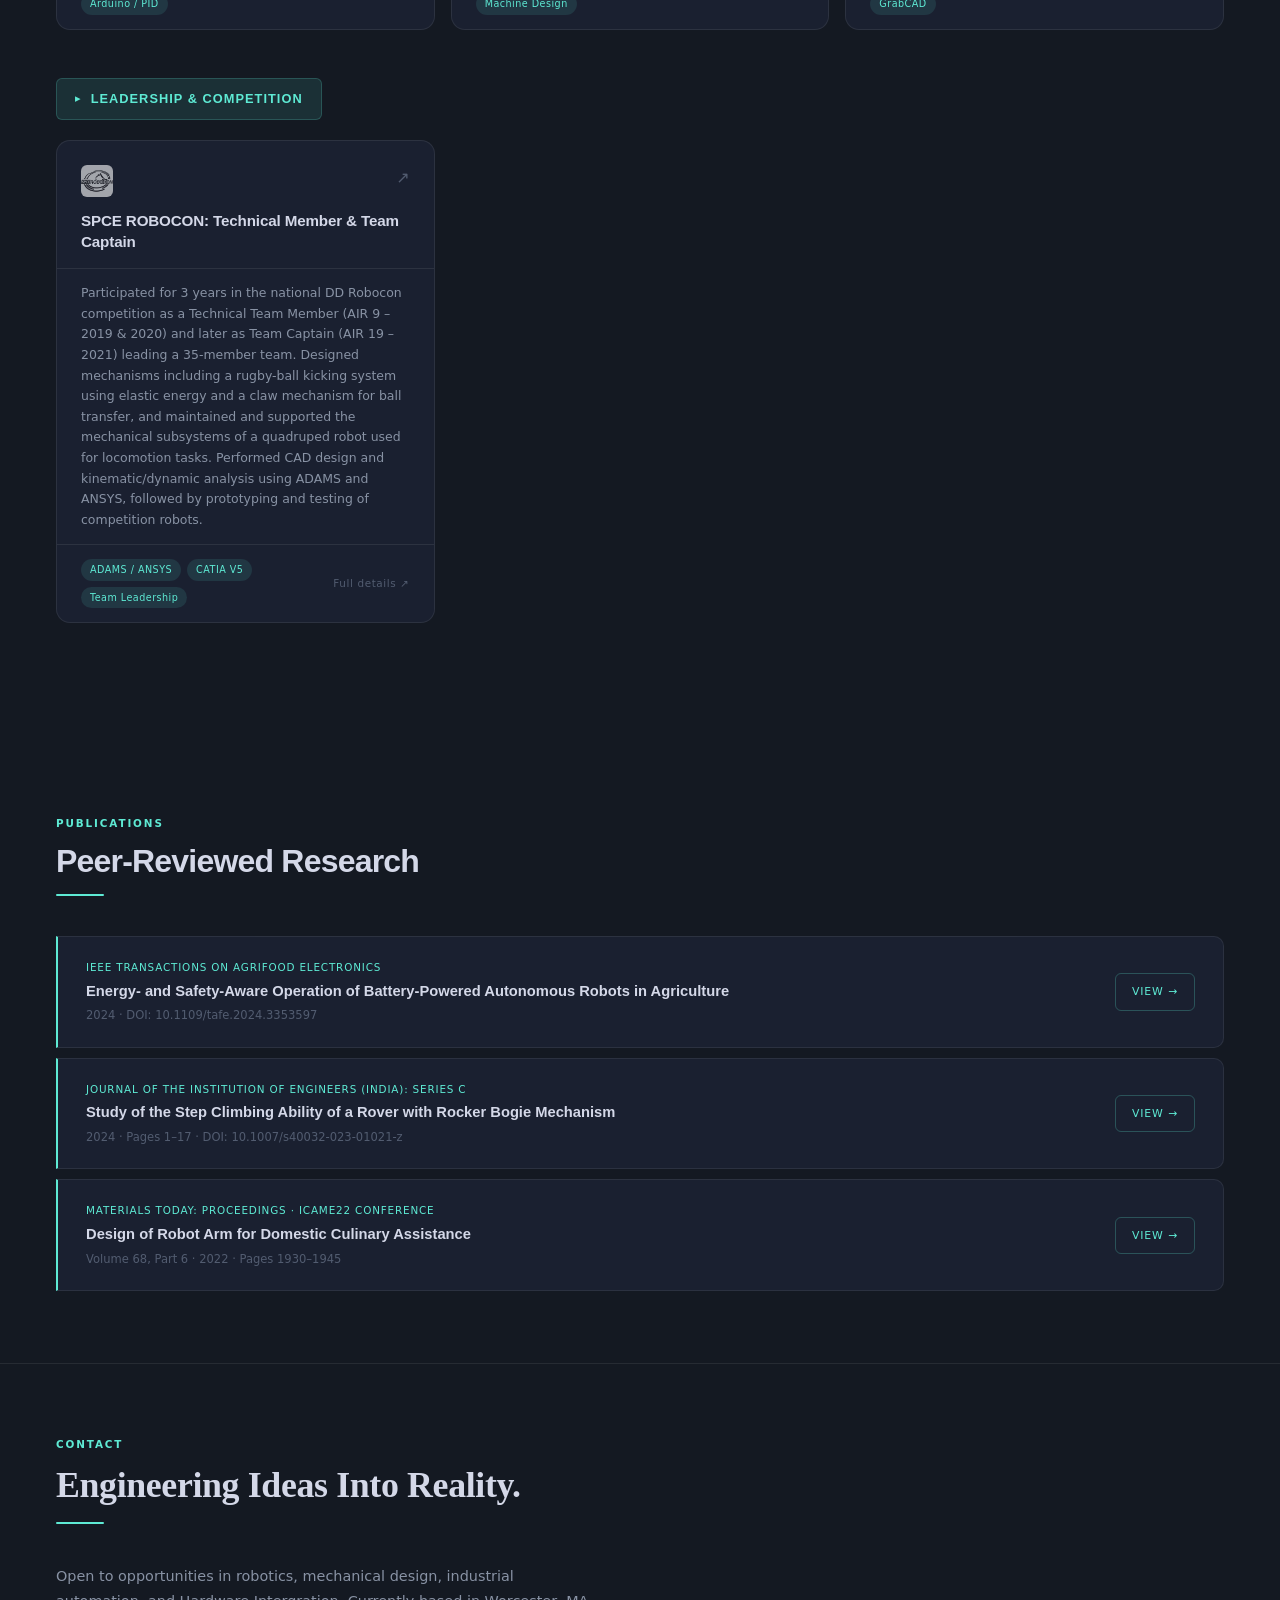
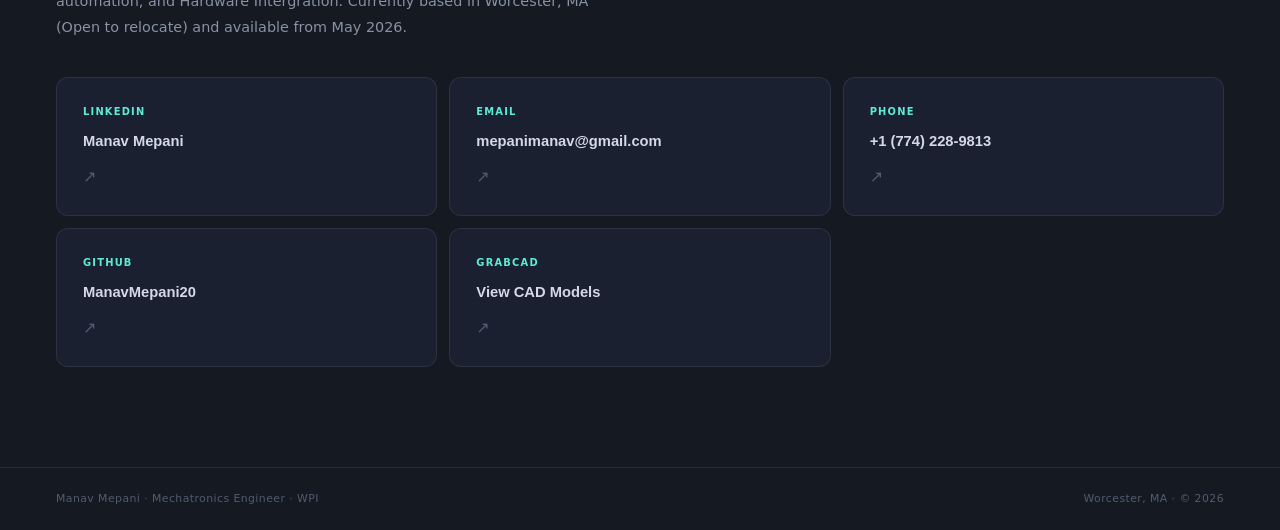
==== commit e2d98d42: "Add 'Hydraulics and Pneumatics' and 'Root Cause Analysis' skills" ====
--- a/index.html
+++ b/index.html
@@ -938,6 +938,7 @@
     <span class="skill-pill" data-cat="cad">GD&amp;T</span>
     <span class="skill-pill" data-cat="cad">Tolerance Design</span>
     <span class="skill-pill" data-cat="cad">DFMA</span>
+    <span class="skill-pill" data-cat="cad">Hydraulics and Pneumatics</span>
     <span class="skill-pill" data-cat="manufacturing">CNC Machining</span>
     <span class="skill-pill" data-cat="manufacturing">3D Printing</span>
     <span class="skill-pill" data-cat="manufacturing">Lathe / Mill</span>
@@ -949,6 +950,7 @@
     <span class="skill-pill" data-cat="analysis">ADAMS Dynamic Analysis</span>
     <span class="skill-pill" data-cat="analysis">FluidSIM</span>
     <span class="skill-pill" data-cat="analysis">Simulated Annealing</span>
+    <span class="skill-pill" data-cat="analysis">Root Cause Analysis</span>
     <span class="skill-pill" data-cat="programming">Python</span>
     <span class="skill-pill" data-cat="programming">MATLAB / Octave</span>
     <span class="skill-pill" data-cat="programming">C++</span>
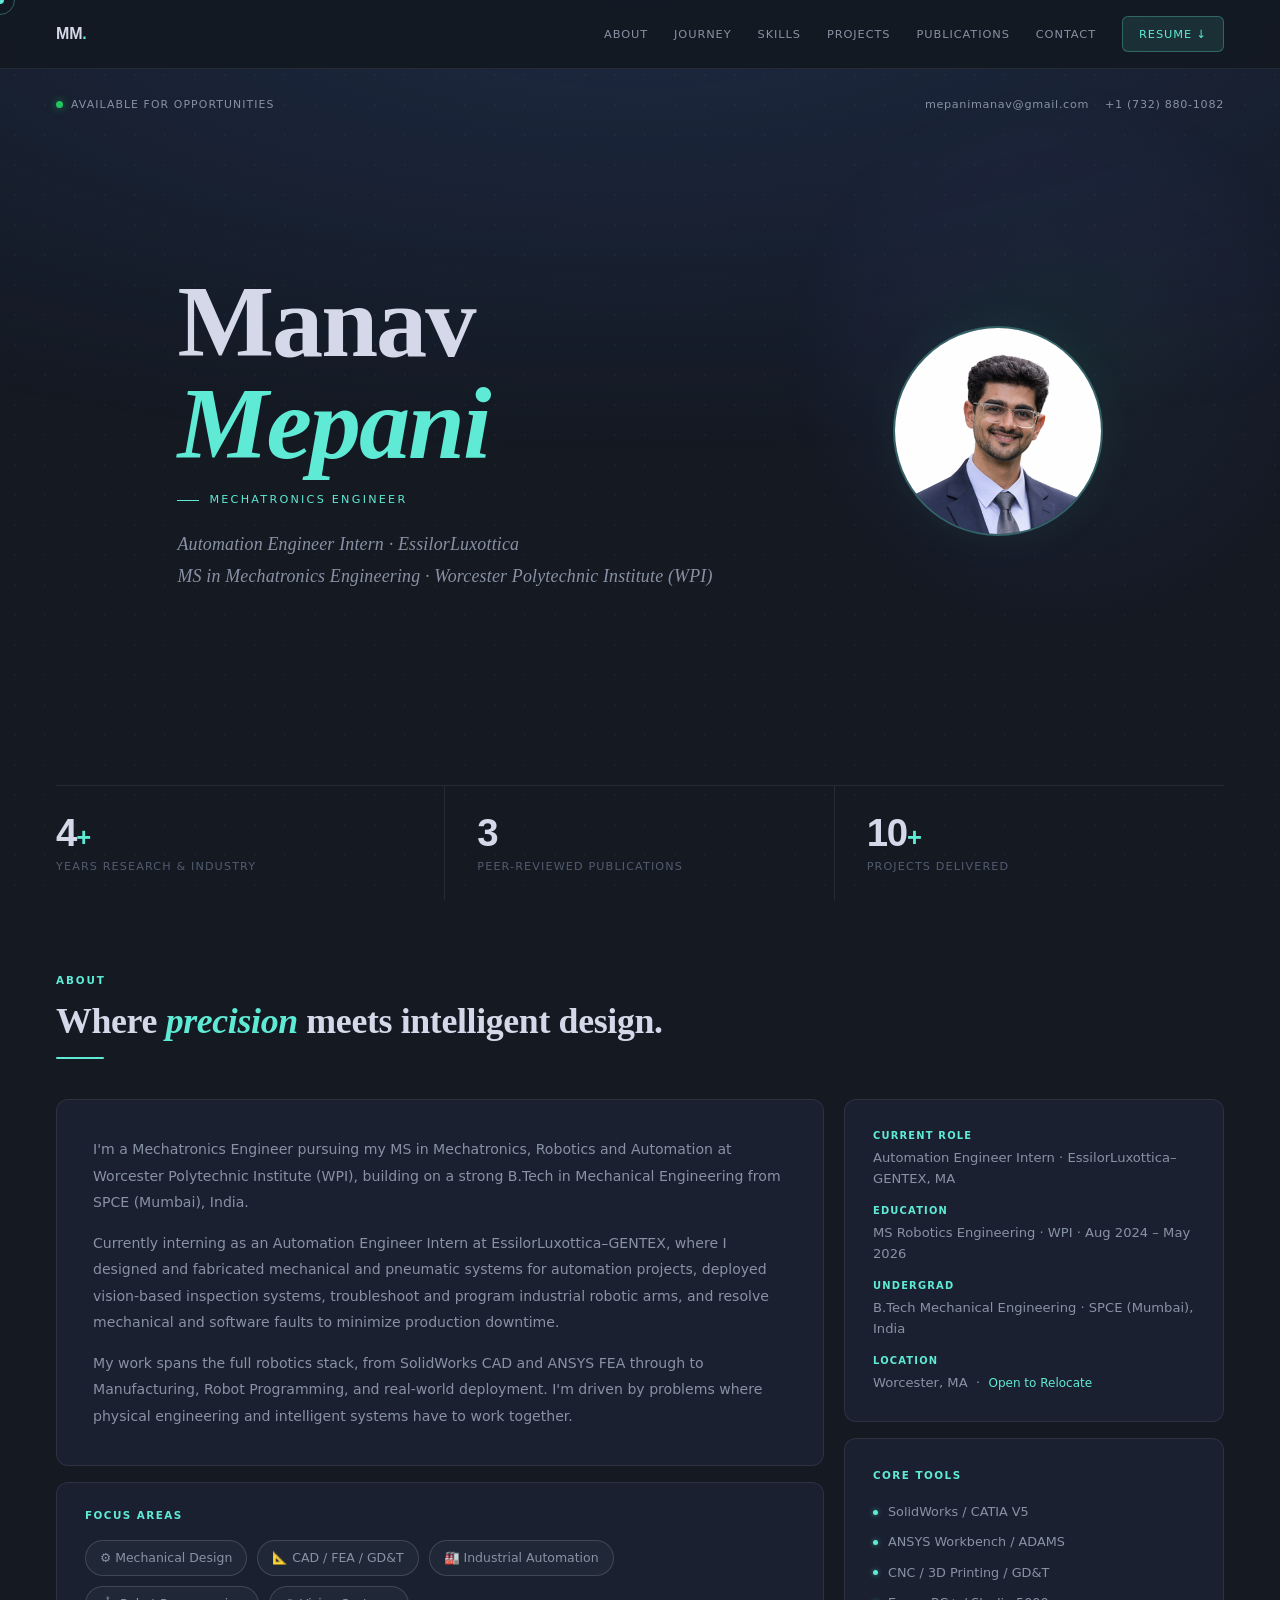
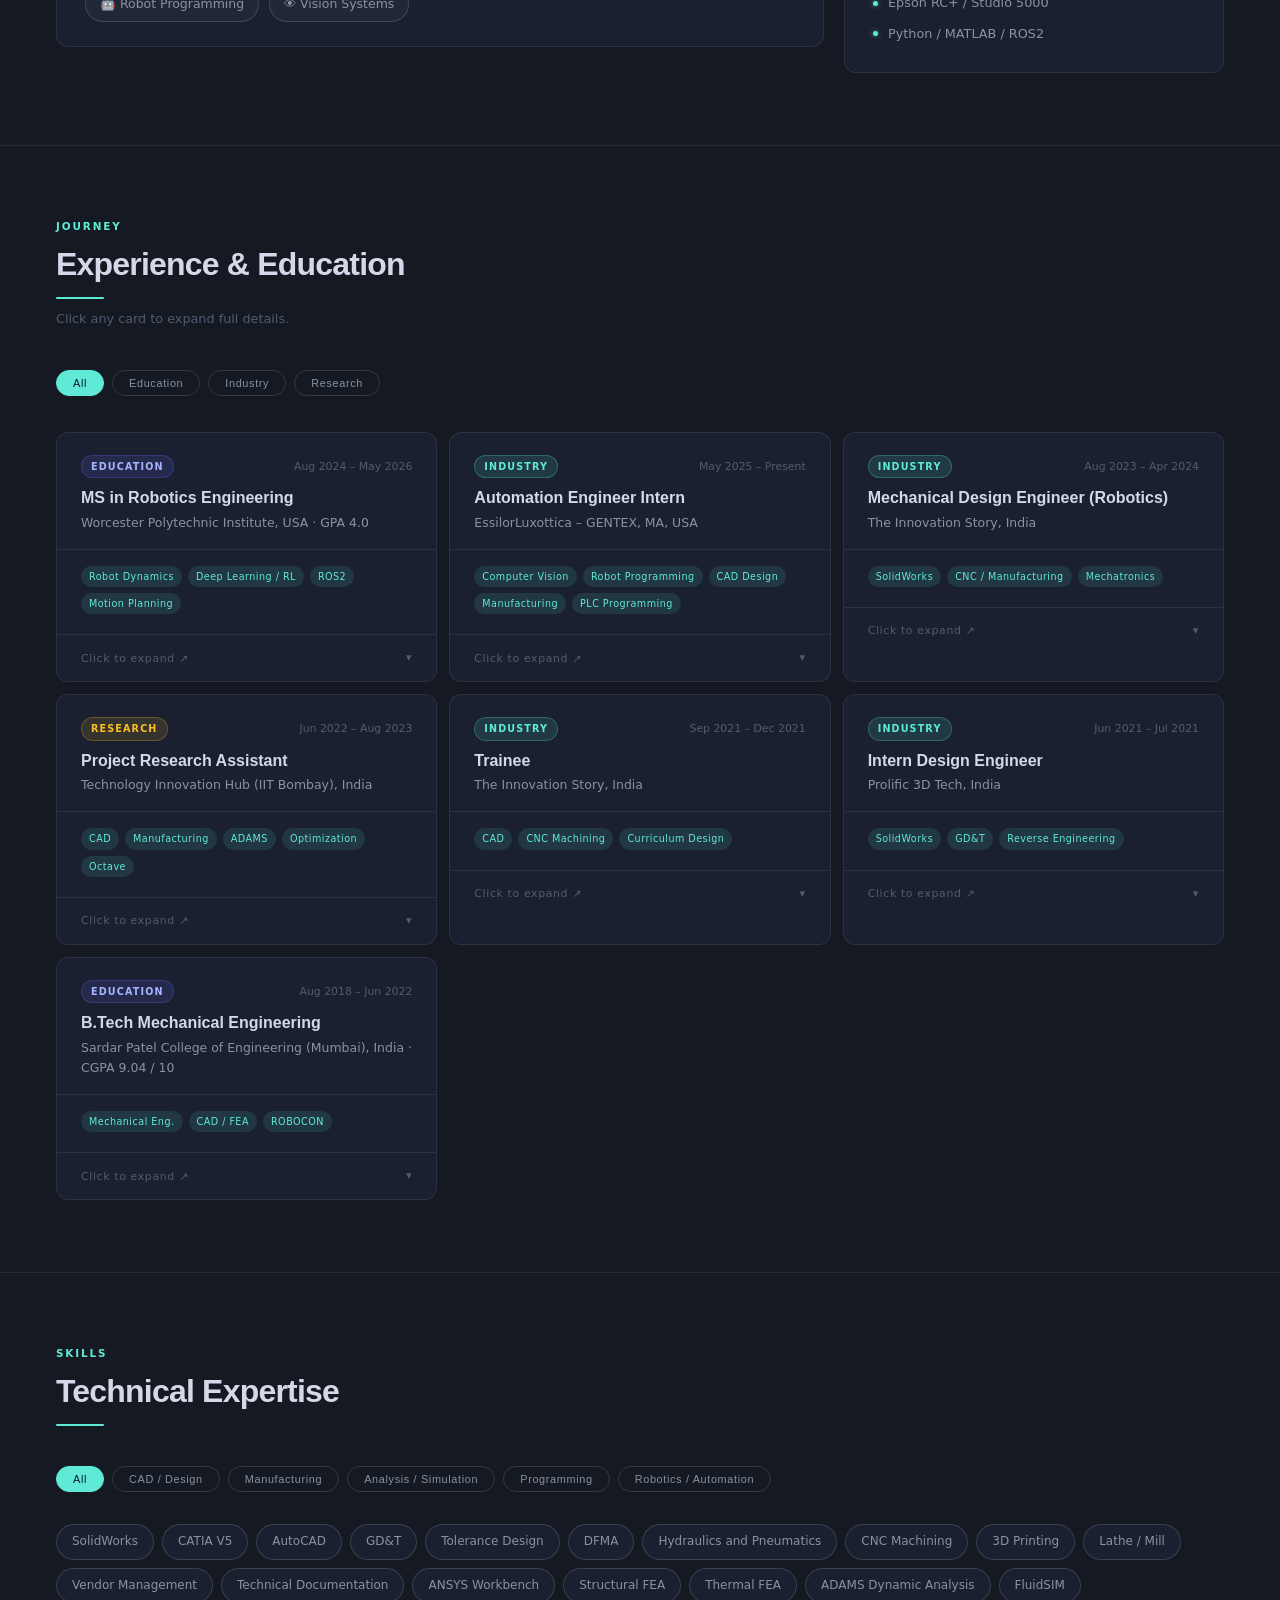
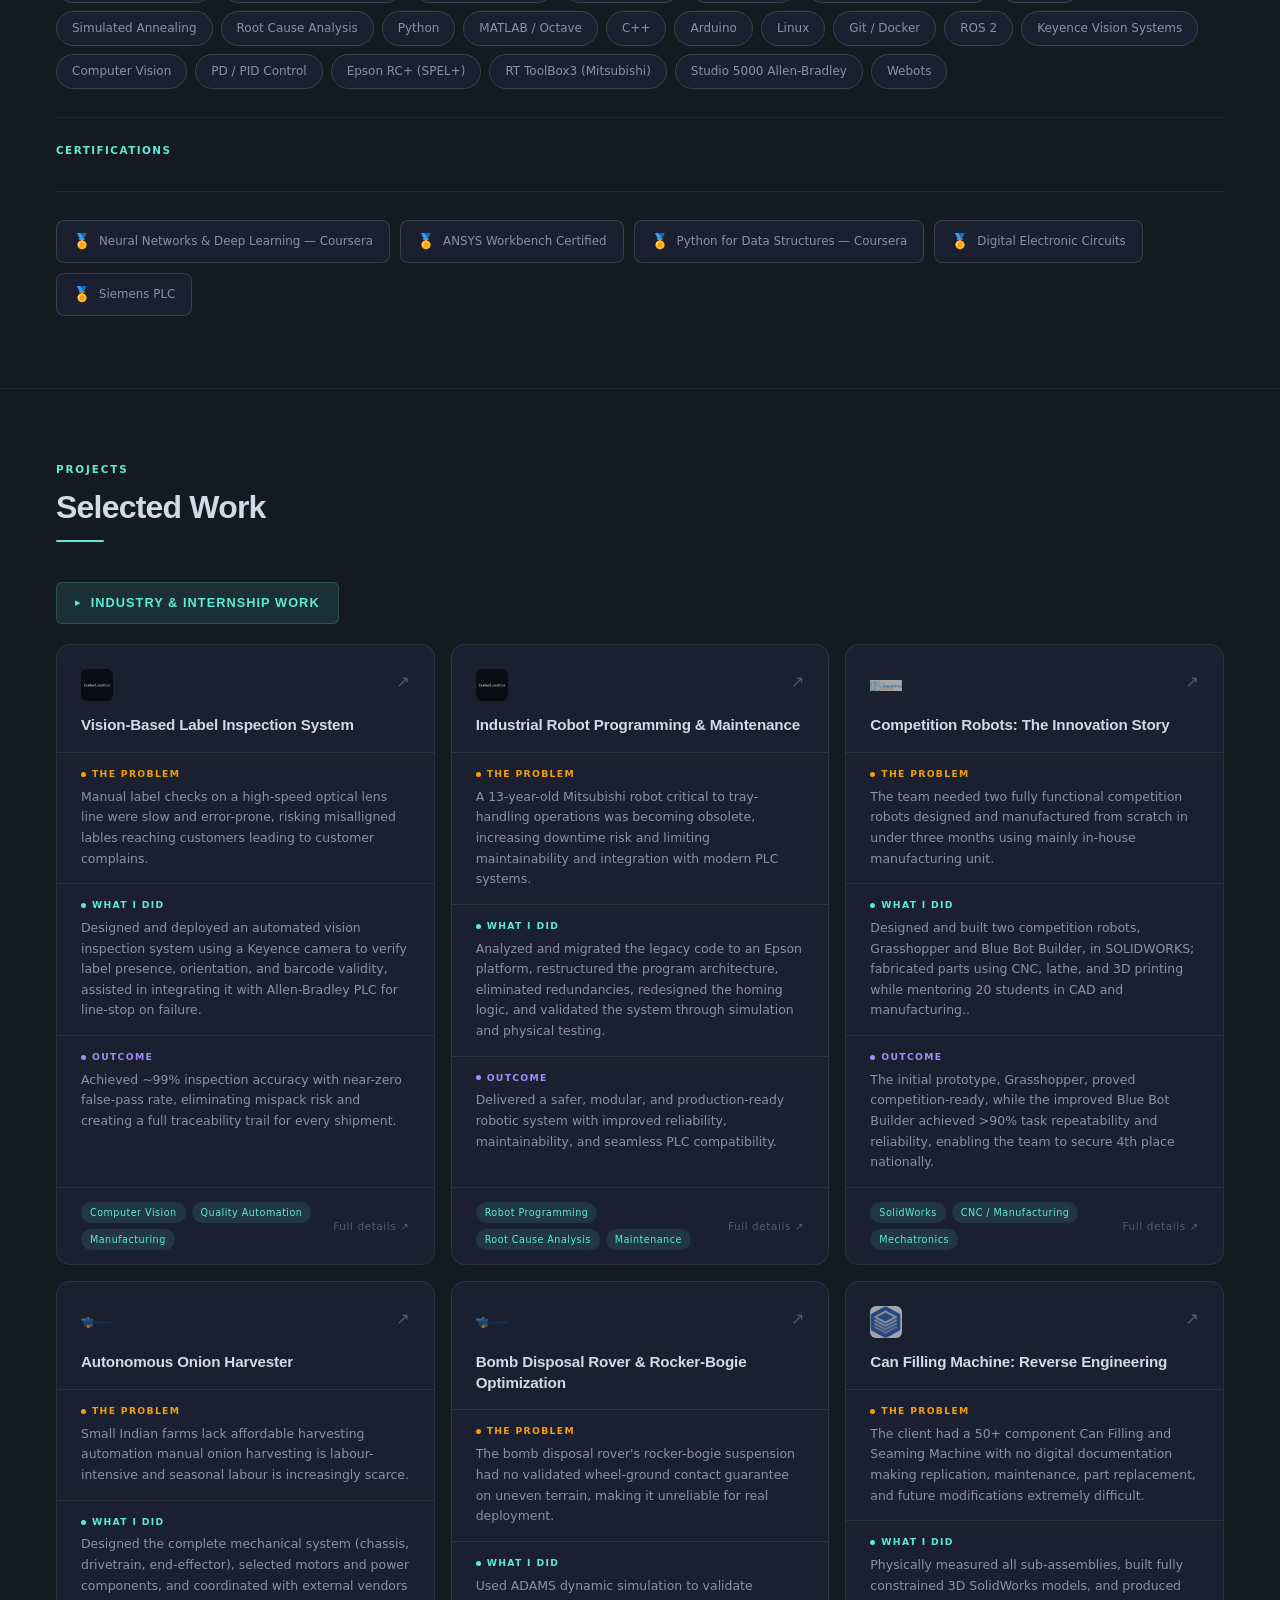
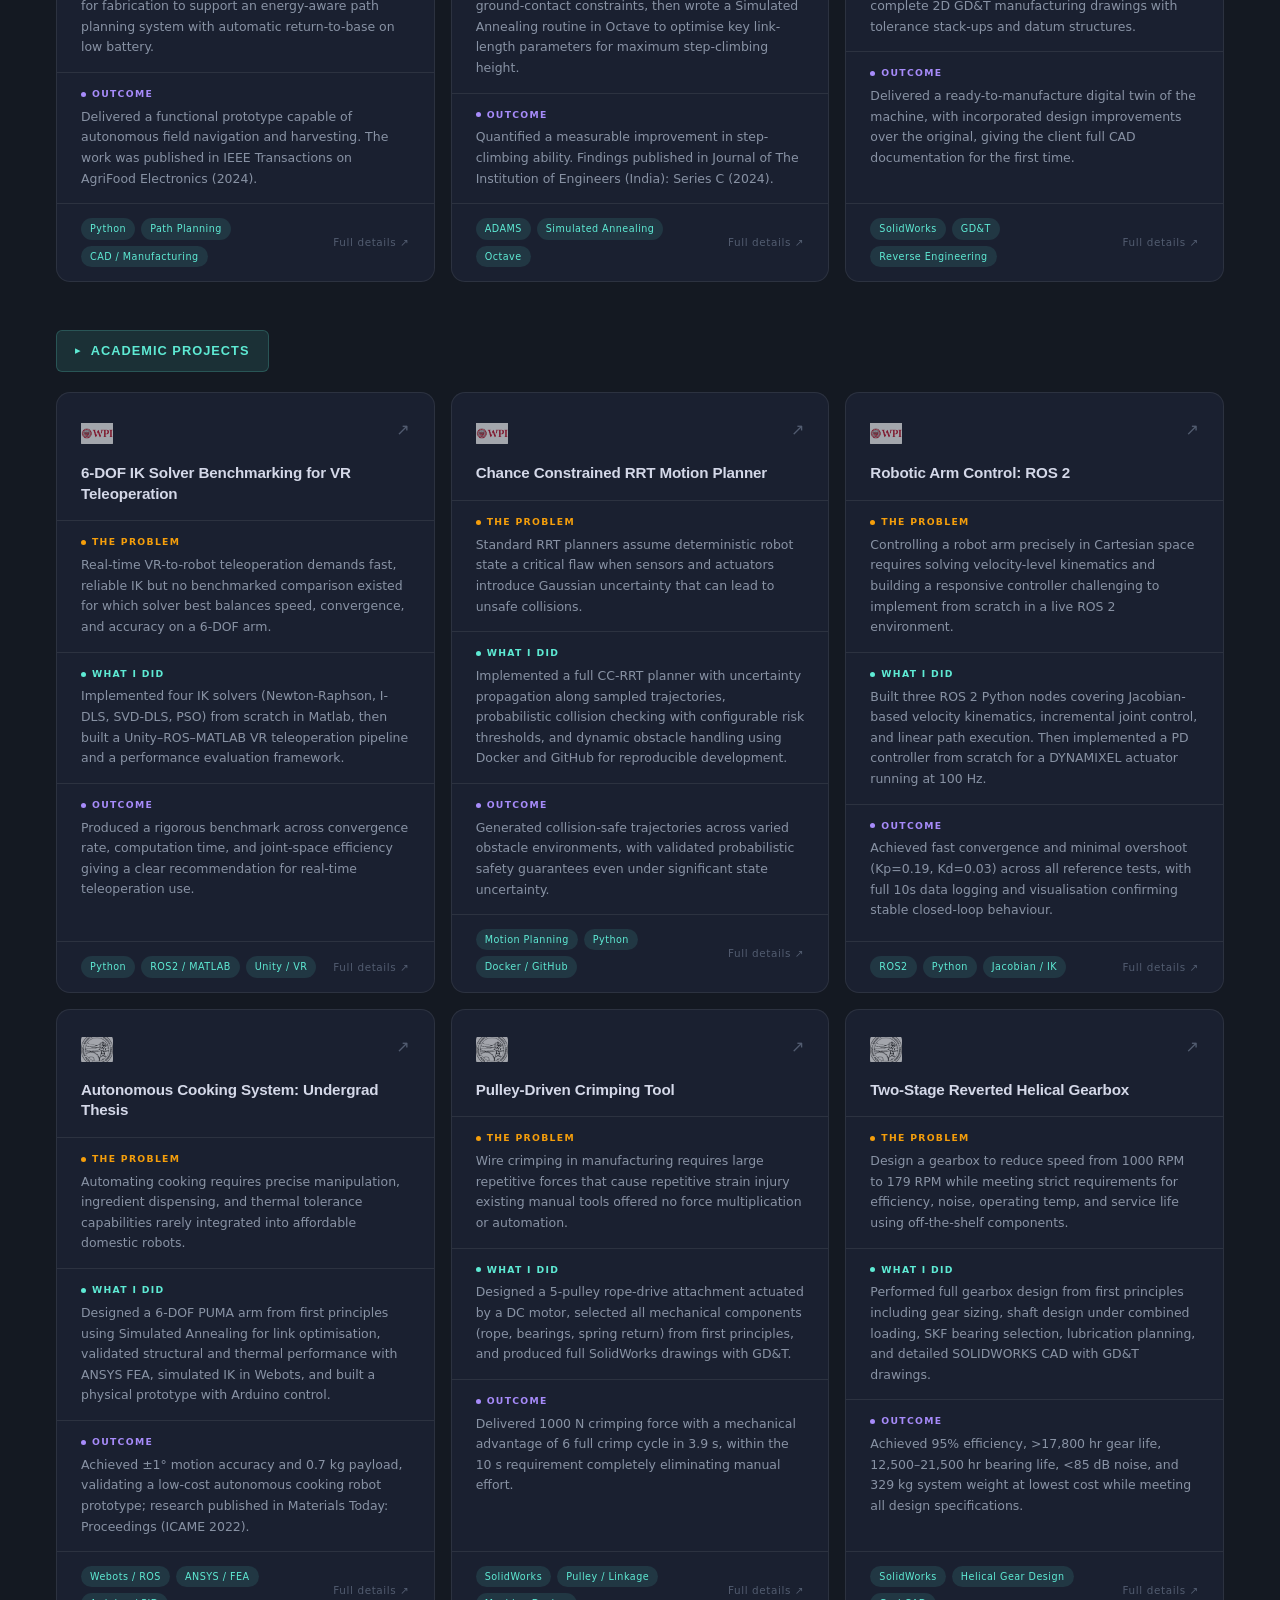
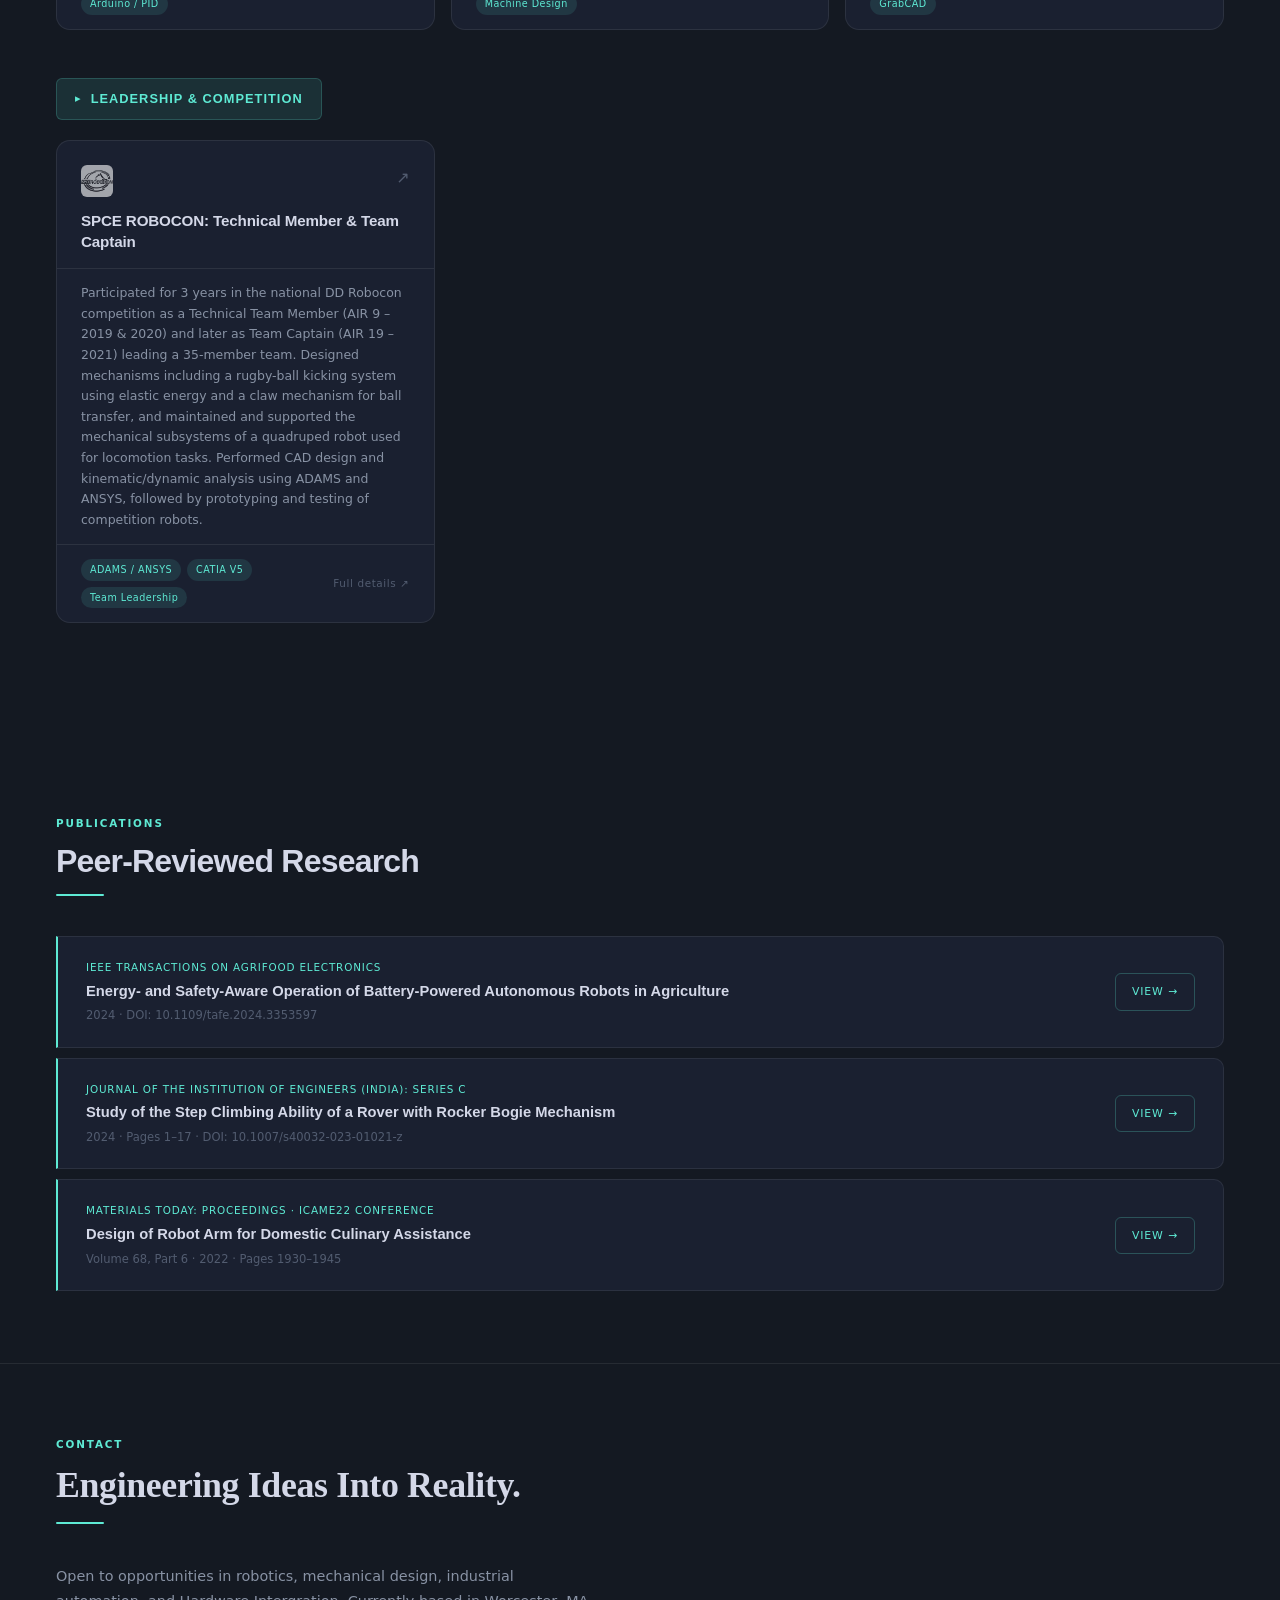
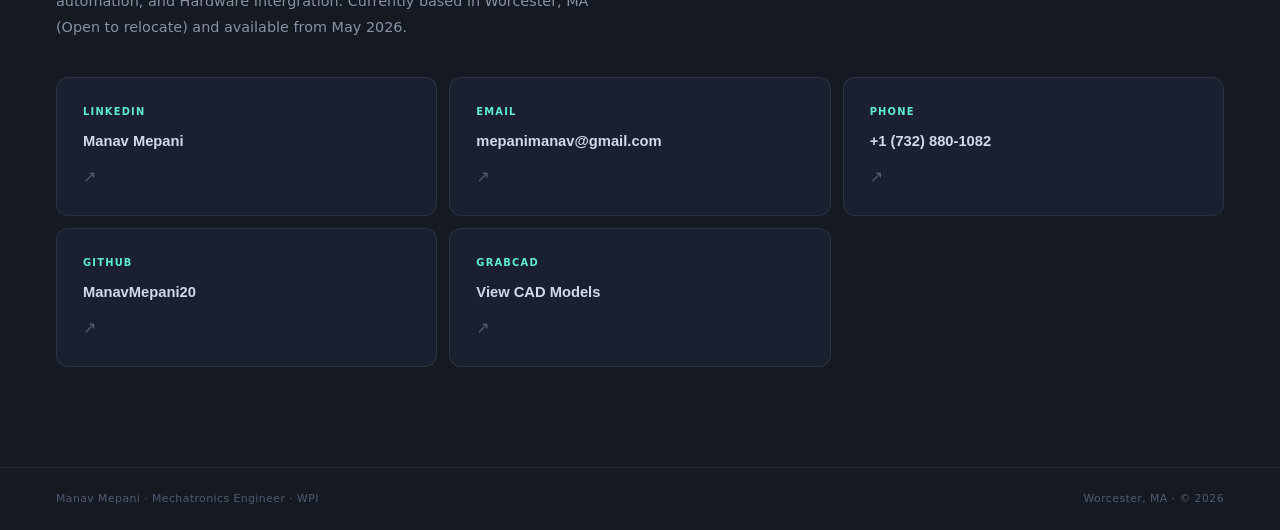
==== commit 6aeae69d: "Update phone number in contact links" ====
--- a/index.html
+++ b/index.html
@@ -455,10 +455,15 @@
 }
 
 /* ── MOBILE RESUME BUTTON (outside dropdown) ── */
-.nav-resume-mobile {
-  display: none;
-}
+.nav-resume-mobile { display: none; }
+.nav-mobile-right  { display: none; }
+
 @media (max-width: 768px) {
+  .nav-mobile-right {
+    display: flex;
+    align-items: center;
+    gap: 8px;
+  }
   .nav-resume-mobile {
     display: inline-flex; align-items: center; gap: 5px;
     padding: 7px 13px;
@@ -468,8 +473,8 @@
     transition: all 0.2s; white-space: nowrap;
   }
   .nav-resume-mobile:hover { background: var(--accent); color: var(--bg); }
-  /* hide the resume link inside the dropdown on mobile */
   .nav-links .nav-resume { display: none !important; }
+}
 }
 </style>
 </head>
@@ -481,10 +486,12 @@
 <!-- NAV -->
 <nav id="mainNav">
   <a class="logo" href="#">MM<span>.</span></a>
-  <a href="Resume (Manav Mepani).pdf" class="nav-resume-mobile" download>Resume ↓</a>
-  <button class="nav-toggle" id="navToggle" aria-label="Toggle navigation">
-    <span></span><span></span><span></span>
-  </button>
+    <div class="nav-mobile-right">
+     <button class="nav-toggle" id="navToggle" aria-label="Toggle navigation">
+      <span></span><span></span><span></span>
+     </button>
+   <a href="Resume (Manav Mepani).pdf" class="nav-resume-mobile" download>Resume ↓</a>
+  </div>
   <div class="nav-links" id="navLinks">
     <a href="#about"       onclick="closeNav()">About</a>
     <a href="#journey"     onclick="closeNav()">Journey</a>
@@ -507,7 +514,7 @@
     </div>
     <div class="hero-contact-links">
       <a href="mailto:mepanimanav@gmail.com">mepanimanav@gmail.com</a>
-      <a href="tel:+17742289813">+1 (774) 228-9813</a>
+      <a href="tel:+17328801082">+1 (732) 880-1082</a>
     </div>
   </div>
 
@@ -1683,9 +1690,9 @@
       <span class="contact-handle">mepanimanav@gmail.com</span>
       <span class="contact-link-arrow">↗</span>
     </a>
-    <a href="tel:+17742289813" class="contact-link">
+    <a href="tel:+17328801082" class="contact-link">
       <span class="contact-platform">Phone</span>
-      <span class="contact-handle">+1 (774) 228-9813</span>
+      <span class="contact-handle">+1 (732) 880-1082</span>
       <span class="contact-link-arrow">↗</span>
     </a>
     <a href="https://github.com/ManavMepani20" class="contact-link" target="_blank">
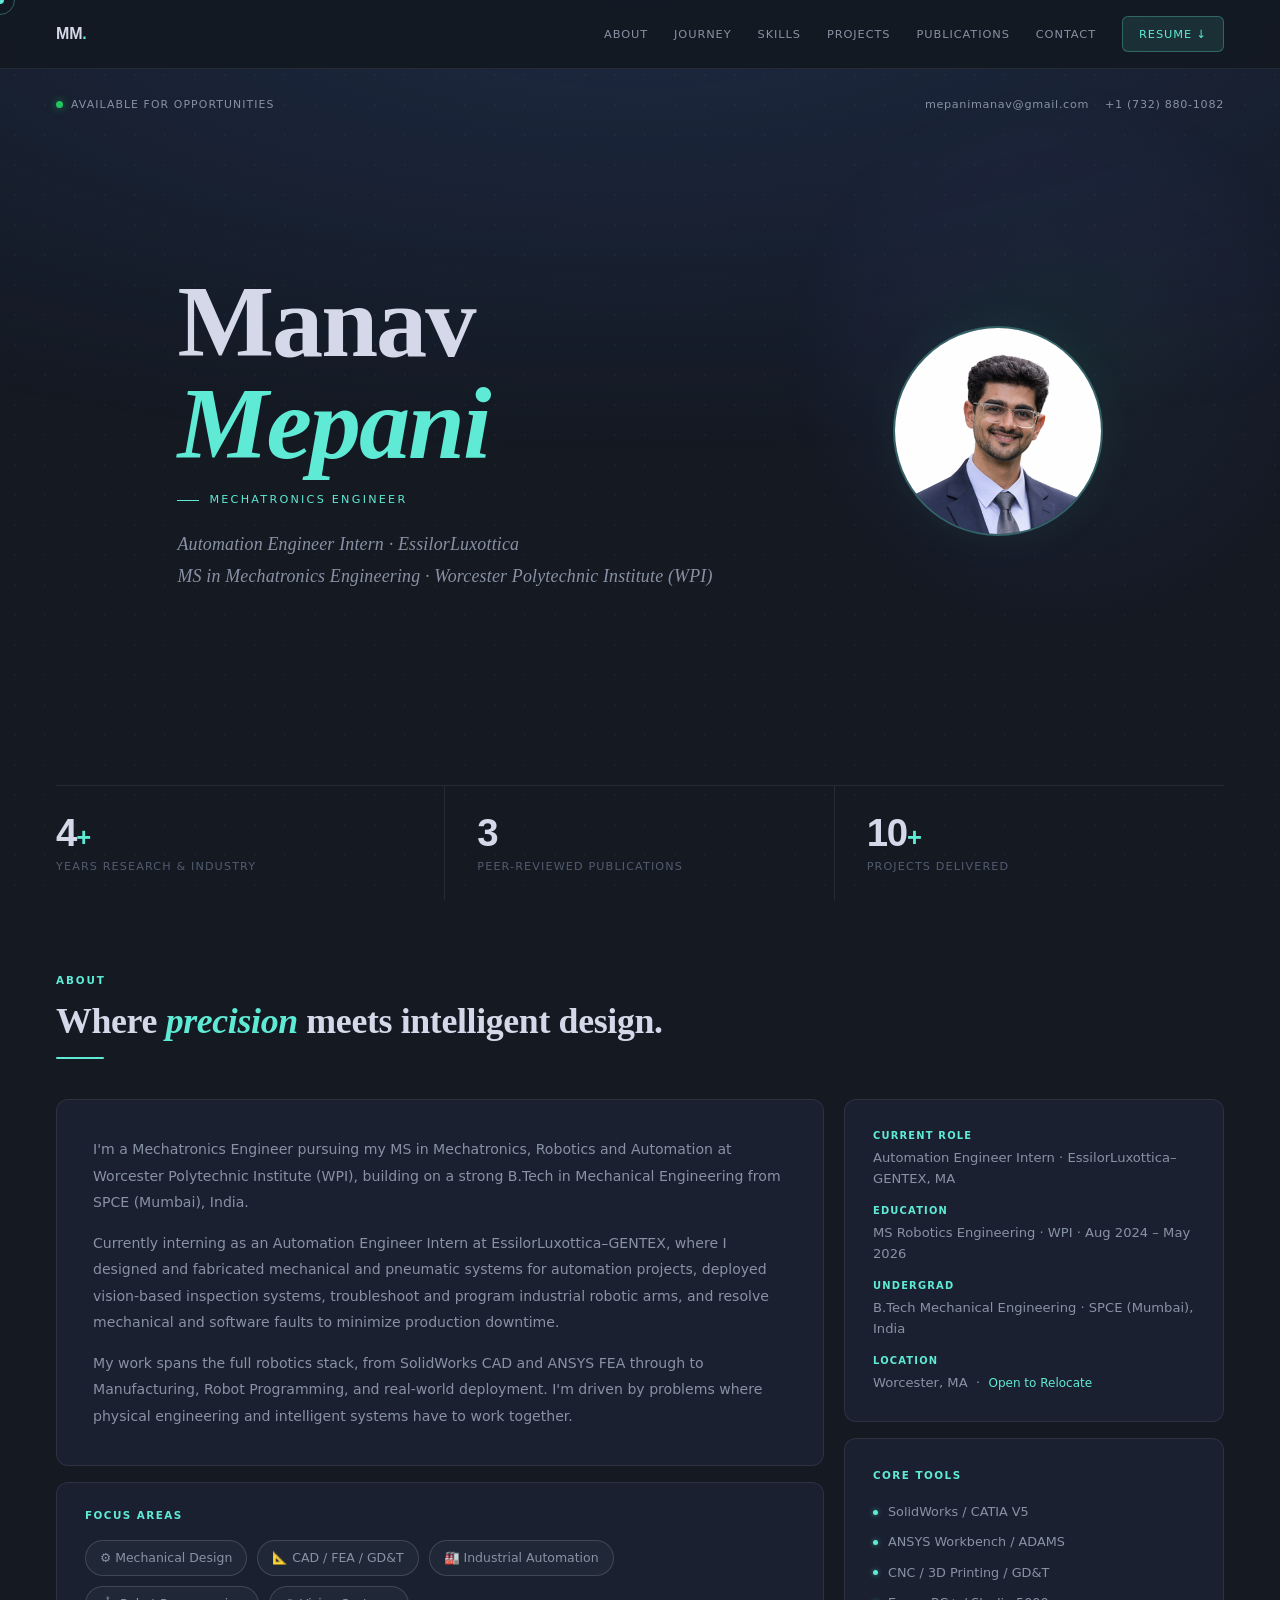
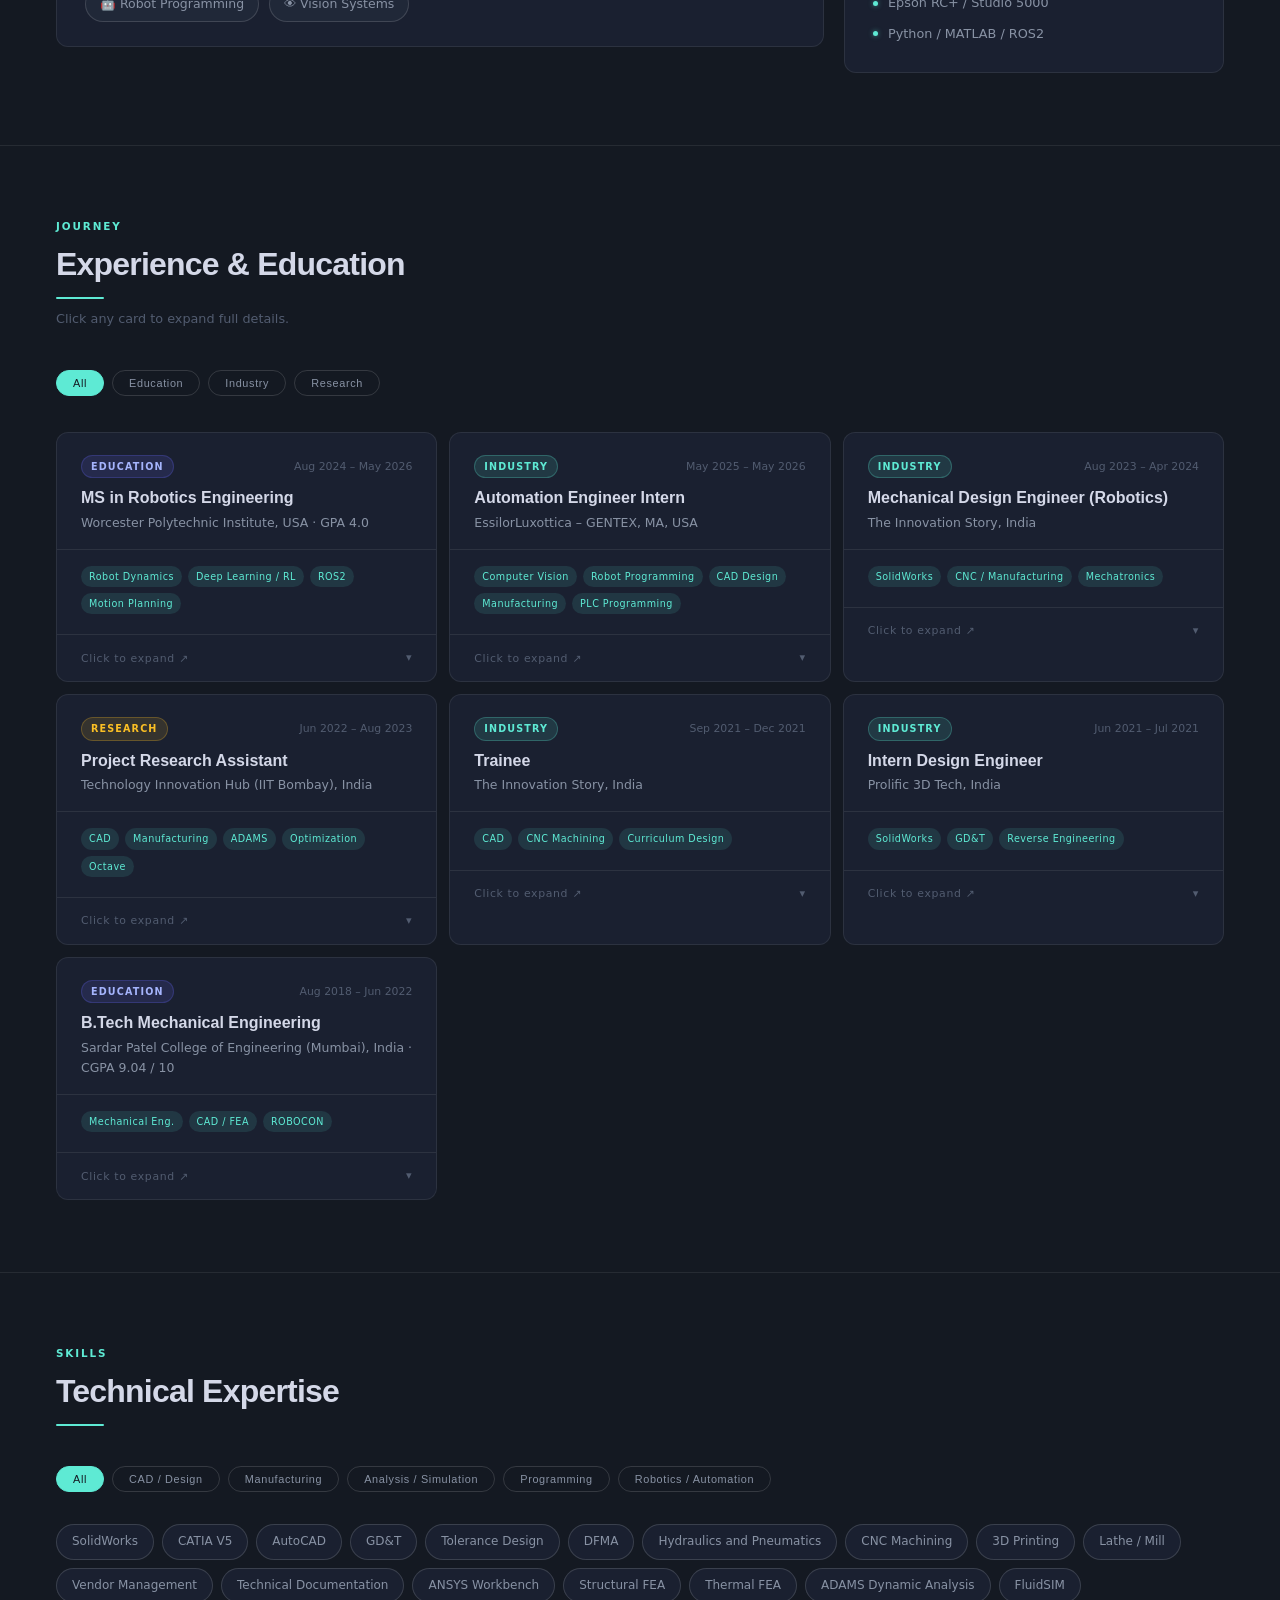
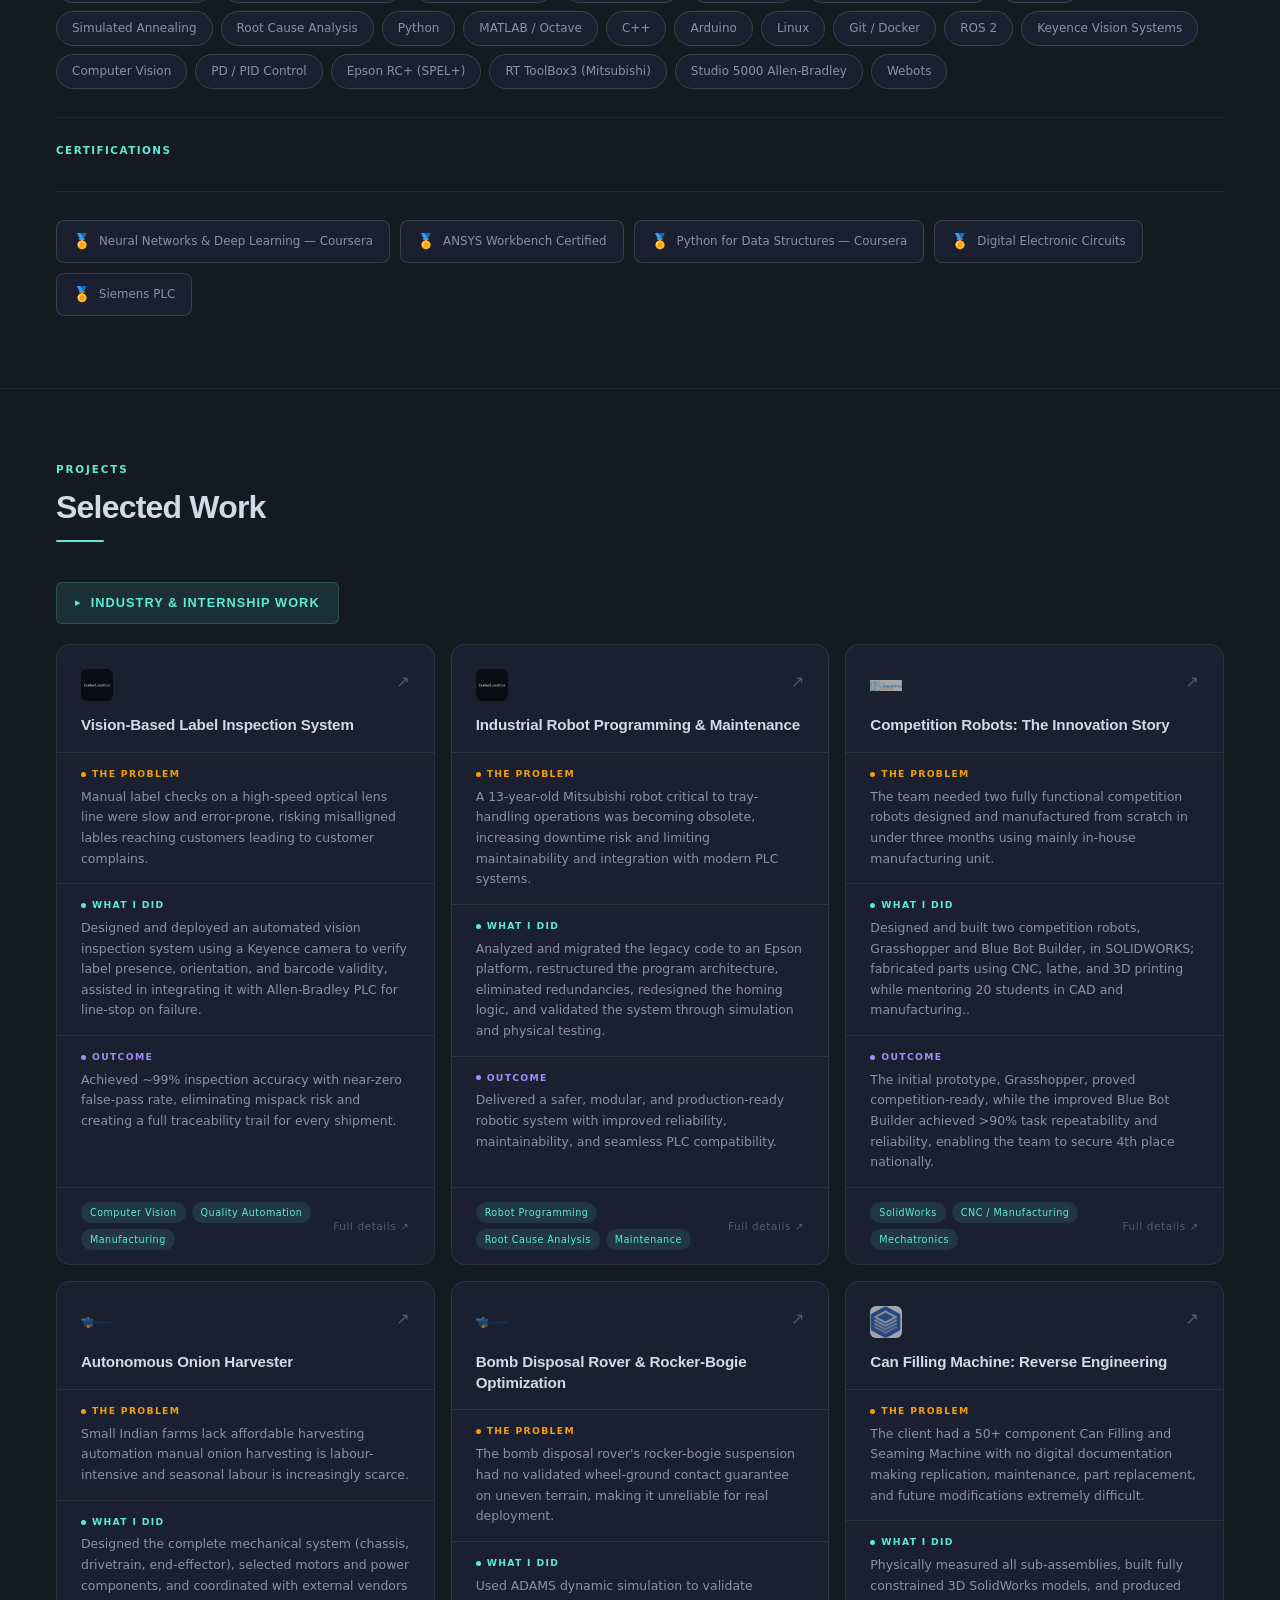
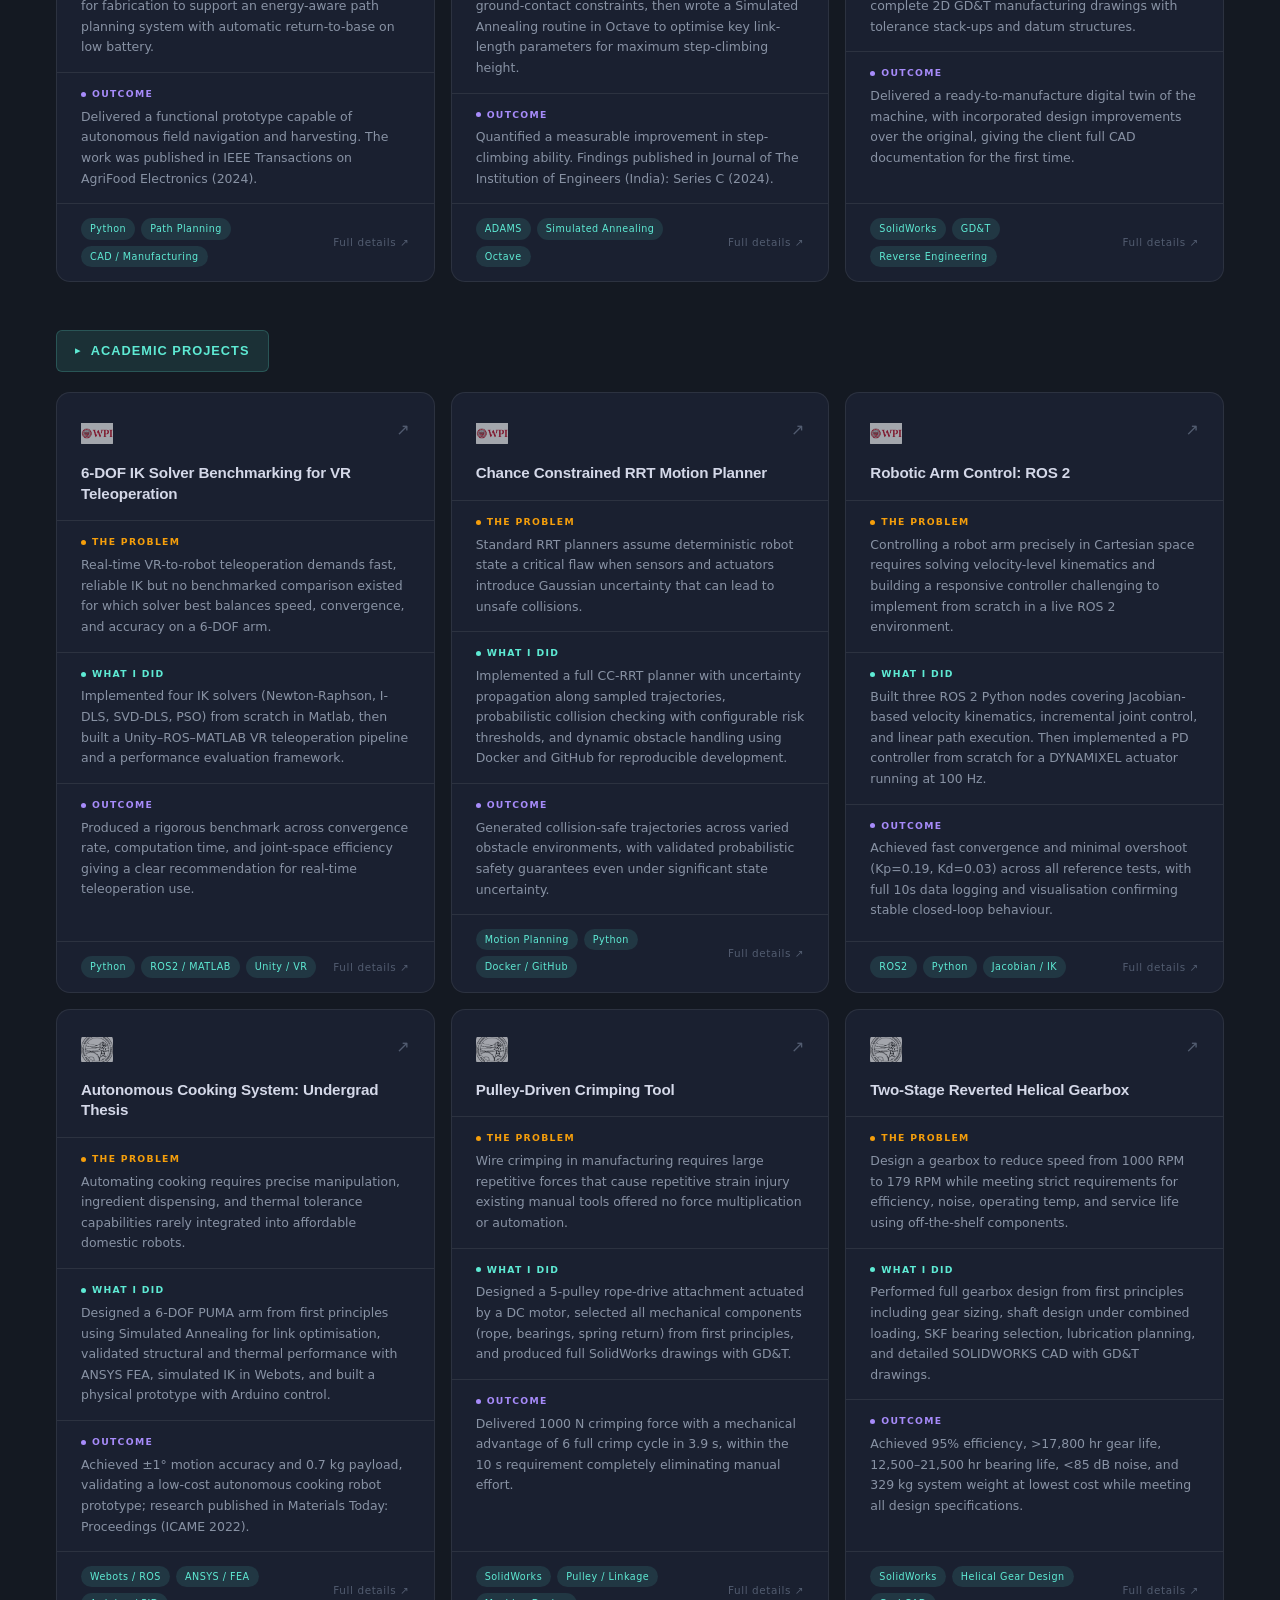
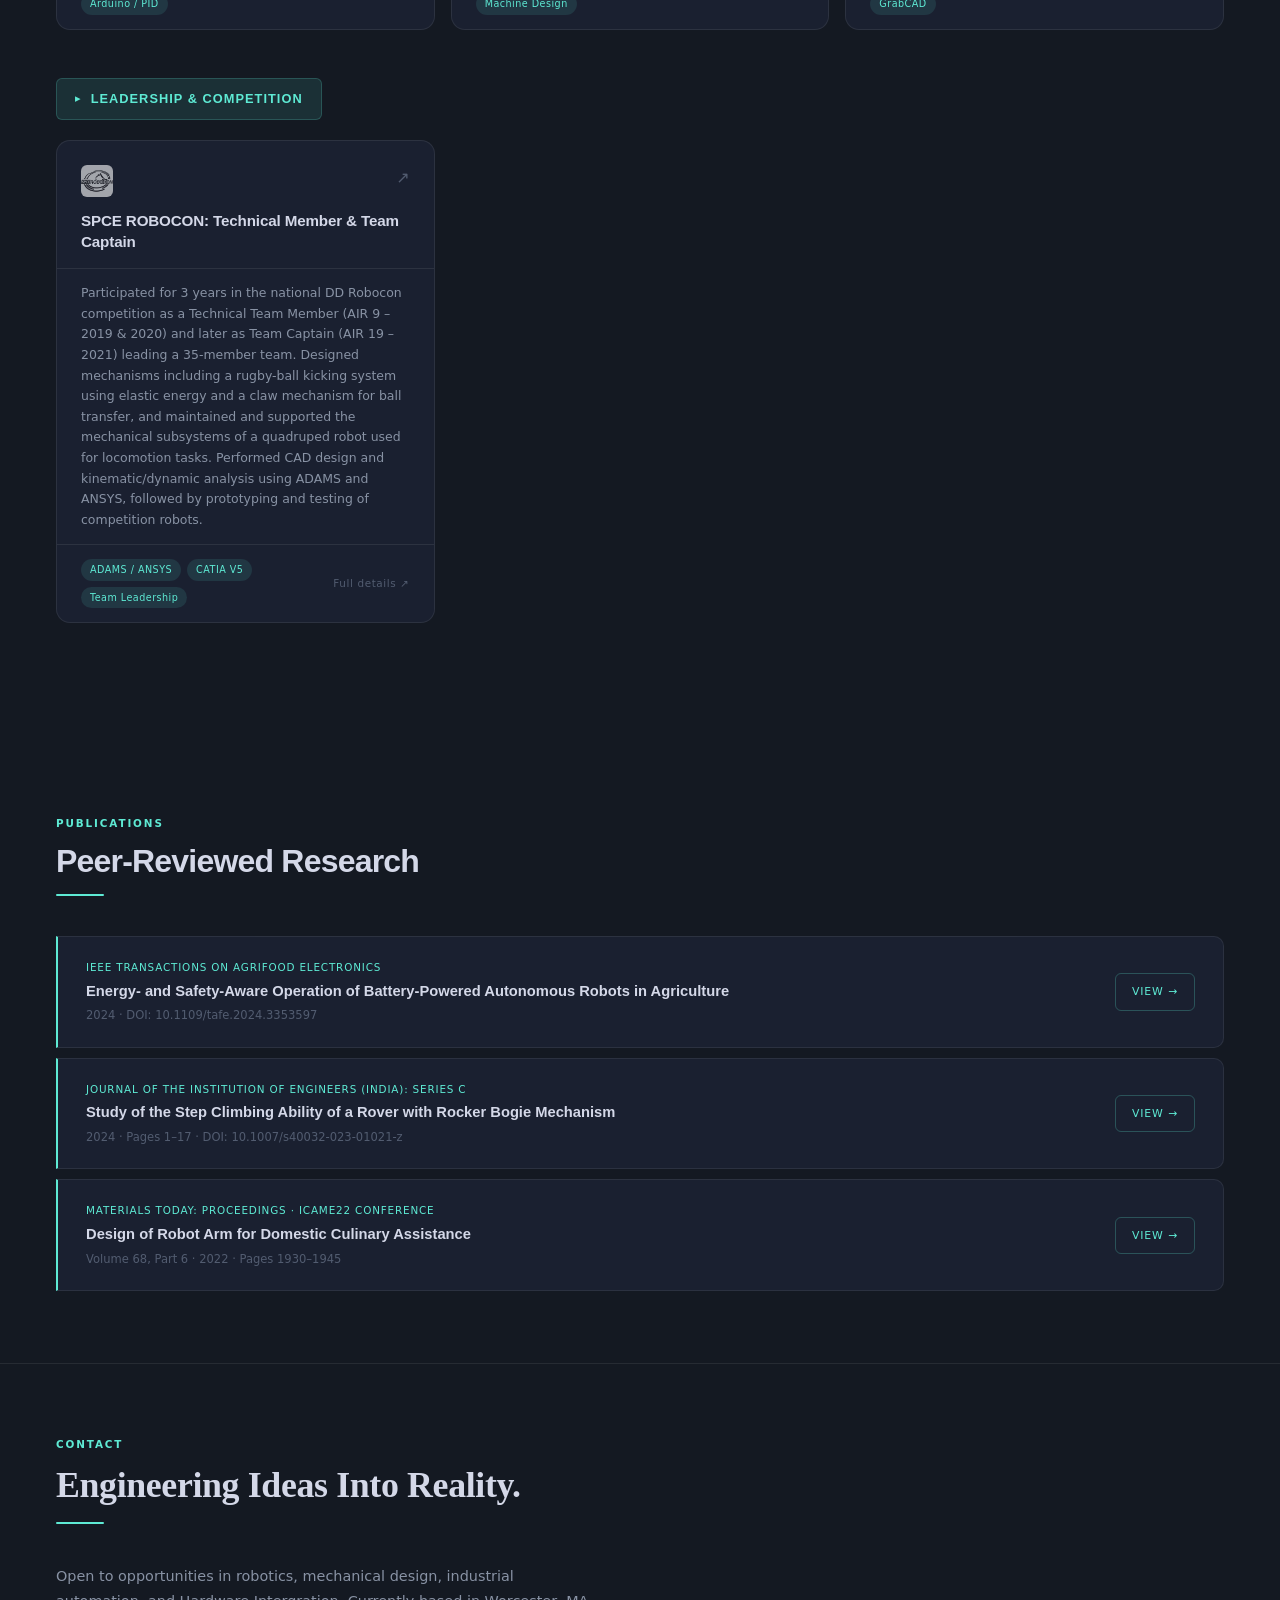
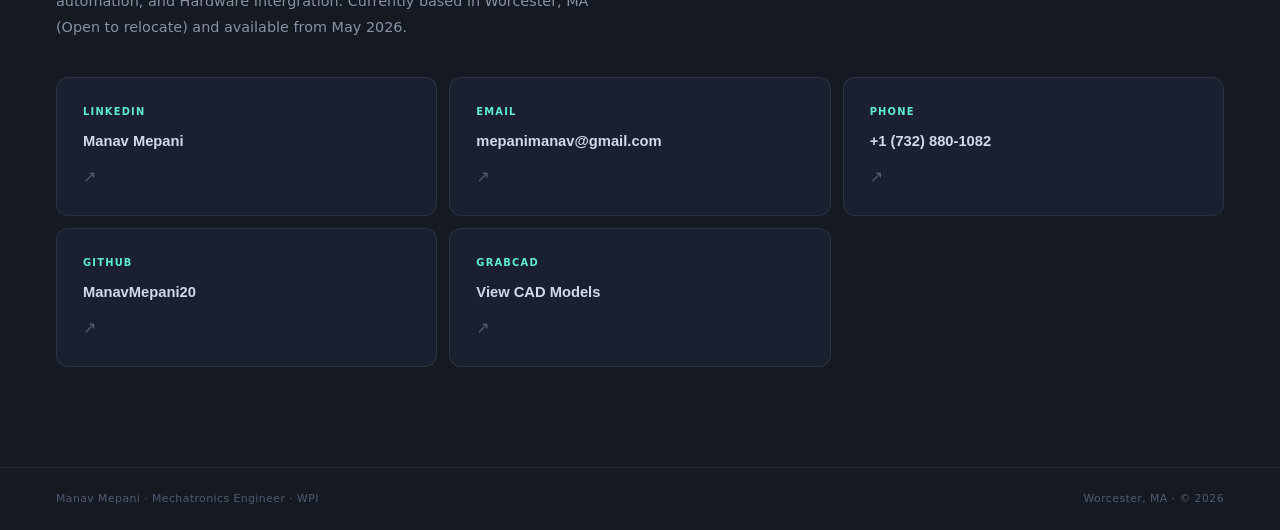
==== commit 5955337f: "Update internship end date from Present to May 2026" ====
--- a/index.html
+++ b/index.html
@@ -688,7 +688,7 @@
       <div class="jcard-header">
         <div class="jcard-meta">
           <span class="jcard-type industry">Industry</span>
-          <span class="jcard-date">May 2025 – Present</span>
+          <span class="jcard-date">May 2025 – May 2026</span>
         </div>
         <div class="jcard-title">Automation Engineer Intern</div>
         <div class="jcard-org">EssilorLuxottica – GENTEX, MA, USA</div>
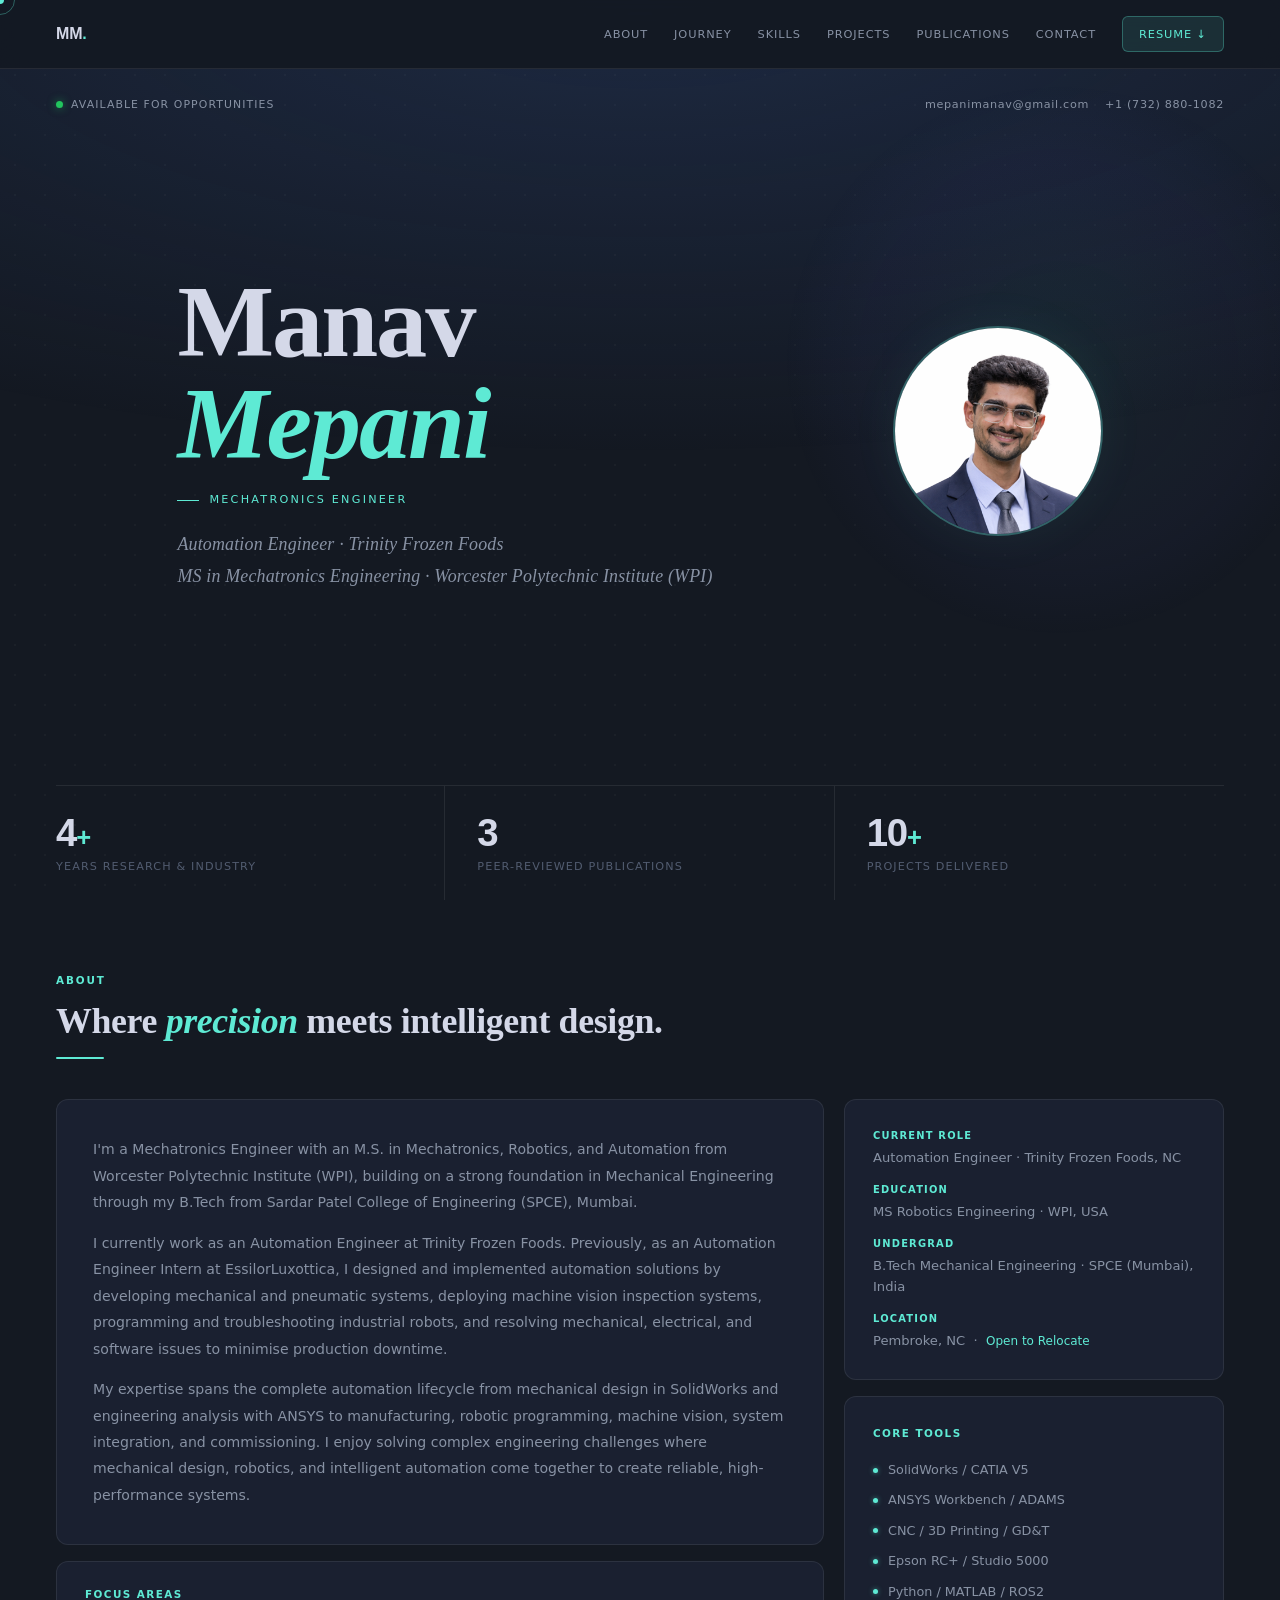
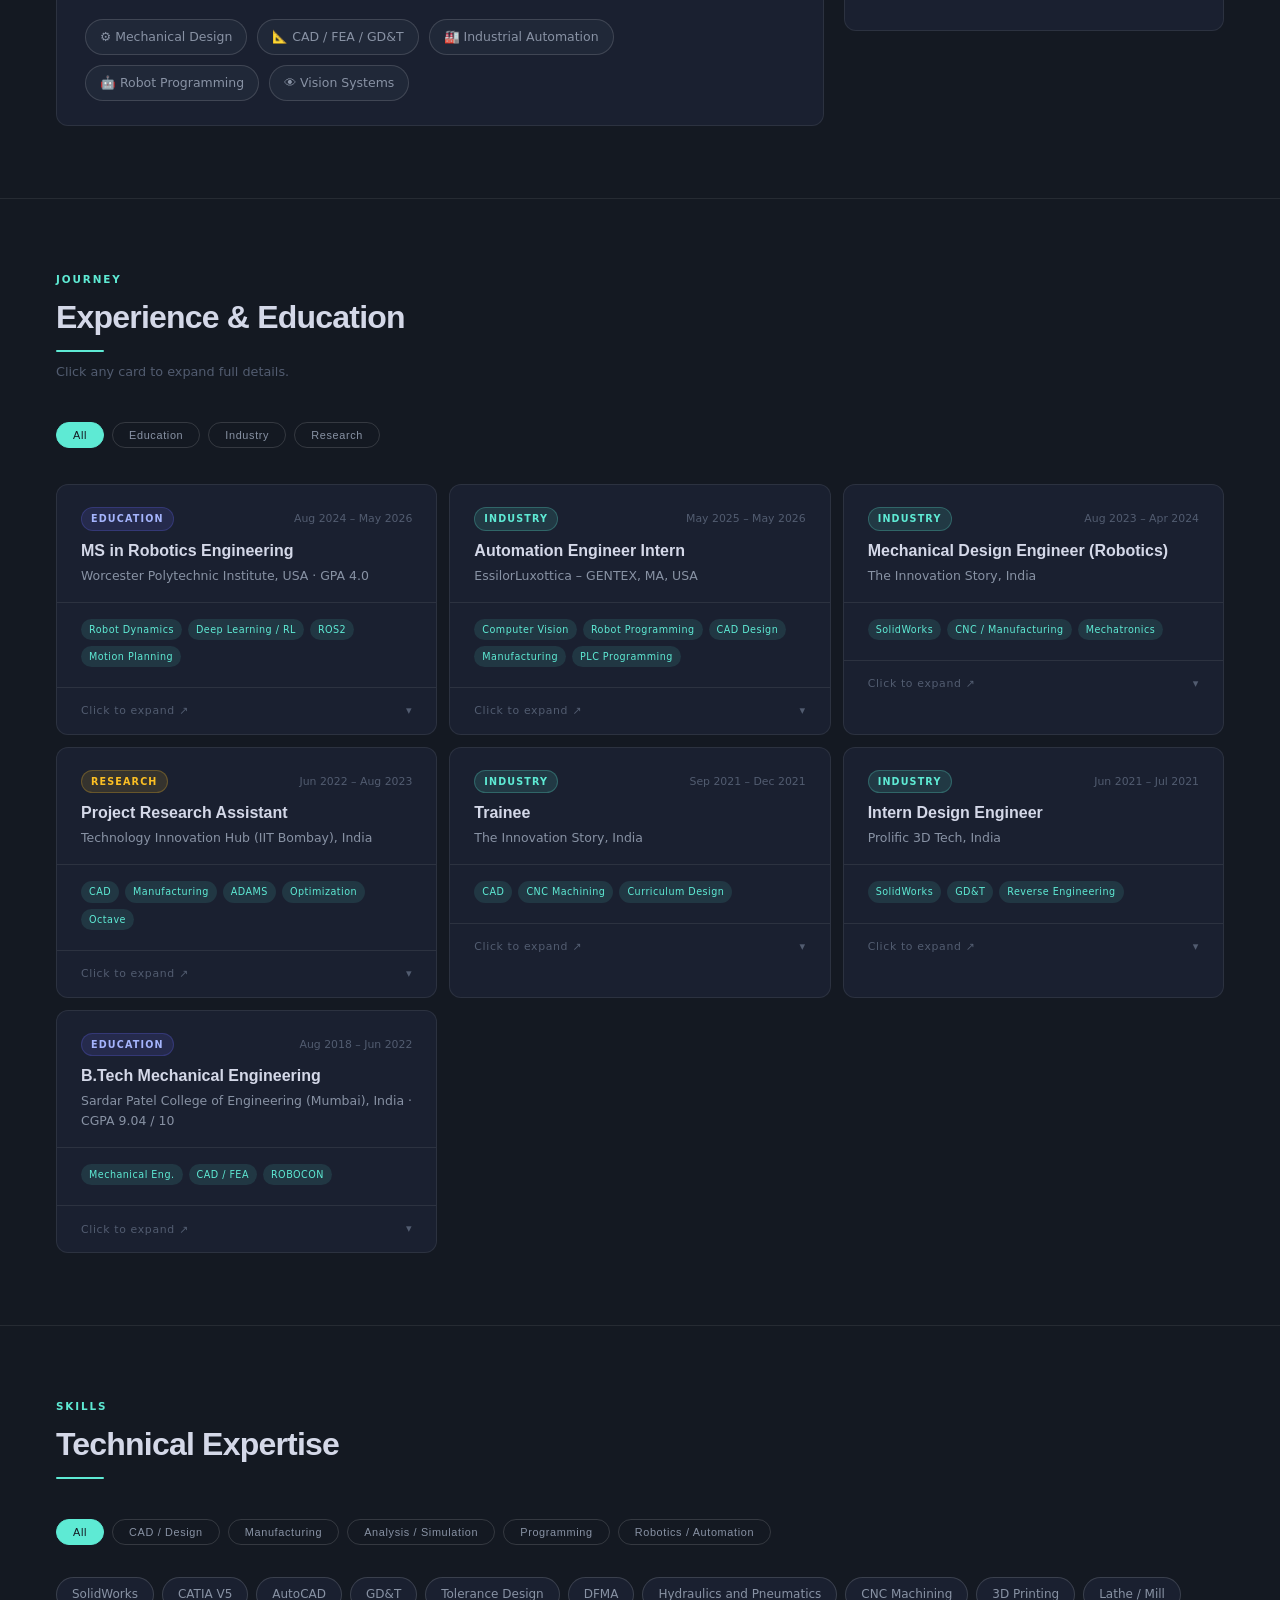
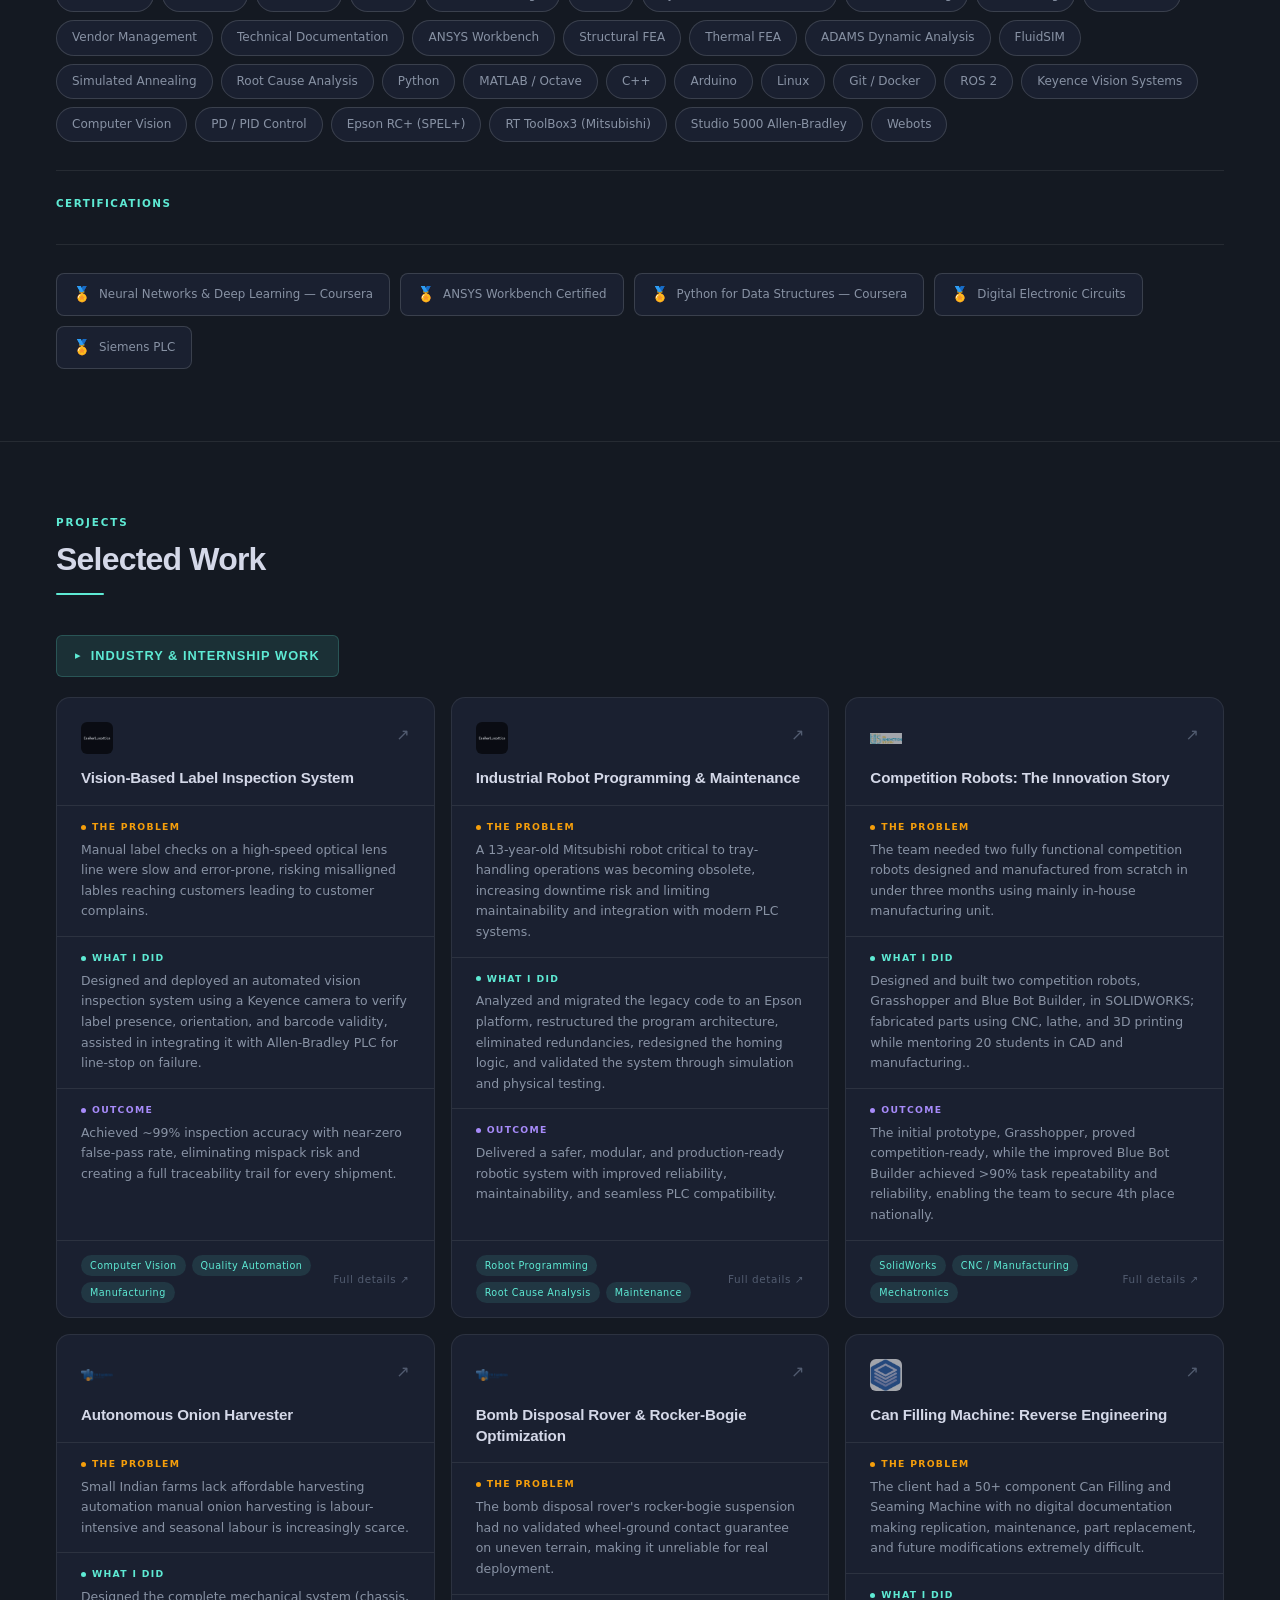
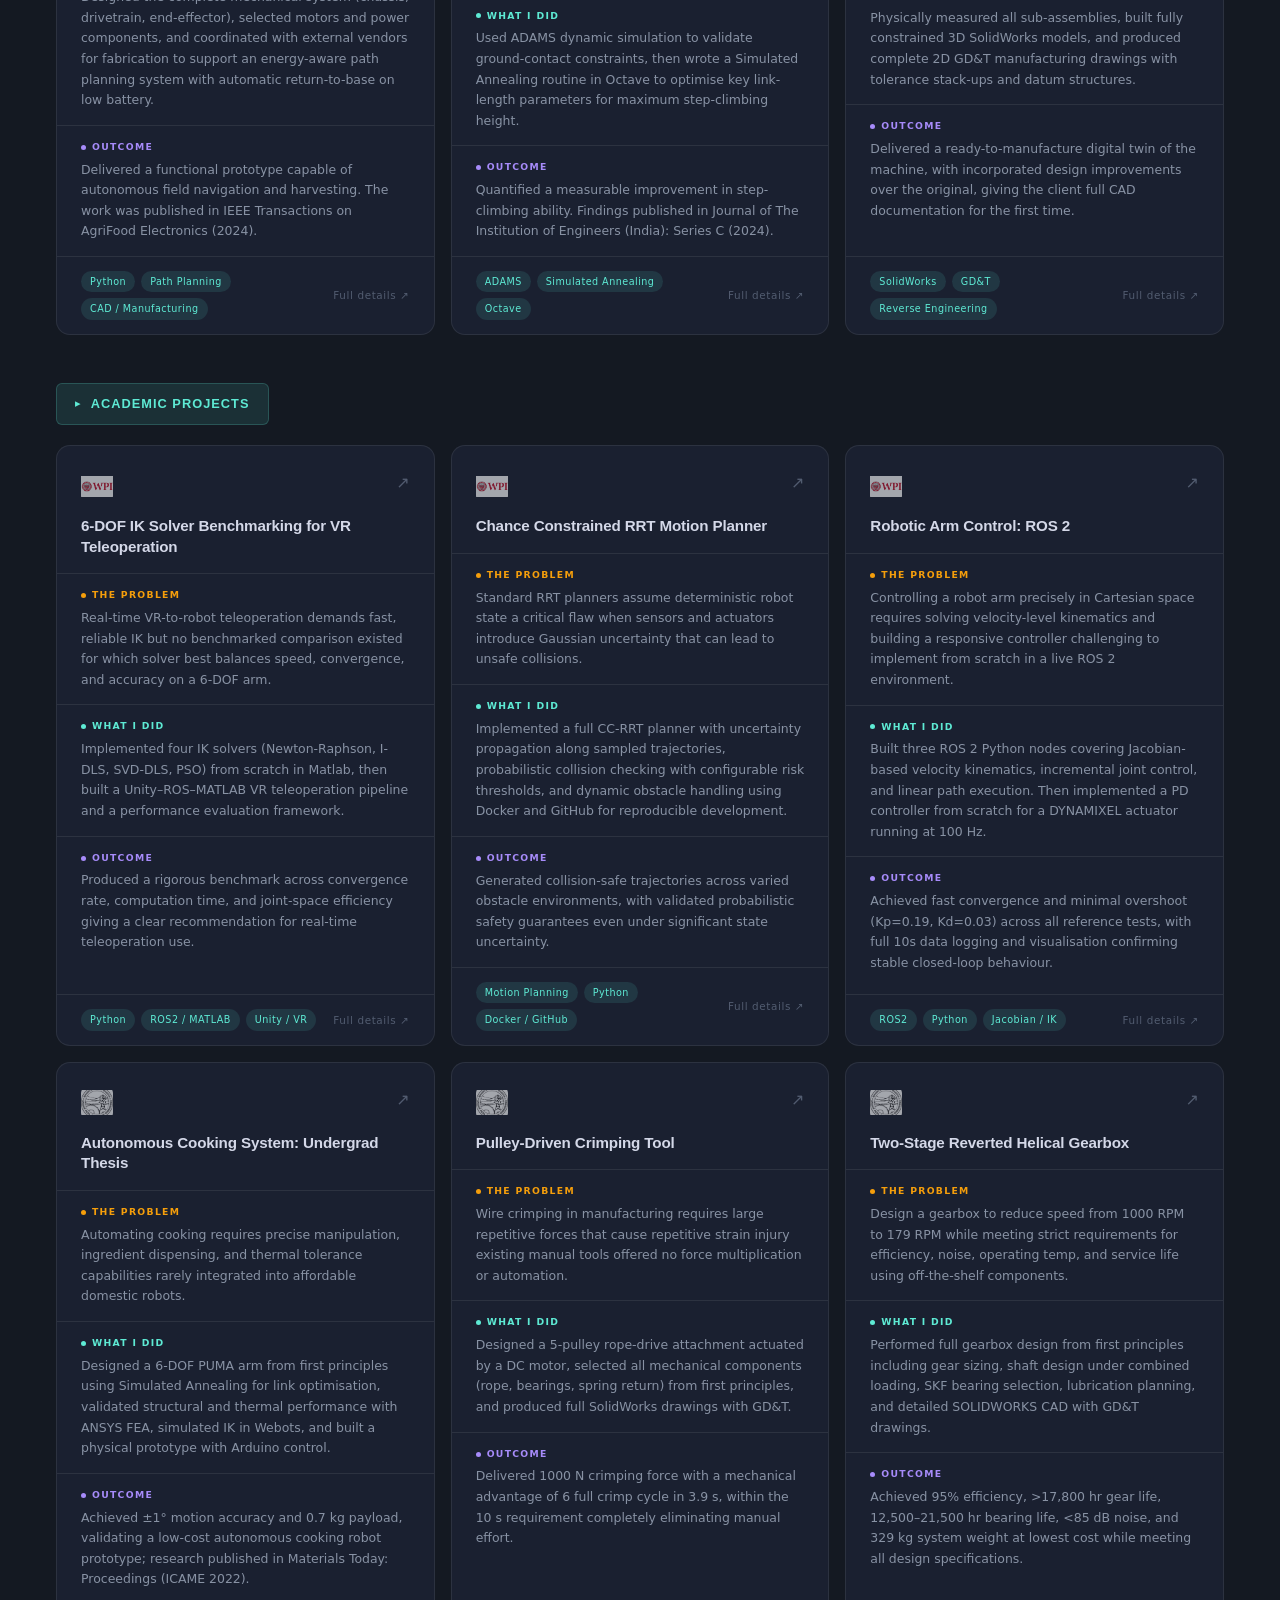
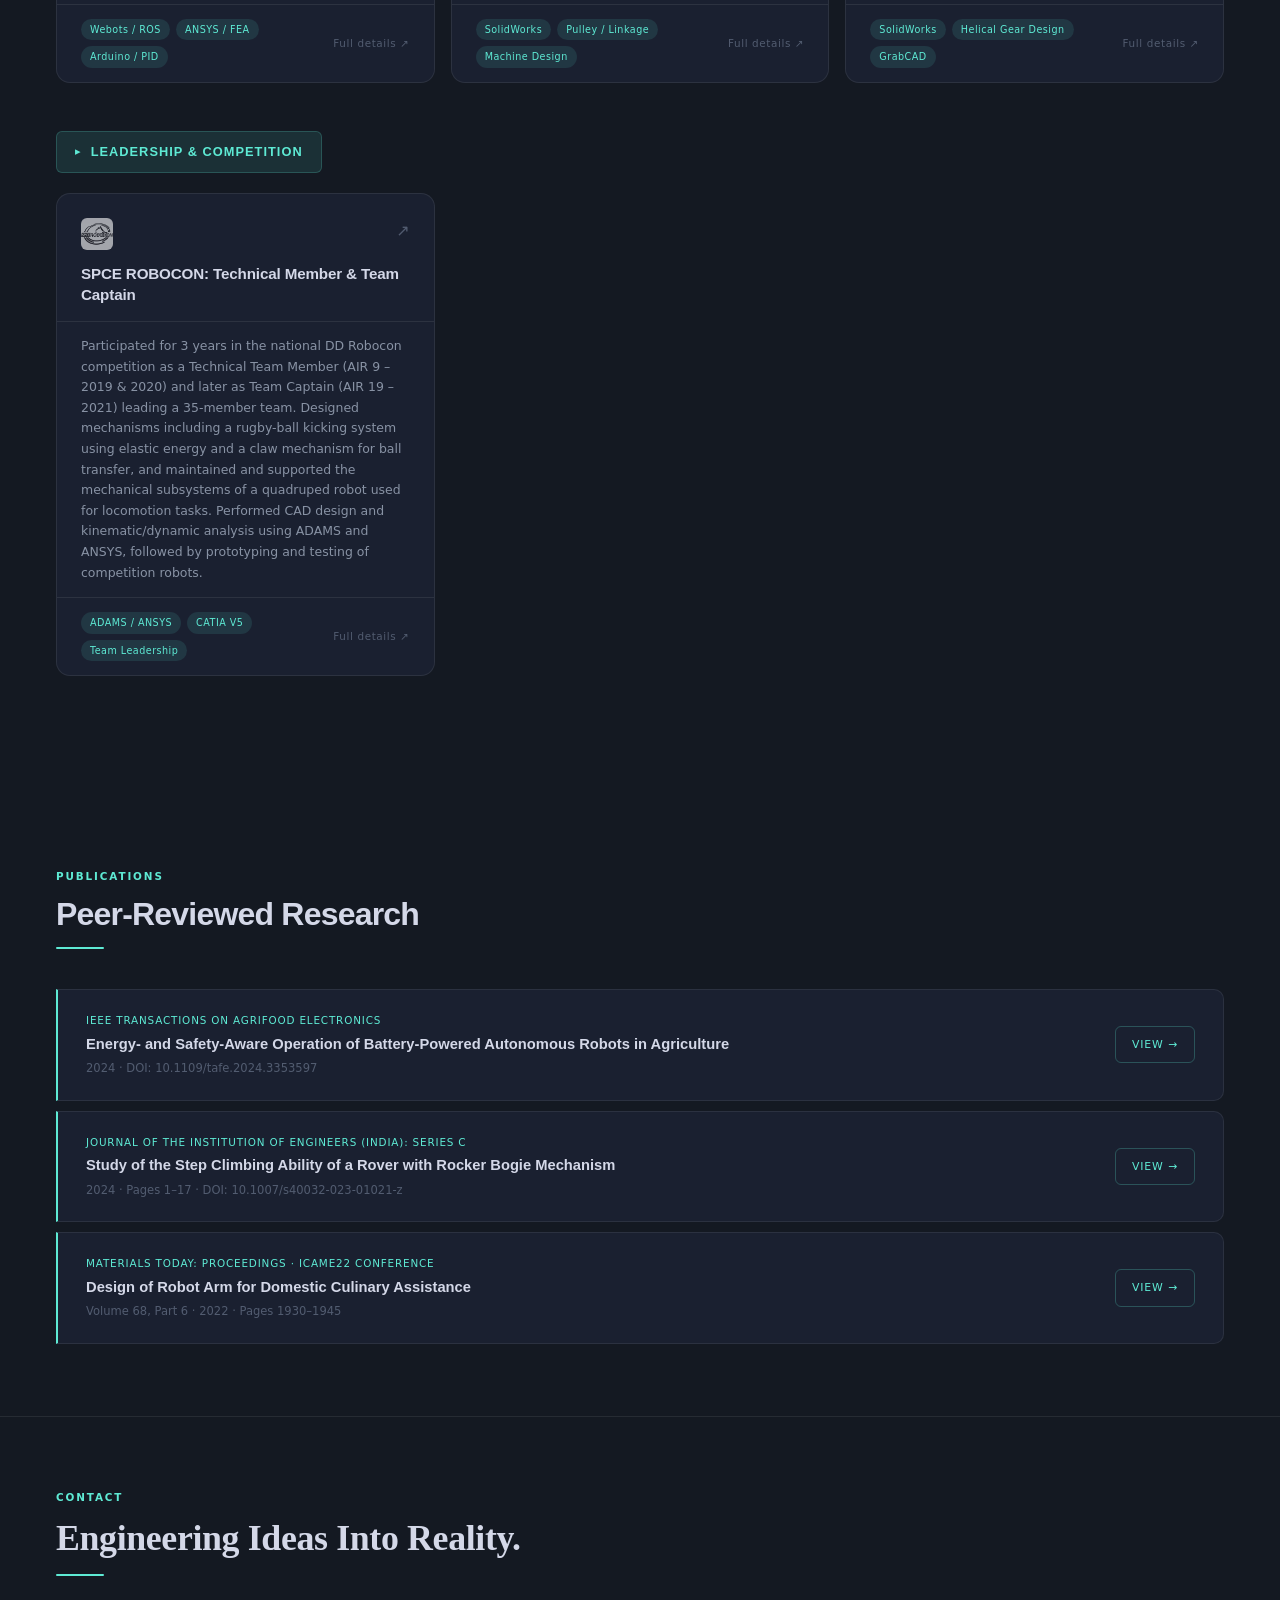
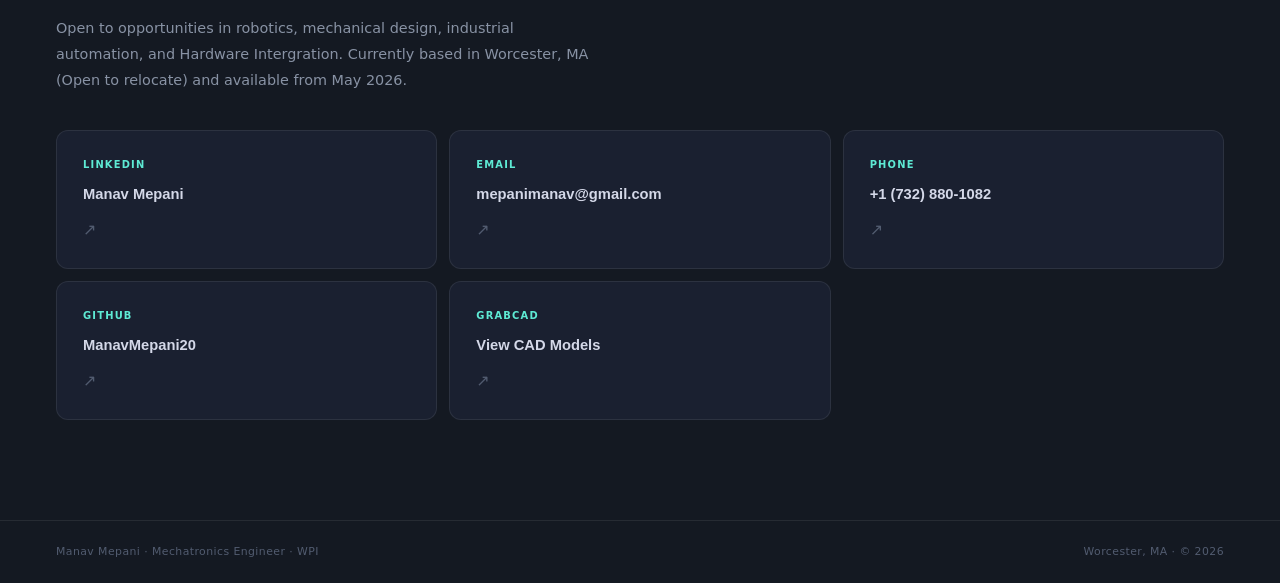
==== commit 7e43bb7a: "Update job title and internship details" ====
--- a/index.html
+++ b/index.html
@@ -526,7 +526,7 @@
       </h1>
       <p class="hero-role">Mechatronics Engineer</p>
       <p class="hero-tagline">
-        Automation Engineer Intern · EssilorLuxottica<br>
+        Automation Engineer · Trinity Frozen Foods<br>
         MS in Mechatronics Engineering · Worcester Polytechnic Institute (WPI)
       </p>
     </div>
@@ -572,9 +572,9 @@
   <div class="about-layout">
     <div class="about-left">
       <div class="about-bio-card reveal">
-        <p class="about-text">I'm a Mechatronics Engineer pursuing my MS in Mechatronics, Robotics and Automation at Worcester Polytechnic Institute (WPI), building on a strong B.Tech in Mechanical Engineering from SPCE (Mumbai), India.</p>
-        <p class="about-text">Currently interning as an Automation Engineer Intern at EssilorLuxottica–GENTEX, where I designed and fabricated mechanical and pneumatic systems for automation projects, deployed vision-based inspection systems, troubleshoot and program industrial robotic arms, and resolve mechanical and software faults to minimize production downtime.</p>
-        <p class="about-text">My work spans the full robotics stack, from SolidWorks CAD and ANSYS FEA through to Manufacturing, Robot Programming, and real-world deployment. I'm driven by problems where physical engineering and intelligent systems have to work together.</p>
+        <p class="about-text">I'm a Mechatronics Engineer with an M.S. in Mechatronics, Robotics, and Automation from Worcester Polytechnic Institute (WPI), building on a strong foundation in Mechanical Engineering through my B.Tech from Sardar Patel College of Engineering (SPCE), Mumbai.</p>
+        <p class="about-text">I currently work as an Automation Engineer at Trinity Frozen Foods. Previously, as an Automation Engineer Intern at EssilorLuxottica, I designed and implemented automation solutions by developing mechanical and pneumatic systems, deploying machine vision inspection systems, programming and troubleshooting industrial robots, and resolving mechanical, electrical, and software issues to minimise production downtime.</p>
+        <p class="about-text">My expertise spans the complete automation lifecycle from mechanical design in SolidWorks and engineering analysis with ANSYS to manufacturing, robotic programming, machine vision, system integration, and commissioning. I enjoy solving complex engineering challenges where mechanical design, robotics, and intelligent automation come together to create reliable, high-performance systems.</p>
       </div>
       <div class="about-interests reveal" style="transition-delay:0.1s">
         <div class="interests-label">Focus Areas</div>
@@ -593,11 +593,11 @@
         <div class="about-meta-list">
           <div class="about-meta-item">
             <span class="about-meta-label">Current Role</span>
-            <span class="about-meta-value">Automation Engineer Intern · EssilorLuxottica–GENTEX, MA</span>
+            <span class="about-meta-value">Automation Engineer · Trinity Frozen Foods, NC</span>
           </div>
           <div class="about-meta-item">
             <span class="about-meta-label">Education</span>
-            <span class="about-meta-value">MS Robotics Engineering · WPI · Aug 2024 – May 2026</span>
+            <span class="about-meta-value">MS Robotics Engineering · WPI, USA</span>
           </div>
           <div class="about-meta-item">
             <span class="about-meta-label">Undergrad</span>
@@ -605,7 +605,7 @@
           </div>
           <div class="about-meta-item">
             <span class="about-meta-label">Location</span>
-            <span class="about-meta-value">Worcester, MA &nbsp;·&nbsp; <span style="color:var(--accent);font-size:0.75rem;font-weight:500">Open to Relocate</span></span>
+            <span class="about-meta-value">Pembroke, NC &nbsp;·&nbsp; <span style="color:var(--accent);font-size:0.75rem;font-weight:500">Open to Relocate</span></span>
           </div>
         </div>
       </div>
